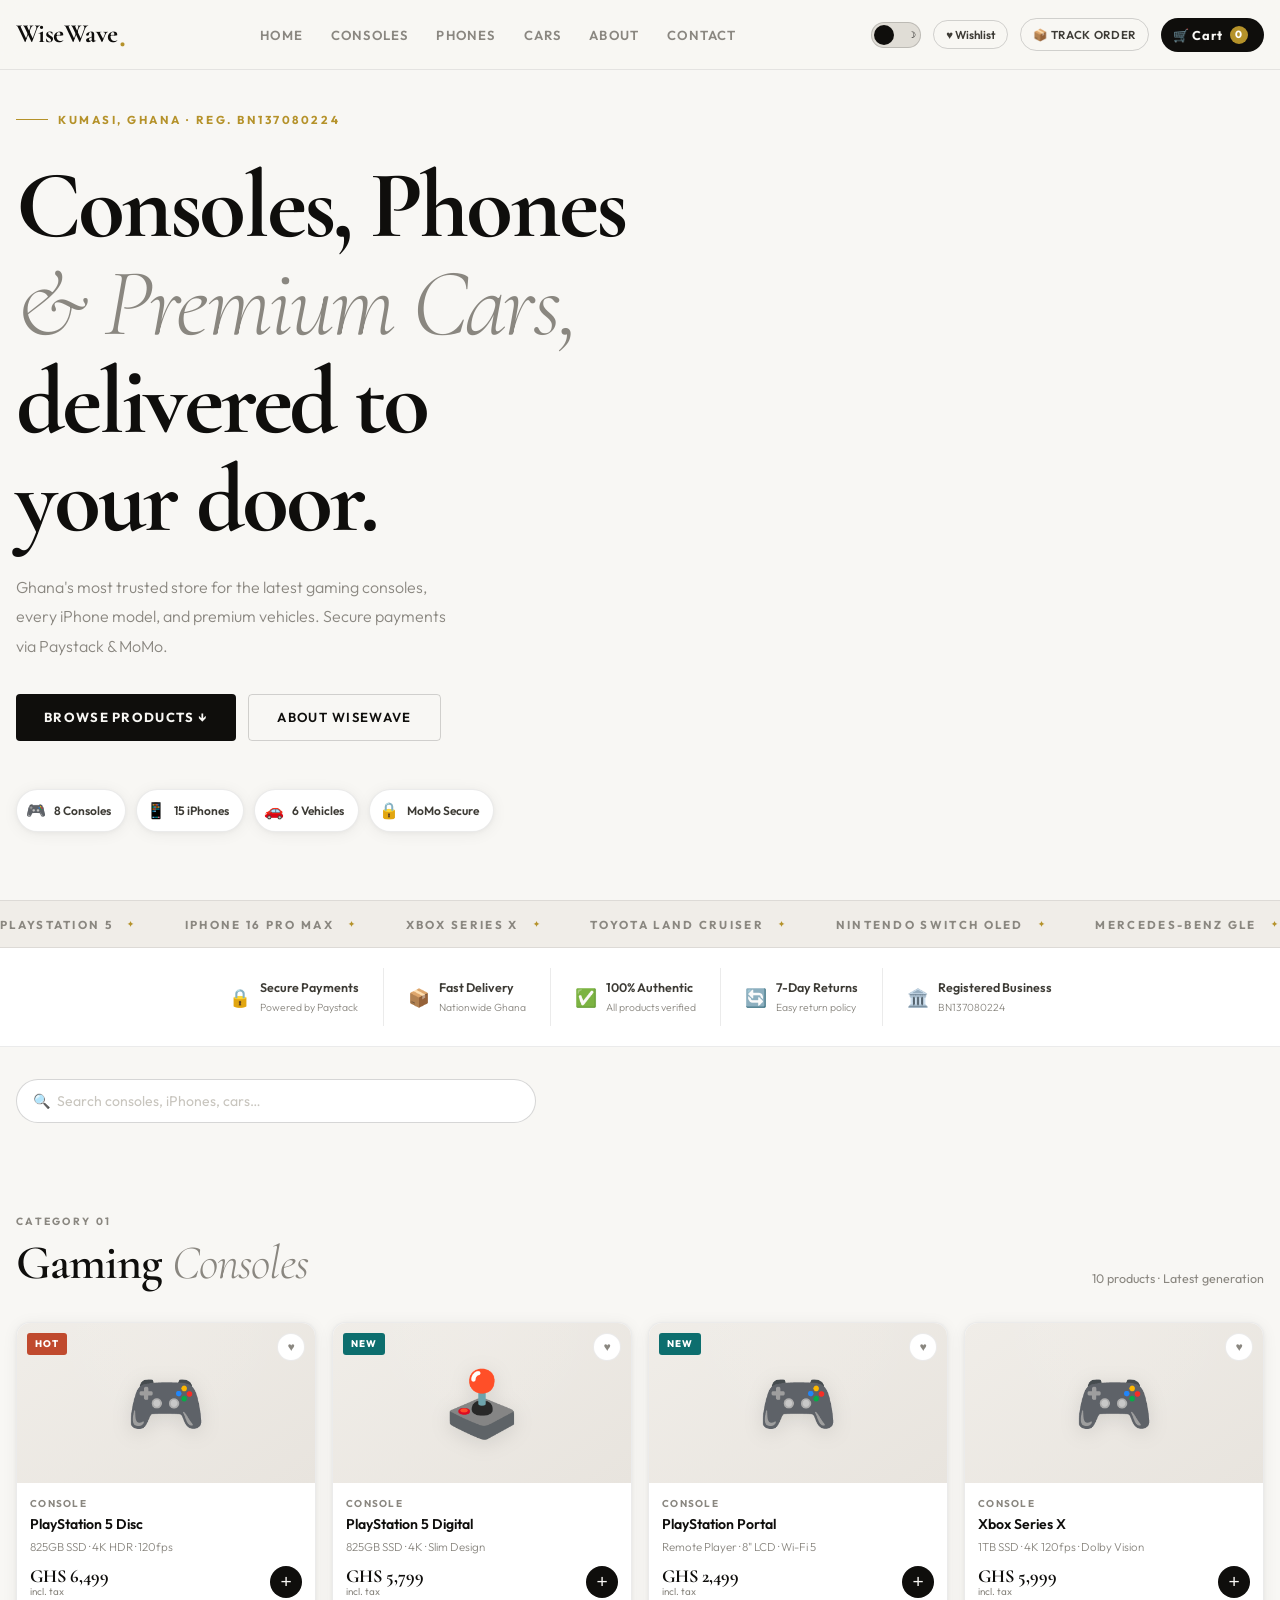
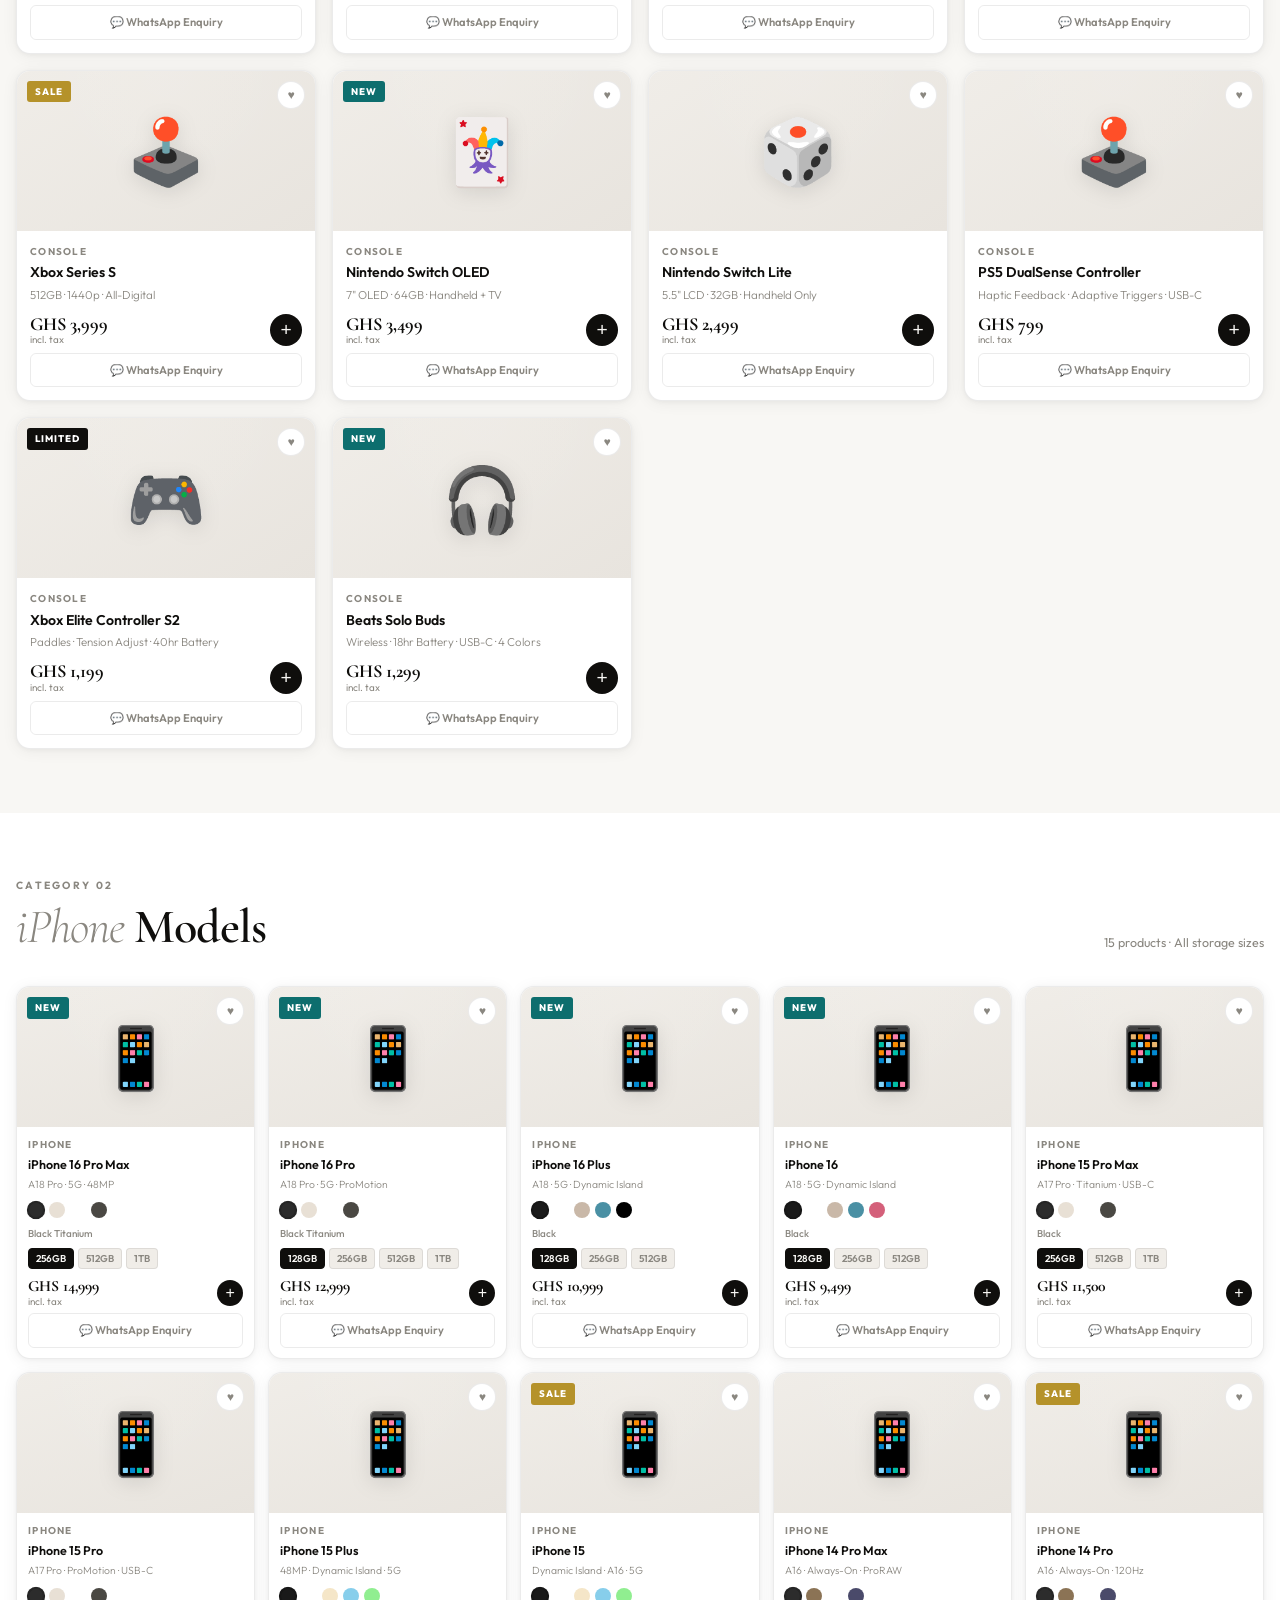
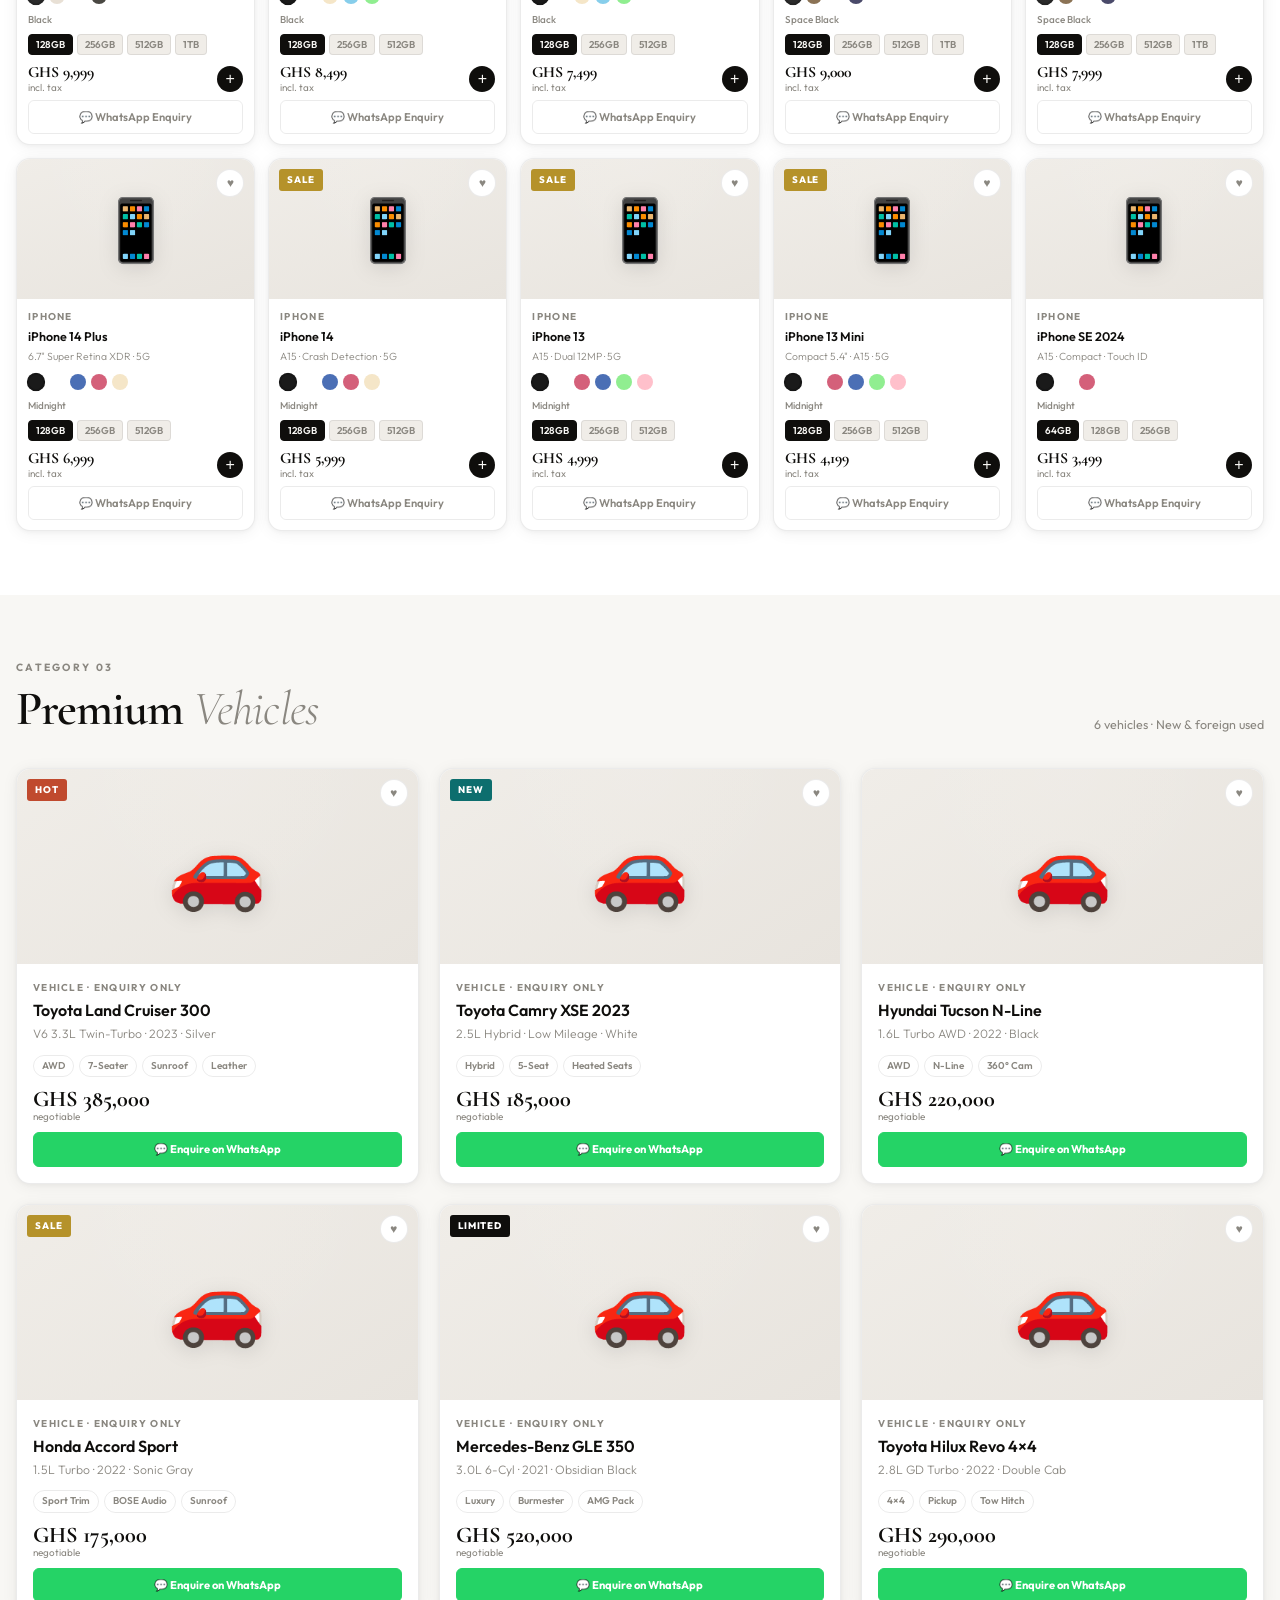
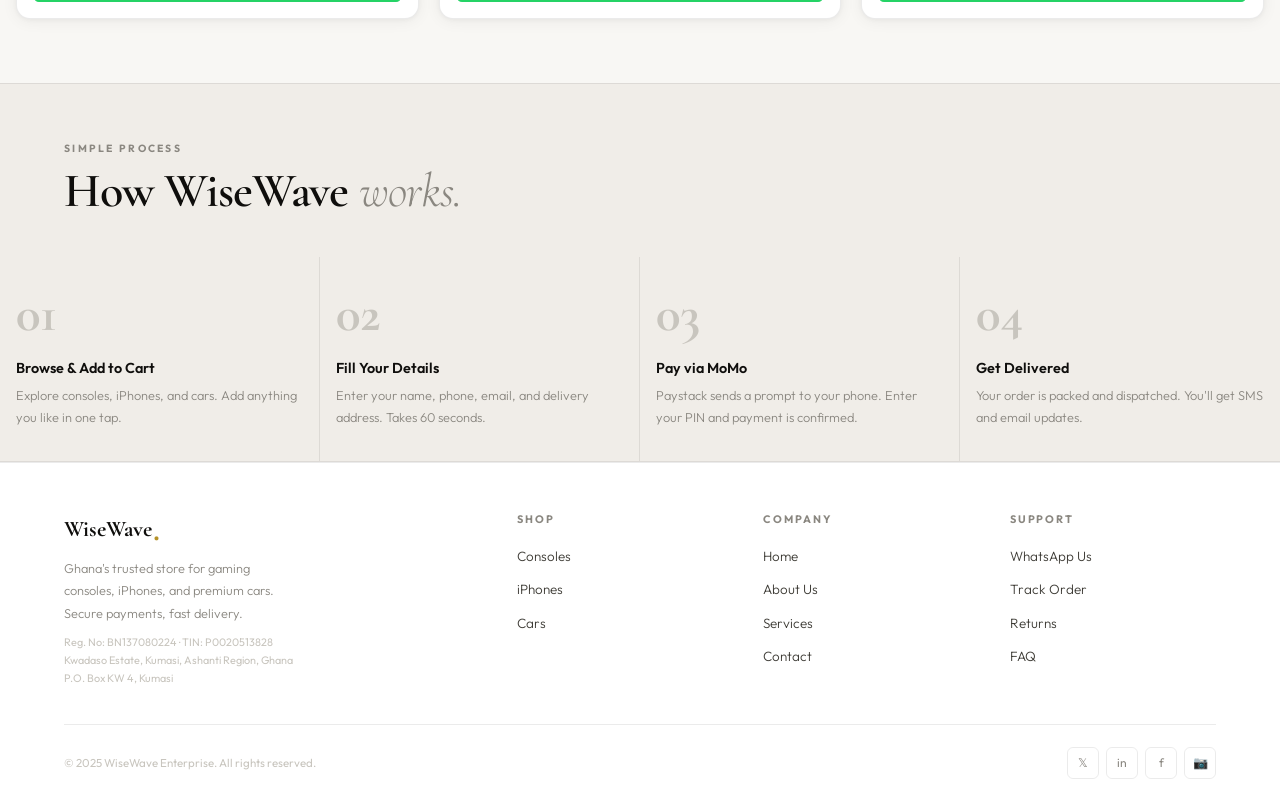
==== index.html @ b5548c73 "Add files via upload" ====
<!DOCTYPE html>
<html lang="en" data-theme="light">
<head>
<meta charset="UTF-8">
<meta name="viewport" content="width=device-width, initial-scale=1.0, viewport-fit=cover">
<title>WiseWave — Shop</title>
<link href="https://fonts.googleapis.com/css2?family=Cormorant+Garamond:ital,wght@0,300;0,400;0,600;0,700;1,300;1,400&family=Outfit:wght@300;400;500;600;700&display=swap" rel="stylesheet">
<style>
/* ══════════════ TOKENS ══════════════ */
:root{--tr:.35s cubic-bezier(.4,0,.2,1);}
[data-theme="light"]{
  --bg:#f8f7f4;--bg2:#ffffff;--bg3:#f0ede8;--bg4:#e8e4de;
  --surface:#fff;--card:#fff;
  --border:rgba(0,0,0,.08);--border2:rgba(0,0,0,.16);
  --text:#0f0e0c;--text2:#3d3b35;--muted:#8a8780;--faint:#c8c5be;
  --gold:#b5922a;--gold-light:rgba(181,146,42,.1);--gold-border:rgba(181,146,42,.25);
  --teal:#0d6e6e;--teal-light:rgba(13,110,110,.1);
  --coral:#c04a2e;
  --nav-bg:rgba(248,247,244,.92);
  --tog-bg:#e0ddd6;--tog-k:#0f0e0c;
  --sh:0 2px 16px rgba(0,0,0,.06),0 1px 4px rgba(0,0,0,.04);
  --sh-h:0 16px 48px rgba(0,0,0,.13),0 2px 8px rgba(0,0,0,.06);
  --sh-lg:0 24px 64px rgba(0,0,0,.15);
}
[data-theme="dark"]{
  --bg:#0c0c0f;--bg2:#141418;--bg3:#1a1a20;--bg4:#212128;
  --surface:#141418;--card:#1c1c24;
  --border:rgba(255,255,255,.07);--border2:rgba(255,255,255,.15);
  --text:#f2f0eb;--text2:#c0bdb5;--muted:#7a7870;--faint:#3a3830;
  --gold:#d4aa50;--gold-light:rgba(212,170,80,.12);--gold-border:rgba(212,170,80,.25);
  --teal:#4db8b8;--teal-light:rgba(77,184,184,.12);
  --coral:#e07060;
  --nav-bg:rgba(12,12,15,.92);
  --tog-bg:#2a2a35;--tog-k:#e8d5a3;
  --sh:0 2px 16px rgba(0,0,0,.4);
  --sh-h:0 16px 48px rgba(0,0,0,.65);
  --sh-lg:0 24px 64px rgba(0,0,0,.75);
}

*,*::before,*::after{box-sizing:border-box;margin:0;padding:0;}
html{scroll-behavior:smooth;-webkit-tap-highlight-color:transparent;}
body{background:var(--bg);color:var(--text);font-family:'Outfit',sans-serif;font-weight:400;line-height:1.65;overflow-x:hidden;transition:background var(--tr),color var(--tr);}
::selection{background:var(--gold);color:#fff;}

/* ══════════════ NAV ══════════════ */
.nav{position:fixed;top:0;left:0;right:0;z-index:200;height:70px;background:var(--nav-bg);backdrop-filter:blur(20px) saturate(180%);-webkit-backdrop-filter:blur(20px) saturate(180%);border-bottom:1px solid var(--border);display:flex;align-items:center;padding:0 5%;gap:16px;transition:background var(--tr),border-color var(--tr);}
.logo{font-family:'Cormorant Garamond',serif;font-size:1.65rem;font-weight:700;color:var(--text);letter-spacing:-.02em;display:flex;align-items:baseline;gap:.04em;white-space:nowrap;text-decoration:none;}
.logo-dot{color:var(--gold);font-size:2.1rem;line-height:0;position:relative;top:4px;}
.nav-links{display:flex;gap:.25rem;list-style:none;flex:1;justify-content:center;}
.nav-links a{color:var(--muted);font-size:.82rem;font-weight:600;letter-spacing:.09em;text-transform:uppercase;padding:.4rem .75rem;border-radius:4px;transition:color .2s,background .2s;text-decoration:none;}
.nav-links a:hover{color:var(--text);background:var(--bg3);}
.nav-links a.active{color:var(--gold);}
.nav-right{display:flex;align-items:center;gap:.75rem;margin-left:auto;}
/* toggle */
.tog{width:50px;height:26px;background:var(--tog-bg);border-radius:50px;border:1px solid var(--border2);cursor:pointer;position:relative;transition:background var(--tr);flex-shrink:0;}
.tog::after{content:'';position:absolute;top:2px;left:2px;width:20px;height:20px;border-radius:50%;background:var(--tog-k);transition:transform var(--tr);}
[data-theme="dark"] .tog::after{transform:translateX(24px);}
.tog-sun{position:absolute;top:50%;left:5px;transform:translateY(-50%);font-size:9px;pointer-events:none;}
.tog-moon{position:absolute;top:50%;right:4px;transform:translateY(-50%);font-size:9px;pointer-events:none;}
/* cart btn */
.cart-btn{display:flex;align-items:center;gap:7px;background:var(--text);color:var(--bg);border:none;border-radius:50px;padding:8px 16px 8px 12px;font-family:'Outfit',sans-serif;font-size:.8rem;font-weight:700;letter-spacing:.05em;cursor:pointer;transition:opacity .2s,transform .15s;white-space:nowrap;}
.cart-btn:hover{opacity:.82;transform:translateY(-1px);}
/* track order button */
.nav-track-btn{background:transparent;color:var(--text2);border:1px solid var(--border2);border-radius:50px;padding:6px 12px;font-family:'Outfit',sans-serif;font-size:.72rem;font-weight:600;letter-spacing:.06em;text-transform:uppercase;cursor:pointer;transition:all .2s;white-space:nowrap;text-decoration:none;display:inline-flex;align-items:center;gap:4px;}
.nav-track-btn:hover{background:var(--text);color:var(--bg);border-color:var(--text);}
.cart-pill{background:var(--gold);color:#fff;border-radius:50px;font-size:.65rem;font-weight:800;min-width:18px;height:18px;padding:0 4px;display:flex;align-items:center;justify-content:center;}
/* hamburger */
.ham{display:none;background:none;border:none;color:var(--text);cursor:pointer;padding:4px;font-size:1.35rem;line-height:1;-webkit-tap-highlight-color:transparent;}

/* mobile menu */
.mob-menu{display:none;position:fixed;top:70px;left:0;right:0;z-index:199;background:var(--surface);border-bottom:1px solid var(--border);padding:14px 20px 18px;flex-direction:column;gap:2px;box-shadow:var(--sh-lg);}
.mob-menu.open{display:flex;}
.mob-menu a{color:var(--text2);font-size:.92rem;font-weight:500;padding:11px 0;border-bottom:1px solid var(--border);text-decoration:none;transition:color .2s;}
.mob-menu a:last-child{border:none;color:var(--gold);font-weight:700;}
.mob-menu a:hover{color:var(--text);}

/* ══════════════ HERO ══════════════ */
.hero{min-height:100svh;display:flex;flex-direction:column;justify-content:center;padding:90px 5% 48px;position:relative;overflow:hidden;}
.hero-orb{position:absolute;border-radius:50%;filter:blur(90px);pointer-events:none;}
.orb1{width:600px;height:600px;right:-120px;top:-120px;background:rgba(181,146,42,.05);}
.orb2{width:420px;height:420px;left:5%;bottom:-80px;background:rgba(13,110,110,.05);}
.hero>*{position:relative;z-index:1;}
.hero-inner{max-width:1440px;margin:0 auto;width:100%;}
.hero-ey{display:flex;align-items:center;gap:10px;font-size:.72rem;letter-spacing:.22em;text-transform:uppercase;color:var(--gold);font-weight:700;margin-bottom:28px;}
.hero-ey-line{width:32px;height:1px;background:var(--gold);}
.hero h1{font-family:'Cormorant Garamond',serif;font-size:clamp(3rem,7.5vw,6.5rem);font-weight:300;line-height:1.02;letter-spacing:-.03em;max-width:840px;margin-bottom:24px;}
.hero h1 strong{font-weight:700;}
.hero h1 em{font-style:italic;color:var(--muted);}
.hero-sub{color:var(--muted);font-size:clamp(.88rem,1.5vw,1rem);font-weight:300;max-width:440px;margin-bottom:32px;line-height:1.85;}
.hero-ctas{display:flex;gap:12px;flex-wrap:wrap;align-items:center;margin-bottom:48px;}
.btn-primary{background:var(--text);color:var(--bg);border:none;border-radius:4px;padding:13px 28px;font-family:'Outfit',sans-serif;font-size:.82rem;font-weight:700;letter-spacing:.1em;text-transform:uppercase;cursor:pointer;text-decoration:none;display:inline-block;transition:transform .15s,opacity .2s;}
.btn-primary:hover{transform:translateY(-2px);opacity:.88;}
.btn-ghost{background:transparent;color:var(--text);border:1.5px solid var(--border2);border-radius:4px;padding:12px 28px;font-family:'Outfit',sans-serif;font-size:.82rem;font-weight:600;letter-spacing:.1em;text-transform:uppercase;cursor:pointer;text-decoration:none;display:inline-block;transition:all .2s;}
.btn-ghost:hover{background:var(--text);color:var(--bg);border-color:var(--text);}
/* pills */
.hero-pills{display:flex;gap:10px;flex-wrap:wrap;}
.hero-pill{display:flex;align-items:center;gap:8px;background:var(--card);border:1px solid var(--border);border-radius:50px;padding:7px 14px 7px 9px;font-size:.75rem;font-weight:600;color:var(--text2);box-shadow:var(--sh);}
.hero-pill-ic{font-size:1rem;}

/* ══════════════ TICKER ══════════════ */
.ticker{border-top:1px solid var(--border);border-bottom:1px solid var(--border);padding:.85rem 0;overflow:hidden;background:var(--bg3);transition:background var(--tr);}
.ticker-track{display:flex;gap:3rem;width:max-content;animation:tick 35s linear infinite;}
.tick-item{font-size:.72rem;font-weight:700;letter-spacing:.2em;text-transform:uppercase;color:var(--muted);white-space:nowrap;display:flex;align-items:center;gap:.9rem;}
.tick-item::after{content:'✦';color:var(--gold);font-size:.5rem;}
@keyframes tick{to{transform:translateX(-50%);}}

/* ══════════════ TRUST BAR ══════════════ */
.trust-bar{padding:20px 5%;display:flex;justify-content:center;gap:0;flex-wrap:wrap;border-bottom:1px solid var(--border);background:var(--bg2);transition:background var(--tr);}
.trust-item{display:flex;align-items:center;gap:9px;padding:10px 24px;border-right:1px solid var(--border);}
.trust-item:last-child{border-right:none;}
.trust-icon{font-size:1.1rem;}
.trust-ttl{font-size:.78rem;font-weight:600;color:var(--text2);}
.trust-sub{font-size:.65rem;color:var(--muted);font-weight:300;}

/* ══════════════ SECTION ══════════════ */
.section{padding:64px 5%;}
.section-inner{max-width:1440px;margin:0 auto;}
.section-alt{background:var(--bg2);transition:background var(--tr);}
.sec-head{display:flex;align-items:flex-end;justify-content:space-between;margin-bottom:32px;gap:16px;flex-wrap:wrap;}
.sec-kicker{font-size:.65rem;letter-spacing:.22em;text-transform:uppercase;color:var(--muted);font-weight:700;margin-bottom:7px;}
.sec-title{font-family:'Cormorant Garamond',serif;font-size:clamp(1.9rem,4vw,3rem);font-weight:600;letter-spacing:-.02em;line-height:1.1;}
.sec-title em{font-style:italic;color:var(--muted);font-weight:300;}
.sec-meta{color:var(--muted);font-size:.78rem;font-weight:400;}

/* ══════════════ GRIDS ══════════════ */
/* CONSOLES: 4 col → 2 col mobile */
.grid-consoles{display:grid;grid-template-columns:repeat(4,1fr);gap:16px;}
/* PHONES: 5 col → 3 col tablet → 2 col mobile */
.grid-phones{display:grid;grid-template-columns:repeat(5,1fr);gap:13px;}
/* CARS: 3 col → 2 col tablet → 1 col mobile */
.grid-cars{display:grid;grid-template-columns:repeat(3,1fr);gap:20px;}

/* ══════════════ PRODUCT CARD ══════════════ */
.pcard{background:var(--card);border:1px solid var(--border);border-radius:14px;overflow:hidden;display:flex;flex-direction:column;transition:transform .3s,box-shadow .3s,border-color .3s;box-shadow:var(--sh);position:relative;}
.pcard:hover{transform:translateY(-6px);box-shadow:var(--sh-h);border-color:var(--border2);}

/* Thumb */
.pthumb{display:flex;align-items:center;justify-content:center;position:relative;overflow:hidden;flex-shrink:0;}
.pthumb-console{height:160px;background:linear-gradient(145deg,var(--bg3) 0%,var(--bg4) 100%);}
.pthumb-phone{height:140px;background:linear-gradient(160deg,var(--bg3) 0%,var(--bg4) 100%);}
.pthumb-car{height:195px;background:linear-gradient(145deg,var(--bg3) 0%,var(--bg4) 100%);}
.pthumb-em{font-size:3.8rem;transition:transform .3s;filter:drop-shadow(0 4px 10px rgba(0,0,0,.1));}
.pthumb-console .pthumb-em{font-size:4rem;}
.pthumb-car .pthumb-em{font-size:5rem;}
.pcard:hover .pthumb-em{transform:scale(1.06) translateY(-4px);}
.pthumb-shine{position:absolute;inset:0;background:radial-gradient(circle at 50% 0%,rgba(255,255,255,.07) 0%,transparent 65%);pointer-events:none;}
/* Real product image inside thumb */
.pthumb-img{width:100%;height:100%;object-fit:contain;padding:12px;transition:transform .3s;}
.pcard:hover .pthumb-img{transform:scale(1.05);}
.pthumb-img.cover{object-fit:cover;padding:0;}

/* Badge */
.pbadge{position:absolute;top:10px;left:10px;z-index:2;font-size:.6rem;font-weight:800;letter-spacing:.1em;text-transform:uppercase;padding:3px 8px;border-radius:3px;color:#fff;}
.pb-new{background:var(--teal);}
.pb-hot{background:var(--coral);}
.pb-sale{background:var(--gold);}
.pb-ltd{background:var(--text);}

/* Wishlist */
.pwish{position:absolute;top:10px;right:10px;z-index:2;width:28px;height:28px;border-radius:50%;background:var(--bg2);border:1px solid var(--border);display:flex;align-items:center;justify-content:center;font-size:.75rem;cursor:pointer;transition:all .2s;color:var(--muted);}
.pwish:hover,.pwish.on{background:#fee2e2;color:#dc2626;border-color:#dc2626;}

/* Info */
.pinfo{padding:13px;flex:1;display:flex;flex-direction:column;}
.pcat{font-size:.62rem;color:var(--muted);text-transform:uppercase;letter-spacing:.13em;font-weight:700;margin-bottom:4px;}
.pname{font-size:.88rem;font-weight:600;line-height:1.25;margin-bottom:4px;color:var(--text);}
.pspec{font-size:.72rem;color:var(--muted);font-weight:300;line-height:1.5;flex:1;margin-bottom:11px;}
.pfoot{display:flex;align-items:center;justify-content:space-between;gap:8px;margin-top:auto;}
.pprice{font-family:'Cormorant Garamond',serif;font-size:1.15rem;font-weight:700;color:var(--text);line-height:1;}
.pprice-sub{font-family:'Outfit',sans-serif;font-size:.62rem;color:var(--muted);font-weight:400;display:block;margin-top:2px;}
.padd{width:32px;height:32px;border-radius:50%;background:var(--text);color:var(--bg);border:none;font-size:1.2rem;font-weight:300;cursor:pointer;display:flex;align-items:center;justify-content:center;flex-shrink:0;transition:transform .15s,opacity .18s;}
.padd:hover{transform:scale(1.12);opacity:.8;}
.padd:active{transform:scale(.94);}

/* ─── COLOR SWATCHES ─── */
.color-swatches{display:flex;gap:5px;flex-wrap:wrap;margin-bottom:8px;}
.cswatch{width:16px;height:16px;border-radius:50%;border:2px solid transparent;cursor:pointer;transition:transform .15s,border-color .15s;flex-shrink:0;}
.cswatch:hover{transform:scale(1.2);}
.cswatch.active{border-color:var(--border2);transform:scale(1.15);}
.cselected{font-size:.62rem;color:var(--muted);margin-bottom:6px;font-weight:500;}

/* ─── STORAGE BUTTONS ─── */
.storage-opts{display:flex;gap:4px;flex-wrap:wrap;margin-bottom:10px;}
.storebtn{background:var(--bg3);border:1px solid var(--border);border-radius:4px;padding:3px 7px;font-size:.62rem;font-weight:600;cursor:pointer;color:var(--muted);transition:all .18s;font-family:'Outfit',sans-serif;}
.storebtn:hover{border-color:var(--border2);color:var(--text);}
.storebtn.active{background:var(--text);color:var(--bg);border-color:var(--text);}

/* ─── ENQUIRY BUTTON ─── */
.penq{display:flex;align-items:center;justify-content:center;gap:5px;width:100%;background:transparent;border:1px solid var(--border);border-radius:6px;padding:7px;font-family:'Outfit',sans-serif;font-size:.7rem;font-weight:600;color:var(--muted);cursor:pointer;margin-top:7px;transition:all .18s;text-decoration:none;}
.penq:hover{background:#25d366;color:#fff;border-color:#25d366;}

/* Phone compact overrides */
.pcard-phone .pinfo{padding:10px 11px;}
.pcard-phone .pname{font-size:.78rem;}
.pcard-phone .pspec{font-size:.65rem;margin-bottom:9px;}
.pcard-phone .pprice{font-size:.98rem;}
.pcard-phone .padd{width:26px;height:26px;font-size:1rem;}

/* Car expanded overrides */
.pcard-car .pinfo{padding:16px;}
.pcard-car .pname{font-size:1rem;margin-bottom:5px;}
.pcard-car .pspec{font-size:.76rem;}
.pcard-car .pprice{font-size:1.4rem;}
.pcard-car .padd{width:38px;height:38px;font-size:1.3rem;}
.car-tags{display:flex;gap:5px;flex-wrap:wrap;margin-bottom:11px;}
.car-tag{font-size:.62rem;padding:2px 8px;border-radius:50px;border:1px solid var(--border);color:var(--muted);font-weight:600;}

/* ══════════════ HOW SECTION ══════════════ */
.how-section{background:var(--bg3);border-top:1px solid var(--border);border-bottom:1px solid var(--border);transition:background var(--tr);}
.how-inner{max-width:1440px;margin:0 auto;}
.how-header{padding:56px 5% 0;}
.how-grid{display:grid;grid-template-columns:repeat(4,1fr);}
.how-step{padding:32px 5%;border-right:1px solid var(--border);transition:background .2s;}
.how-step:last-child{border-right:none;}
.how-step:hover{background:var(--bg2);}
.step-n{font-family:'Cormorant Garamond',serif;font-size:3.2rem;font-weight:700;line-height:1;color:var(--faint);margin-bottom:16px;display:block;}
.step-ttl{font-weight:600;font-size:.9rem;margin-bottom:5px;}
.step-dsc{font-size:.8rem;color:var(--muted);font-weight:300;line-height:1.7;}

/* ══════════════ CART DRAWER ══════════════ */
.overlay{position:fixed;inset:0;background:rgba(0,0,0,.55);z-index:300;opacity:0;pointer-events:none;transition:opacity .3s;backdrop-filter:blur(4px);}
.overlay.open{opacity:1;pointer-events:all;}
.drawer{position:fixed;top:0;right:-110%;height:100dvh;width:460px;max-width:100vw;background:var(--surface);border-left:1px solid var(--border);z-index:301;display:flex;flex-direction:column;transition:right .38s cubic-bezier(.4,0,.2,1);box-shadow:var(--sh-lg);}
.drawer.open{right:0;}
.drawer-head{padding:22px 22px 18px;border-bottom:1px solid var(--border);display:flex;justify-content:space-between;align-items:flex-start;}
.drawer-title{font-family:'Cormorant Garamond',serif;font-size:1.5rem;font-weight:600;}
.drawer-sub{font-size:.72rem;color:var(--muted);margin-top:2px;}
.close-x{background:none;border:none;color:var(--muted);font-size:1.15rem;cursor:pointer;line-height:1;padding:3px;transition:color .2s;}
.close-x:hover{color:var(--text);}
.drawer-body{flex:1;overflow-y:auto;padding:16px 22px;display:flex;flex-direction:column;gap:11px;}
.drawer-body::-webkit-scrollbar{width:4px;}
.drawer-body::-webkit-scrollbar-thumb{background:var(--faint);border-radius:4px;}
.cart-item{display:flex;align-items:center;gap:11px;background:var(--bg3);border:1px solid var(--border);border-radius:10px;padding:12px;}
.ci-ic{font-size:1.7rem;min-width:38px;text-align:center;}
.ci-info{flex:1;min-width:0;}
.ci-name{font-size:.82rem;font-weight:600;white-space:nowrap;overflow:hidden;text-overflow:ellipsis;margin-bottom:2px;}
.ci-price{font-family:'Cormorant Garamond',serif;font-size:.95rem;color:var(--muted);}
.ci-qty{display:flex;align-items:center;gap:6px;margin-top:5px;}
.qb{background:var(--bg4);border:none;width:22px;height:22px;border-radius:5px;cursor:pointer;font-size:.9rem;color:var(--text);display:flex;align-items:center;justify-content:center;transition:background .15s;}
.qb:hover{background:var(--border2);}
.qn{font-size:.8rem;font-weight:700;min-width:16px;text-align:center;}
.ci-del{background:none;border:none;color:var(--faint);cursor:pointer;font-size:.88rem;padding:4px;transition:color .18s;flex-shrink:0;}
.ci-del:hover{color:#dc2626;}
.empty-cart{text-align:center;padding:60px 20px;color:var(--muted);flex:1;display:flex;flex-direction:column;align-items:center;justify-content:center;}
.empty-ic{font-size:2.8rem;opacity:.4;margin-bottom:10px;}
.empty-txt{font-size:.85rem;}
.drawer-foot{padding:16px 22px;border-top:1px solid var(--border);}
.d-sub-row{display:flex;justify-content:space-between;font-size:.75rem;color:var(--muted);margin-bottom:4px;}
.d-total-row{display:flex;justify-content:space-between;margin-bottom:16px;}
.d-total-lbl{font-weight:600;font-size:.8rem;}
.d-total-amt{font-family:'Cormorant Garamond',serif;font-size:1.5rem;font-weight:700;}
.checkout-btn{width:100%;background:var(--text);color:var(--bg);border:none;border-radius:7px;padding:14px;font-family:'Outfit',sans-serif;font-size:.8rem;font-weight:800;letter-spacing:.09em;text-transform:uppercase;cursor:pointer;transition:opacity .2s,transform .15s;display:flex;align-items:center;justify-content:center;gap:8px;}
.checkout-btn:hover{opacity:.82;transform:translateY(-1px);}
.sec-note{text-align:center;margin-top:8px;font-size:.68rem;color:var(--muted);display:flex;align-items:center;justify-content:center;gap:4px;}

/* ══════════════ SHOP SEARCH ══════════════ */
.shop-search-bar{padding:20px 5% 0;max-width:1440px;margin:0 auto;}
.shop-search-wrap{position:relative;max-width:520px;}
.shop-search-input{width:100%;background:var(--bg2);border:1.5px solid var(--border2);color:var(--text);padding:12px 44px 12px 16px;border-radius:50px;font-family:'Outfit',sans-serif;font-size:.88rem;outline:none;transition:border-color .2s,box-shadow .2s;}
.shop-search-input:focus{border-color:var(--gold);box-shadow:0 0 0 3px var(--gold-light);}
.shop-search-input::placeholder{color:var(--faint);}
.shop-search-icon{position:absolute;right:14px;top:50%;transform:translateY(-50%);font-size:1rem;pointer-events:none;opacity:.5;}
.shop-search-clear{position:absolute;right:14px;top:50%;transform:translateY(-50%);background:none;border:none;color:var(--muted);font-size:.85rem;cursor:pointer;padding:2px;display:none;}
.shop-search-results{font-size:.74rem;color:var(--muted);margin-top:8px;margin-left:4px;min-height:18px;}
.no-results-msg{text-align:center;padding:48px 20px;color:var(--muted);}
.no-results-msg .nr-ic{font-size:2.5rem;margin-bottom:10px;opacity:.4;}
.no-results-msg p{font-size:.88rem;}

/* ══════════════ WISHLIST DRAWER ══════════════ */
.wish-drawer{position:fixed;top:0;left:-110%;height:100dvh;width:400px;max-width:100vw;background:var(--surface);border-right:1px solid var(--border);z-index:301;display:flex;flex-direction:column;transition:left .38s cubic-bezier(.4,0,.2,1);box-shadow:var(--sh-lg);}
.wish-drawer.open{left:0;}
.wish-btn{background:transparent;border:1px solid var(--border2);color:var(--text2);border-radius:50px;padding:6px 12px;font-family:'Outfit',sans-serif;font-size:.72rem;font-weight:600;cursor:pointer;transition:all .2s;white-space:nowrap;display:inline-flex;align-items:center;gap:4px;}
.wish-btn:hover{background:var(--text);color:var(--bg);border-color:var(--text);}
.wish-count-pill{background:var(--coral);color:#fff;border-radius:50px;font-size:.6rem;font-weight:800;min-width:16px;height:16px;padding:0 3px;display:inline-flex;align-items:center;justify-content:center;}
.modal-wrap{position:fixed;inset:0;z-index:400;background:rgba(0,0,0,.7);display:none;align-items:center;justify-content:center;padding:16px;backdrop-filter:blur(6px);}
.modal-wrap.open{display:flex;}
.modal{background:var(--surface);border:1px solid var(--border);border-radius:16px;width:100%;max-width:520px;max-height:92dvh;overflow-y:auto;box-shadow:var(--sh-lg);animation:modalIn .3s cubic-bezier(.4,0,.2,1);position:relative;}
@keyframes modalIn{from{transform:scale(.95) translateY(10px);opacity:0;}to{transform:scale(1) translateY(0);opacity:1;}}
.modal-head{padding:24px 24px 18px;border-bottom:1px solid var(--border);position:sticky;top:0;background:var(--surface);z-index:1;}
.modal-head h2{font-family:'Cormorant Garamond',serif;font-size:1.65rem;font-weight:600;margin-bottom:2px;}
.modal-head p{color:var(--muted);font-size:.75rem;}
.mclose{position:absolute;top:20px;right:20px;background:none;border:none;color:var(--muted);font-size:1.1rem;cursor:pointer;padding:3px;transition:color .2s;}
.mclose:hover{color:var(--text);}
.modal-body{padding:20px 22px;}
.modal-foot{padding:0 22px 22px;}
.ord-box{background:var(--bg3);border:1px solid var(--border);border-radius:10px;padding:15px;margin-bottom:16px;}
.ord-box-ttl{font-size:.62rem;font-weight:800;letter-spacing:.14em;text-transform:uppercase;color:var(--muted);margin-bottom:10px;}
.ord-line{display:flex;justify-content:space-between;font-size:.8rem;padding:3px 0;color:var(--text2);}
.ord-total{display:flex;justify-content:space-between;border-top:1px solid var(--border);margin-top:9px;padding-top:9px;font-weight:700;}
.ord-total span:last-child{font-family:'Cormorant Garamond',serif;font-size:1.1rem;}
.pay-note{background:var(--teal-light);border:1px solid rgba(13,110,110,.18);border-radius:8px;padding:11px 13px;margin-bottom:16px;font-size:.76rem;color:var(--teal);display:flex;gap:8px;line-height:1.55;}
[data-theme="dark"] .pay-note{border-color:rgba(77,184,184,.2);}
.fsec{font-size:.62rem;font-weight:800;letter-spacing:.14em;text-transform:uppercase;color:var(--muted);margin-bottom:10px;margin-top:16px;}
.fg{margin-bottom:11px;}
.fl{display:block;font-size:.76rem;font-weight:600;color:var(--text2);margin-bottom:5px;}
.fi{width:100%;background:var(--bg3);border:1px solid var(--border);color:var(--text);padding:10px 13px;border-radius:8px;font-family:'Outfit',sans-serif;font-size:.86rem;outline:none;transition:border-color .2s,box-shadow .2s;}
.fi:focus{border-color:var(--border2);}
.fi::placeholder{color:var(--faint);}
.fi.err{border-color:#dc2626;box-shadow:0 0 0 3px rgba(220,38,38,.12);}
.fi.err:focus{border-color:#dc2626;}
.fl.err{color:#dc2626;}
/* phone prefix wrapper */
.ph-wrap{display:flex;align-items:stretch;gap:0;}
.ph-pre{background:var(--bg4);border:1px solid var(--border);border-right:none;border-radius:8px 0 0 8px;padding:0 10px;font-size:.82rem;font-weight:700;color:var(--muted);display:flex;align-items:center;white-space:nowrap;flex-shrink:0;}
.ph-wrap .fi{border-radius:0 8px 8px 0;}

/* ── ADDRESS AUTOCOMPLETE ── */
.ac-wrap{position:relative;flex:1;}
.ac-dropdown{position:absolute;top:calc(100% + 4px);left:0;right:0;background:var(--surface);border:1px solid var(--border2);border-radius:10px;box-shadow:var(--sh-h);z-index:600;overflow:hidden;display:none;max-height:240px;overflow-y:auto;}
.ac-dropdown.open{display:block;}
.ac-dropdown::-webkit-scrollbar{width:4px;}
.ac-dropdown::-webkit-scrollbar-thumb{background:var(--faint);border-radius:4px;}
.ac-item{display:flex;align-items:flex-start;gap:10px;padding:10px 13px;cursor:pointer;border-bottom:1px solid var(--border);transition:background .15s;}
.ac-item:last-child{border-bottom:none;}
.ac-item:hover,.ac-item.focused{background:var(--bg3);}
.ac-icon{font-size:1rem;flex-shrink:0;margin-top:1px;opacity:.65;}
.ac-main{font-size:.82rem;font-weight:600;color:var(--text);line-height:1.3;}
.ac-sub{font-size:.72rem;color:var(--muted);font-weight:400;margin-top:1px;}
.ac-loading{padding:12px 13px;font-size:.78rem;color:var(--muted);display:flex;align-items:center;gap:8px;}
.ac-spinner{width:14px;height:14px;border:2px solid var(--border2);border-top-color:var(--gold);border-radius:50%;animation:spin .7s linear infinite;flex-shrink:0;}
@keyframes spin{to{transform:rotate(360deg);}}
.frow{display:grid;grid-template-columns:1fr 1fr;gap:10px;}
.place-btn{width:100%;background:var(--text);color:var(--bg);border:none;border-radius:8px;padding:14px;font-family:'Outfit',sans-serif;font-size:.82rem;font-weight:800;letter-spacing:.09em;text-transform:uppercase;cursor:pointer;transition:opacity .2s,transform .15s;display:flex;align-items:center;justify-content:center;gap:6px;}
.place-btn:hover{opacity:.82;transform:translateY(-1px);}
/* success */
.success-wrap{text-align:center;padding:40px 20px;}
.suc-ic{font-size:4.5rem;animation:popBounce .5s cubic-bezier(.4,0,.2,1);margin-bottom:14px;}
@keyframes popBounce{0%{transform:scale(0);}65%{transform:scale(1.12);}100%{transform:scale(1);}}
.suc-ttl{font-family:'Cormorant Garamond',serif;font-size:1.9rem;font-weight:600;margin-bottom:10px;}
.suc-txt{color:var(--muted);font-size:.82rem;line-height:1.75;}
.ord-ref{display:inline-block;margin-top:14px;background:var(--bg3);border-radius:50px;padding:5px 16px;font-size:.7rem;font-weight:700;letter-spacing:.1em;color:var(--muted);}

/* ══════════════ TOAST ══════════════ */
.toast-rack{position:fixed;bottom:20px;right:20px;z-index:500;display:flex;flex-direction:column;gap:8px;align-items:flex-end;pointer-events:none;}
.toast{background:var(--text);color:var(--bg);padding:10px 15px;border-radius:7px;font-size:.78rem;font-weight:600;box-shadow:var(--sh-lg);transform:translateX(120%);opacity:0;transition:transform .32s cubic-bezier(.4,0,.2,1),opacity .32s;max-width:280px;}
.toast.show{transform:translateX(0);opacity:1;}

/* ══════════════ FOOTER ══════════════ */
.footer{border-top:1px solid var(--border);padding:48px 5% 28px;background:var(--bg2);transition:background var(--tr);}
.footer-grid{max-width:1440px;margin:0 auto;display:grid;grid-template-columns:2fr 1fr 1fr 1fr;gap:40px;margin-bottom:36px;}
.footer-logo{font-family:'Cormorant Garamond',serif;font-size:1.4rem;font-weight:700;display:flex;align-items:baseline;gap:.04em;margin-bottom:9px;}
.footer-tag{font-size:.8rem;color:var(--muted);font-weight:300;max-width:230px;line-height:1.75;margin-bottom:10px;}
.footer-reg{font-size:.68rem;color:var(--faint);line-height:1.65;}
.footer-col-ttl{font-size:.68rem;letter-spacing:.18em;text-transform:uppercase;color:var(--muted);font-weight:700;margin-bottom:13px;}
.footer-list{list-style:none;display:flex;flex-direction:column;gap:7px;}
.footer-list a{color:var(--text2);font-size:.84rem;font-weight:300;transition:color .2s;text-decoration:none;}
.footer-list a:hover{color:var(--text);}
.footer-bot{max-width:1440px;margin:0 auto;display:flex;justify-content:space-between;align-items:center;padding-top:22px;border-top:1px solid var(--border);flex-wrap:wrap;gap:12px;}
.footer-copy{font-size:.72rem;color:var(--faint);}
.footer-soc{display:flex;gap:7px;}
.fsoc{width:32px;height:32px;border:1px solid var(--border);border-radius:6px;display:flex;align-items:center;justify-content:center;font-size:.76rem;color:var(--muted);text-decoration:none;transition:all .2s;}
.fsoc:hover{border-color:var(--border2);color:var(--text);}

/* ══════════════ FADE IN ══════════════ */
.fade-in{opacity:0;transform:translateY(18px);transition:opacity .6s,transform .6s;}
.fade-in.visible{opacity:1;transform:translateY(0);}

/* ══════════════ RESPONSIVE ══════════════ */

/* Large tablet */
@media(max-width:1200px){
  .grid-phones{grid-template-columns:repeat(4,1fr);}
  .footer-grid{grid-template-columns:1fr 1fr;}
}

/* Tablet */
@media(max-width:960px){
  .nav{padding:0 20px;}
  .nav-links{display:none;}
  .ham{display:flex;}
  .nav-track-btn{display:none;}
  .hero{padding:80px 20px 40px;}
  .section{padding:48px 20px;}
  .grid-consoles{grid-template-columns:repeat(2,1fr);gap:13px;}
  .grid-phones{grid-template-columns:repeat(3,1fr);gap:11px;}
  .grid-cars{grid-template-columns:repeat(2,1fr);gap:15px;}
  .how-grid{grid-template-columns:repeat(2,1fr);}
  .how-step{border-right:none;border-bottom:1px solid var(--border);padding:24px 20px;}
  .how-step:nth-child(odd){border-right:1px solid var(--border);}
  .how-step:nth-child(3),.how-step:nth-child(4){border-bottom:none;}
  .how-header{padding:48px 20px 0;}
  .trust-item{padding:10px 16px;}
  .footer{padding:40px 20px 24px;}
}

/* Mobile */
@media(max-width:600px){
  .nav{padding:0 16px;height:62px;}
  .logo{font-size:1.4rem;}
  .logo-dot{font-size:1.8rem;}
  .cart-btn{padding:7px 12px 7px 10px;font-size:.75rem;}
  .mob-menu{top:62px;}

  .hero{padding:74px 16px 36px;min-height:100svh;}
  .orb1,.orb2{display:none;}
  .hero-ey{font-size:.65rem;margin-bottom:20px;}
  .hero h1{font-size:clamp(2.6rem,11vw,3.8rem);margin-bottom:18px;}
  .hero-sub{font-size:.88rem;margin-bottom:24px;}
  .hero-ctas{flex-direction:column;align-items:stretch;gap:10px;margin-bottom:32px;}
  .btn-primary,.btn-ghost{text-align:center;padding:13px 20px;}
  .hero-pills{gap:8px;}
  .hero-pill{font-size:.7rem;padding:6px 11px 6px 8px;}
  .hero-pill-ic{font-size:.9rem;}

  .section{padding:40px 16px;}
  .sec-head{flex-direction:column;align-items:flex-start;gap:8px;margin-bottom:24px;}
  .sec-title{font-size:clamp(1.7rem,6vw,2.2rem);}

  /* CONSOLES: 2 col on mobile */
  .grid-consoles{grid-template-columns:repeat(2,1fr);gap:11px;}
  .pthumb-console{height:120px;}
  .pthumb-console .pthumb-em{font-size:3rem;}

  /* PHONES: 2 col on mobile */
  .grid-phones{grid-template-columns:repeat(2,1fr);gap:9px;}
  .pthumb-phone{height:108px;}
  .pthumb-phone .pthumb-em{font-size:2.8rem;}
  .pcard-phone .pinfo{padding:9px 10px;}
  .pcard-phone .pname{font-size:.72rem;}
  .pcard-phone .pspec{font-size:.6rem;margin-bottom:7px;}
  .pcard-phone .pprice{font-size:.88rem;}
  .pcard-phone .padd{width:24px;height:24px;font-size:.9rem;}

  /* CARS: 1 col on mobile */
  .grid-cars{grid-template-columns:1fr;gap:14px;}
  .pthumb-car{height:170px;}
  .pthumb-car .pthumb-em{font-size:4.5rem;}
  .pcard-car .pinfo{padding:14px;}

  /* How section */
  .how-grid{grid-template-columns:1fr;}
  .how-step{border-right:none!important;border-bottom:1px solid var(--border);}
  .how-step:last-child{border-bottom:none;}
  .step-n{font-size:2.8rem;}

  /* Trust bar */
  .trust-bar{flex-direction:column;padding:14px 16px;gap:0;}
  .trust-item{border-right:none;border-bottom:1px solid var(--border);padding:11px 0;justify-content:flex-start;}
  .trust-item:last-child{border-bottom:none;}

  /* Ticker */
  .ticker{padding:.7rem 0;}
  .tick-item{font-size:.65rem;gap:.7rem;}

  /* Footer */
  .footer{padding:36px 16px 20px;}
  .footer-grid{grid-template-columns:1fr;gap:26px;}

  /* Drawer full width on mobile */
  .drawer{width:100vw;border-left:none;}
  .drawer-head{padding:18px 18px 14px;}
  .drawer-body{padding:14px 18px;}
  .drawer-foot{padding:14px 18px;}

  /* Modal */
  .modal{border-radius:14px;max-height:96dvh;}
  .modal-head{padding:20px 18px 14px;}
  .modal-body{padding:16px 18px;}
  .modal-foot{padding:0 18px 18px;}
  .frow{grid-template-columns:1fr;}

  /* Toast */
  .toast-rack{bottom:72px;right:12px;left:12px;align-items:stretch;}
  .toast{max-width:100%;}
}

/* Very small phones */
@media(max-width:360px){
  .hero h1{font-size:2.4rem;}
  .grid-consoles{grid-template-columns:1fr;}
  .grid-phones{grid-template-columns:1fr;}
  .pthumb-console{height:140px;}
  .pthumb-phone{height:130px;}
}

/* Safe area insets for notched phones */
@supports(padding:max(0px)){
  .nav{padding-left:max(16px,env(safe-area-inset-left));padding-right:max(16px,env(safe-area-inset-right));}
  .hero{padding-left:max(16px,env(safe-area-inset-left));padding-right:max(16px,env(safe-area-inset-right));}
  .section{padding-left:max(16px,env(safe-area-inset-left));padding-right:max(16px,env(safe-area-inset-right));}
  .drawer-foot{padding-bottom:max(16px,env(safe-area-inset-bottom));}
  .modal-wrap{padding-bottom:max(16px,env(safe-area-inset-bottom));}
}
</style>
</head>
<body>

<!-- NAV -->
<nav class="nav">
  <a href="home.html" class="logo">WiseWave<span class="logo-dot">.</span></a>
  <ul class="nav-links">
    <li><a href="home.html">Home</a></li>
    <li><a href="#consoles">Consoles</a></li>
    <li><a href="#phones">Phones</a></li>
    <li><a href="#cars">Cars</a></li>
    <li><a href="about.html">About</a></li>
    <li><a href="contact.html">Contact</a></li>
  </ul>
  <div class="nav-right">
    <button class="tog" onclick="toggleTheme()" aria-label="Toggle theme">
      <span class="tog-sun">☀</span><span class="tog-moon">☽</span>
    </button>
    <button class="wish-btn" onclick="openWishlist()">♥ Wishlist <span class="wish-count-pill" id="wishCount" style="display:none">0</span></button>
    <a href="track.html" class="nav-track-btn">📦 Track Order</a>
    <button class="cart-btn" onclick="openCart()">
      🛒 Cart <span class="cart-pill" id="cartCount">0</span>
    </button>
  </div>
  <button class="ham" onclick="toggleMob()" aria-label="Menu">☰</button>
</nav>

<!-- MOBILE MENU -->
<div class="mob-menu" id="mobMenu">
  <a href="home.html" onclick="closeMob()">Home</a>
  <a href="#consoles" onclick="closeMob()">Consoles</a>
  <a href="#phones" onclick="closeMob()">Phones</a>
  <a href="#cars" onclick="closeMob()">Cars</a>
  <a href="about.html" onclick="closeMob()">About</a>
  <a href="contact.html" onclick="closeMob()">Contact</a>
  <a href="track.html" onclick="closeMob()" style="color:var(--teal);font-weight:600;">📦 Track Your Order</a>
  <a href="index.html" onclick="closeMob()">🛒 Shop Now</a>
</div>

<!-- HERO -->
<section class="hero" id="top">
  <div class="hero-inner">
    <div class="hero-ey"><span class="hero-ey-line"></span>Kumasi, Ghana · Reg. BN137080224</div>
    <h1>
      <strong>Consoles, Phones</strong><br>
      <em>&amp; Premium Cars,</em><br>
      <strong>delivered to<br>your door.</strong>
    </h1>
    <p class="hero-sub">Ghana's most trusted store for the latest gaming consoles, every iPhone model, and premium vehicles. Secure payments via Paystack &amp; MoMo.</p>
    <div class="hero-ctas">
      <a href="#consoles" class="btn-primary">Browse Products ↓</a>
      <a href="about.html" class="btn-ghost">About WiseWave</a>
    </div>
    <div class="hero-pills">
      <div class="hero-pill"><span class="hero-pill-ic">🎮</span> 8 Consoles</div>
      <div class="hero-pill"><span class="hero-pill-ic">📱</span> 15 iPhones</div>
      <div class="hero-pill"><span class="hero-pill-ic">🚗</span> 6 Vehicles</div>
      <div class="hero-pill"><span class="hero-pill-ic">🔒</span> MoMo Secure</div>
    </div>
  </div>
</section>

<!-- TICKER -->
<div class="ticker">
  <div class="ticker-track">
    <span class="tick-item">PlayStation 5</span>
    <span class="tick-item">iPhone 16 Pro Max</span>
    <span class="tick-item">Xbox Series X</span>
    <span class="tick-item">Toyota Land Cruiser</span>
    <span class="tick-item">Nintendo Switch OLED</span>
    <span class="tick-item">Mercedes-Benz GLE</span>
    <span class="tick-item">Secure MoMo Payments</span>
    <span class="tick-item">Kumasi · Nationwide</span>
    <span class="tick-item">PlayStation 5</span>
    <span class="tick-item">iPhone 16 Pro Max</span>
    <span class="tick-item">Xbox Series X</span>
    <span class="tick-item">Toyota Land Cruiser</span>
    <span class="tick-item">Nintendo Switch OLED</span>
    <span class="tick-item">Mercedes-Benz GLE</span>
    <span class="tick-item">Secure MoMo Payments</span>
    <span class="tick-item">Kumasi · Nationwide</span>
  </div>
</div>

<!-- TRUST BAR -->
<div class="trust-bar fade-in">
  <div class="trust-item"><span class="trust-icon">🔒</span><div><div class="trust-ttl">Secure Payments</div><div class="trust-sub">Powered by Paystack</div></div></div>
  <div class="trust-item"><span class="trust-icon">📦</span><div><div class="trust-ttl">Fast Delivery</div><div class="trust-sub">Nationwide Ghana</div></div></div>
  <div class="trust-item"><span class="trust-icon">✅</span><div><div class="trust-ttl">100% Authentic</div><div class="trust-sub">All products verified</div></div></div>
  <div class="trust-item"><span class="trust-icon">🔄</span><div><div class="trust-ttl">7-Day Returns</div><div class="trust-sub">Easy return policy</div></div></div>
  <div class="trust-item"><span class="trust-icon">🏛️</span><div><div class="trust-ttl">Registered Business</div><div class="trust-sub">BN137080224</div></div></div>
</div>

<!-- SHOP SEARCH -->
<div class="section" style="padding-top:32px;padding-bottom:0;" id="shopSearch">
  <div class="section-inner">
    <div class="shop-search-wrap">
      <input class="shop-search-input" type="text" id="shopSearchInput" placeholder="🔍  Search consoles, iPhones, cars…" oninput="runShopSearch(this.value)" autocomplete="off">
      <button class="shop-search-clear" id="searchClearBtn" onclick="clearSearch()">✕</button>
    </div>
    <div class="shop-search-results" id="searchResults"></div>
  </div>
</div>

<!-- ═══ CONSOLES ═══ -->
<section class="section" id="consoles">
  <div class="section-inner">
    <div class="sec-head fade-in">
      <div>
        <div class="sec-kicker">Category 01</div>
        <h2 class="sec-title">Gaming <em>Consoles</em></h2>
      </div>
      <span class="sec-meta">10 products · Latest generation</span>
    </div>
    <div class="grid-consoles" id="consoleGrid"></div>
  </div>
</section>

<!-- ═══ PHONES ═══ -->
<section class="section section-alt" id="phones">
  <div class="section-inner">
    <div class="sec-head fade-in">
      <div>
        <div class="sec-kicker">Category 02</div>
        <h2 class="sec-title"><em>iPhone</em> Models</h2>
      </div>
      <span class="sec-meta">15 products · All storage sizes</span>
    </div>
    <div class="grid-phones" id="phoneGrid"></div>
  </div>
</section>

<!-- ═══ CARS ═══ -->
<section class="section" id="cars">
  <div class="section-inner">
    <div class="sec-head fade-in">
      <div>
        <div class="sec-kicker">Category 03</div>
        <h2 class="sec-title">Premium <em>Vehicles</em></h2>
      </div>
      <span class="sec-meta">6 vehicles · New &amp; foreign used</span>
    </div>
    <div class="grid-cars" id="carGrid"></div>
  </div>
</section>

<!-- HOW IT WORKS -->
<section class="how-section" id="how">
  <div class="how-inner">
    <div class="how-header fade-in">
      <div class="sec-kicker">Simple process</div>
      <h2 class="sec-title" style="font-size:clamp(2rem,4vw,3rem);margin-bottom:40px;">How WiseWave <em>works.</em></h2>
    </div>
    <div class="how-grid">
      <div class="how-step fade-in"><span class="step-n">01</span><div class="step-ttl">Browse &amp; Add to Cart</div><div class="step-dsc">Explore consoles, iPhones, and cars. Add anything you like in one tap.</div></div>
      <div class="how-step fade-in"><span class="step-n">02</span><div class="step-ttl">Fill Your Details</div><div class="step-dsc">Enter your name, phone, email, and delivery address. Takes 60 seconds.</div></div>
      <div class="how-step fade-in"><span class="step-n">03</span><div class="step-ttl">Pay via MoMo</div><div class="step-dsc">Paystack sends a prompt to your phone. Enter your PIN and payment is confirmed.</div></div>
      <div class="how-step fade-in"><span class="step-n">04</span><div class="step-ttl">Get Delivered</div><div class="step-dsc">Your order is packed and dispatched. You'll get SMS and email updates.</div></div>
    </div>
  </div>
</section>

<!-- FOOTER -->
<footer class="footer">
  <div class="footer-grid">
    <div>
      <div class="footer-logo">WiseWave<span class="logo-dot">.</span></div>
      <p class="footer-tag">Ghana's trusted store for gaming consoles, iPhones, and premium cars. Secure payments, fast delivery.</p>
      <div class="footer-reg">Reg. No: BN137080224 · TIN: P0020513828<br>Kwadaso Estate, Kumasi, Ashanti Region, Ghana<br>P.O. Box KW 4, Kumasi</div>
    </div>
    <div>
      <div class="footer-col-ttl">Shop</div>
      <ul class="footer-list">
        <li><a href="#consoles">Consoles</a></li>
        <li><a href="#phones">iPhones</a></li>
        <li><a href="#cars">Cars</a></li>
      </ul>
    </div>
    <div>
      <div class="footer-col-ttl">Company</div>
      <ul class="footer-list">
        <li><a href="home.html">Home</a></li>
        <li><a href="about.html">About Us</a></li>
        <li><a href="services.html">Services</a></li>
        <li><a href="contact.html">Contact</a></li>
      </ul>
    </div>
    <div>
      <div class="footer-col-ttl">Support</div>
      <ul class="footer-list">
        <li><a href="contact.html">WhatsApp Us</a></li>
        <li><a href="contact.html">Track Order</a></li>
        <li><a href="contact.html">Returns</a></li>
        <li><a href="contact.html">FAQ</a></li>
      </ul>
    </div>
  </div>
  <div class="footer-bot">
    <div class="footer-copy">© 2025 WiseWave Enterprise. All rights reserved.</div>
    <div class="footer-soc">
      <a href="#" class="fsoc">𝕏</a>
      <a href="#" class="fsoc">in</a>
      <a href="#" class="fsoc">f</a>
      <a href="#" class="fsoc">📷</a>
    </div>
  </div>
</footer>

<!-- WISHLIST DRAWER -->
<div class="wish-drawer" id="wishDrawer">
  <div class="drawer-head">
    <div>
      <div class="drawer-title">♥ Wishlist</div>
      <div class="drawer-sub" id="wishSub">0 items saved</div>
    </div>
    <button class="close-x" onclick="closeWishlist()">✕</button>
  </div>
  <div class="drawer-body" id="wishBody"></div>
</div>

<!-- OVERLAY + CART DRAWER -->
<div class="overlay" id="overlay" onclick="closeCart();closeWishlist();"></div>
<div class="drawer" id="drawer">
  <div class="drawer-head">
    <div>
      <div class="drawer-title">Your Cart</div>
      <div class="drawer-sub" id="drawerSub">0 items</div>
    </div>
    <button class="close-x" onclick="closeCart()">✕</button>
  </div>
  <div class="drawer-body" id="drawerBody"></div>
  <div class="drawer-foot" id="drawerFoot" style="display:none;">
    <div class="d-sub-row"><span>Subtotal</span><span id="drawerSubtotal">GHS 0</span></div>
    <div class="d-total-row">
      <span class="d-total-lbl">Total</span>
      <span class="d-total-amt" id="drawerTotal">GHS 0</span>
    </div>
    <button class="checkout-btn" onclick="openCheckout()">Checkout → Pay with MoMo</button>
    <div class="sec-note">🔒 Secured by Paystack · MoMo accepted</div>
  </div>
</div>

<!-- CHECKOUT MODAL -->
<div class="modal-wrap" id="checkoutWrap">
  <div class="modal">
    <div class="modal-head">
      <h2>Complete Your Order</h2>
      <p>Fill in your details and pay securely via MoMo</p>
      <button class="mclose" onclick="closeCheckout()">✕</button>
    </div>
    <div class="modal-body" id="modalBody">
      <div class="ord-box" id="ordSummary"></div>
      <div class="pay-note">🔒 Encrypted by Paystack. A MoMo prompt will be sent to your phone after submitting.</div>
      <div class="fsec">Your Details</div>
      <div class="fg"><label class="fl" id="lName">Full Name *</label><input class="fi" type="text" id="cName" placeholder="e.g. Kwame Mensah"></div>
      <div class="frow">
        <div class="fg"><label class="fl" id="lPhone">Phone / WhatsApp *</label>
          <div class="ph-wrap">
            <span class="ph-pre">🇬🇭 +233</span>
            <input class="fi" type="tel" id="cPhone" placeholder="24 XXX XXXX" maxlength="10">
          </div>
        </div>
        <div class="fg"><label class="fl" id="lEmail">Email *</label><input class="fi" type="email" id="cEmail" placeholder="you@email.com"></div>
      </div>
      <div class="fsec">Delivery Details</div>

      <!-- REGION DROPDOWN -->
      <div class="fg">
        <label class="fl">Ghana Region *</label>
        <select class="fi" id="cRegion" onchange="updateDeliveryEstimate()" style="cursor:pointer;">
          <option value="">Select your region…</option>
          <option value="Ashanti">Ashanti Region</option>
          <option value="Greater Accra">Greater Accra Region</option>
          <option value="Western">Western Region</option>
          <option value="Eastern">Eastern Region</option>
          <option value="Central">Central Region</option>
          <option value="Volta">Volta Region</option>
          <option value="Brong-Ahafo">Brong-Ahafo Region</option>
          <option value="Northern">Northern Region</option>
          <option value="Upper East">Upper East Region</option>
          <option value="Upper West">Upper West Region</option>
          <option value="Oti">Oti Region</option>
          <option value="Bono East">Bono East Region</option>
          <option value="Ahafo">Ahafo Region</option>
          <option value="Savannah">Savannah Region</option>
          <option value="North East">North East Region</option>
          <option value="Western North">Western North Region</option>
        </select>
        <div id="deliveryEstimate" style="display:none;margin-top:6px;background:var(--teal-light);border:1px solid rgba(13,110,110,.18);border-radius:6px;padding:8px 12px;font-size:.74rem;color:var(--teal);">
          🚚 Estimated delivery: <strong id="estimateText"></strong>
        </div>
      </div>

      <!-- ADDRESS with GPS + Autocomplete -->
      <div class="fg">
        <label class="fl">Street / Area *</label>
        <div style="display:flex;gap:8px;align-items:flex-start;">
          <div class="ac-wrap" id="addrWrap">
            <input class="fi" type="text" id="cAddr" placeholder="Start typing your street or area…" autocomplete="off">
            <div class="ac-dropdown" id="addrDropdown"></div>
          </div>
          <button type="button" onclick="getGPSLocation()" id="gpsBtn"
            style="background:var(--bg3);border:1px solid var(--border2);border-radius:8px;padding:0 12px;height:42px;
                   cursor:pointer;font-size:.75rem;font-weight:600;color:var(--text2);white-space:nowrap;
                   transition:all .2s;flex-shrink:0;">
            📍 GPS
          </button>
        </div>
        <div id="gpsStatus" style="display:none;font-size:.7rem;color:var(--muted);margin-top:5px;"></div>
      </div>

      <div class="frow">
        <div class="fg">
          <label class="fl">City / Town</label>
          <div class="ac-wrap" id="cityWrap">
            <input class="fi" type="text" id="cCity" placeholder="e.g. Kumasi" autocomplete="off">
            <div class="ac-dropdown" id="cityDropdown"></div>
          </div>
        </div>
        <div class="fg"><label class="fl">Note (optional)</label><input class="fi" type="text" id="cNote" placeholder="Landmark, colour of gate…"></div>
      </div>
    </div>
    <div class="modal-foot" id="modalFoot">
      <button class="place-btn" onclick="submitOrder()">🔒 Place Order &amp; Pay with MoMo</button>
    </div>
  </div>
</div>

<!-- TOAST -->
<div class="toast-rack" id="toastRack"></div>

<script>
/* ─── THEME ─── */
(function(){ document.documentElement.dataset.theme = localStorage.getItem('ww-theme') || 'light'; })();

/* ─── DELIVERY ESTIMATES ─── */
const DELIVERY_ESTIMATES = {
  'Ashanti':       {label:'Same day – 1 business day'},
  'Greater Accra': {label:'1–2 business days'},
  'Western':       {label:'2–3 business days'},
  'Eastern':       {label:'2–3 business days'},
  'Central':       {label:'2–3 business days'},
  'Volta':         {label:'3–4 business days'},
  'Brong-Ahafo':   {label:'3–4 business days'},
  'Bono East':     {label:'3–4 business days'},
  'Ahafo':         {label:'3–4 business days'},
  'Western North': {label:'3–4 business days'},
  'Northern':      {label:'4–5 business days'},
  'Oti':           {label:'4–5 business days'},
  'Savannah':      {label:'5–6 business days'},
  'North East':    {label:'5–6 business days'},
  'Upper East':    {label:'5–6 business days'},
  'Upper West':    {label:'5–6 business days'},
};
function updateDeliveryEstimate(){
  const region = document.getElementById('cRegion').value;
  const box    = document.getElementById('deliveryEstimate');
  const txt    = document.getElementById('estimateText');
  if(region && DELIVERY_ESTIMATES[region]){
    txt.textContent = DELIVERY_ESTIMATES[region].label;
    box.style.display = 'block';
  } else {
    box.style.display = 'none';
  }
  // Re-trigger address search scoped to the newly selected region
  const addrInput = document.getElementById('cAddr');
  const cityInput = document.getElementById('cCity');
  if(addrInput && addrInput.value.trim().length >= 2) addrInput.dispatchEvent(new Event('input'));
  if(cityInput && cityInput.value.trim().length >= 2) cityInput.dispatchEvent(new Event('input'));
}

/* ─── ADDRESS AUTOCOMPLETE ─── */
// Debounce helper
function _acDebounce(fn, ms){ let t; return (...a) => { clearTimeout(t); t = setTimeout(() => fn(...a), ms); }; }

// Search Nominatim restricted to Ghana, optionally scoped to a region
async function _acSearch(query, region){
  // If a region is selected, append it to the query to bias results toward that region
  const q = region ? `${query}, ${region} Region, Ghana` : query;
  const url = `https://nominatim.openstreetmap.org/search?q=${encodeURIComponent(q)}&countrycodes=gh&format=json&limit=6&addressdetails=1`;
  const res = await fetch(url, { headers:{'Accept-Language':'en'} });
  return res.json();
}

function _acFormat(place){
  const a = place.address || {};
  const main = a.road || a.pedestrian || a.footway || a.suburb || a.neighbourhood || a.quarter || place.display_name.split(',')[0];
  const city  = a.city || a.town || a.village || a.municipality || '';
  const state = a.state || '';
  const sub   = [city, state].filter(Boolean).join(', ') || place.display_name;
  return { main, sub, city, state, road: a.road||a.suburb||a.neighbourhood||a.quarter||main };
}

let _acInitDone = false;
function initAddressAutocomplete(){
  if(_acInitDone) return;
  _acInitDone = true;

  function setupAC(inputId, dropdownId, isCityMode){
    const input    = document.getElementById(inputId);
    const dropdown = document.getElementById(dropdownId);
    if(!input || !dropdown) return;
    let focusIdx = -1;

    const closeDD = () => { dropdown.classList.remove('open'); dropdown.innerHTML=''; focusIdx=-1; };
    const openDD  = (html) => { dropdown.innerHTML=html; dropdown.classList.add('open'); focusIdx=-1; };

    function pick(place){
      const f = _acFormat(place);
      if(isCityMode){
        input.value = f.city || f.main;
      } else {
        input.value = f.road;
        const cityEl = document.getElementById('cCity');
        if(cityEl && !cityEl.value && f.city) cityEl.value = f.city;
      }
      // Auto-select region + show delivery estimate
      const regionEl = document.getElementById('cRegion');
      if(regionEl && !regionEl.value && f.state){
        const sl = f.state.toLowerCase();
        const match = Object.keys(DELIVERY_ESTIMATES).find(r => sl.includes(r.toLowerCase().split(' ')[0]));
        if(match){ regionEl.value = match; updateDeliveryEstimate(); }
      }
      closeDD();
      input.focus();
    }

    const doSearch = _acDebounce(async (q) => {
      if(q.length < 2){ closeDD(); return; }
      const region = (document.getElementById('cRegion') || {}).value || '';
      const scopeLabel = region ? `${region} Region` : 'Ghana';
      openDD(`<div class="ac-loading"><div class="ac-spinner"></div> Searching ${scopeLabel}…</div>`);
      try {
        const results = await _acSearch(q, region);
        if(!results || !results.length){
          openDD(`<div class="ac-loading">No results found — try a different term.</div>`);
          return;
        }
        dropdown.__results = results;
        dropdown.__pick    = pick;
        openDD(results.map((r,i) => {
          const f = _acFormat(r);
          return `<div class="ac-item" onmousedown="event.preventDefault()" onclick="document.getElementById('${dropdownId}').__pick(document.getElementById('${dropdownId}').__results[${i}])">
            <span class="ac-icon">📍</span>
            <div><div class="ac-main">${f.main}</div><div class="ac-sub">${f.sub}</div></div>
          </div>`;
        }).join(''));
      } catch(e){ closeDD(); }
    }, 380);

    input.addEventListener('input',  e => doSearch(e.target.value.trim()));
    input.addEventListener('blur',   ()  => setTimeout(closeDD, 180));
    input.addEventListener('focus',  e  => { if(e.target.value.trim().length >= 2) doSearch(e.target.value.trim()); });
    input.addEventListener('keydown', e => {
      const items = dropdown.querySelectorAll('.ac-item');
      if(!items.length) return;
      if(e.key==='ArrowDown'){ e.preventDefault(); focusIdx=Math.min(focusIdx+1,items.length-1); items.forEach((el,i)=>el.classList.toggle('focused',i===focusIdx)); items[focusIdx]?.scrollIntoView({block:'nearest'}); }
      else if(e.key==='ArrowUp'){ e.preventDefault(); focusIdx=Math.max(focusIdx-1,0); items.forEach((el,i)=>el.classList.toggle('focused',i===focusIdx)); items[focusIdx]?.scrollIntoView({block:'nearest'}); }
      else if(e.key==='Enter'&&focusIdx>=0){ e.preventDefault(); if(dropdown.__results) pick(dropdown.__results[focusIdx]); }
      else if(e.key==='Escape'){ closeDD(); }
    });
  }

  setupAC('cAddr', 'addrDropdown', false);
  setupAC('cCity', 'cityDropdown',  true);
}

/* ─── GPS LOCATION ─── */
function getGPSLocation(){
  const btn    = document.getElementById('gpsBtn');
  const status = document.getElementById('gpsStatus');
  const addrInput = document.getElementById('cAddr');

  if(!navigator.geolocation){
    status.style.display = 'block';
    status.textContent   = '⚠ GPS not supported on this device.';
    return;
  }

  btn.textContent    = '📍 Locating…';
  btn.disabled       = true;
  status.style.display = 'block';
  status.textContent = 'Getting your location…';

  navigator.geolocation.getCurrentPosition(
    async (pos) => {
      const { latitude, longitude, accuracy } = pos.coords;
      status.textContent = `📍 Found! Accuracy: ~${Math.round(accuracy)}m. Fetching address…`;

      try {
        // Use OpenStreetMap Nominatim (free, no API key needed)
        const res  = await fetch(
          `https://nominatim.openstreetmap.org/reverse?lat=${latitude}&lon=${longitude}&format=json`,
          { headers: { 'Accept-Language': 'en' } }
        );
        const data = await res.json();
        const addr = data.address || {};

        // Build a readable address from parts
        const parts = [
          addr.road || addr.pedestrian || addr.footway,
          addr.suburb || addr.neighbourhood || addr.quarter,
          addr.city_district || addr.county,
        ].filter(Boolean);

        const fullAddr = parts.join(', ') || `${latitude.toFixed(5)}, ${longitude.toFixed(5)}`;

        addrInput.value = fullAddr;

        // Auto-fill city if empty
        const cityInput = document.getElementById('cCity');
        if(!cityInput.value){
          cityInput.value = addr.city || addr.town || addr.village || '';
        }

        // Try to match Ghana region
        const regionInput = document.getElementById('cRegion');
        if(!regionInput.value){
          const stateRaw = (addr.state || '').toLowerCase();
          const matched  = Object.keys(DELIVERY_ESTIMATES).find(r => stateRaw.includes(r.toLowerCase().split(' ')[0]));
          if(matched){
            regionInput.value = matched;
            updateDeliveryEstimate();
          }
        }

        status.textContent = `✅ Location set: ${fullAddr}`;
        status.style.color = 'var(--teal)';
      } catch(e) {
        // Fallback: just show coordinates
        addrInput.value    = `Coordinates: ${latitude.toFixed(5)}, ${longitude.toFixed(5)}`;
        status.textContent = '✅ Location captured (coordinates).';
        status.style.color = 'var(--teal)';
      }
      btn.textContent = '✅ Located';
      btn.disabled    = false;
    },
    (err) => {
      const msgs = {1:'Location permission denied.', 2:'Location unavailable.', 3:'Location request timed out.'};
      status.textContent = '⚠ ' + (msgs[err.code] || 'Could not get location.');
      status.style.color = 'var(--coral)';
      btn.textContent    = '📍 Use GPS';
      btn.disabled       = false;
    },
    { timeout: 10000, enableHighAccuracy: true }
  );
}
function toggleTheme(){
  const t = document.documentElement.dataset.theme === 'light' ? 'dark' : 'light';
  document.documentElement.dataset.theme = t;
  localStorage.setItem('ww-theme', t);
}

/* ─── MOBILE NAV ─── */
function toggleMob(){
  document.getElementById('mobMenu').classList.toggle('open');
}
function closeMob(){
  document.getElementById('mobMenu').classList.remove('open');
}

/* ─── DATA ─── */
const CONSOLES = [
  {id:'c1', name:'PlayStation 5 Disc',       spec:'825GB SSD · 4K HDR · 120fps',              price:6499, ic:'🎮', badge:'hot', img:'images/ps5-disc.jpg'},
  {id:'c2', name:'PlayStation 5 Digital',    spec:'825GB SSD · 4K · Slim Design',              price:5799, ic:'🕹️', badge:'new', img:'images/ps5-digital.jpg'},
  {id:'c9', name:'PlayStation Portal',       spec:'Remote Player · 8" LCD · Wi-Fi 5',         price:2499, ic:'🎮', badge:'new', img:'images/ps5-portal.jpg'},
  {id:'c3', name:'Xbox Series X',            spec:'1TB SSD · 4K 120fps · Dolby Vision',        price:5999, ic:'🎮', badge:null,  img:'images/xbox-series-x.jpg'},
  {id:'c4', name:'Xbox Series S',            spec:'512GB · 1440p · All-Digital',               price:3999, ic:'🕹️', badge:'sale',img:'images/xbox-series-s.jpg'},
  {id:'c5', name:'Nintendo Switch OLED',     spec:'7" OLED · 64GB · Handheld + TV',            price:3499, ic:'🃏', badge:'new', img:'images/switch-oled.jpg'},
  {id:'c6', name:'Nintendo Switch Lite',     spec:'5.5" LCD · 32GB · Handheld Only',           price:2499, ic:'🎲', badge:null,  img:'images/switch-lite.jpg'},
  {id:'c7', name:'PS5 DualSense Controller', spec:'Haptic Feedback · Adaptive Triggers · USB-C',price:799, ic:'🕹️', badge:null, img:'images/dualsense.jpg'},
  {id:'c8', name:'Xbox Elite Controller S2', spec:'Paddles · Tension Adjust · 40hr Battery',  price:1199, ic:'🎮', badge:'ltd', img:'images/xbox-elite.jpg'},
  {id:'c10',name:'Beats Solo Buds',          spec:'Wireless · 18hr Battery · USB-C · 4 Colors',price:1299, ic:'🎧', badge:'new', img:'images/beats-solo-buds.jpg'},
];
const PHONES = [
  {id:'p1', name:'iPhone 16 Pro Max', spec:'A18 Pro · 5G · 48MP',       price:14999, badge:'new',
   colors:['#2C2C2C','#E8E0D5','#FFFFFF','#4A4843'], colorNames:['Black Titanium','Desert Titanium','White Titanium','Natural Titanium'],
   storage:['256GB','512GB','1TB'], storagePrice:[0,2000,4000]},
  {id:'p2', name:'iPhone 16 Pro',     spec:'A18 Pro · 5G · ProMotion',  price:12999, badge:'new',
   colors:['#2C2C2C','#E8E0D5','#FFFFFF','#4A4843'], colorNames:['Black Titanium','Desert Titanium','White Titanium','Natural Titanium'],
   storage:['128GB','256GB','512GB','1TB'], storagePrice:[0,1500,3000,5000]},
  {id:'p3', name:'iPhone 16 Plus',    spec:'A18 · 5G · Dynamic Island', price:10999, badge:'new',
   colors:['#1A1A1A','#FFFFFF','#C9B8A8','#4A90A4','#000000'], colorNames:['Black','White','Ultramarine','Teal','Pink'],
   storage:['128GB','256GB','512GB'], storagePrice:[0,1500,3000]},
  {id:'p4', name:'iPhone 16',         spec:'A18 · 5G · Dynamic Island', price:9499,  badge:'new',
   colors:['#1A1A1A','#FFFFFF','#C9B8A8','#4A90A4','#D4607A'], colorNames:['Black','White','Ultramarine','Teal','Pink'],
   storage:['128GB','256GB','512GB'], storagePrice:[0,1500,3000]},
  {id:'p5', name:'iPhone 15 Pro Max', spec:'A17 Pro · Titanium · USB-C',price:11500, badge:null,
   colors:['#2C2C2C','#E8E0D5','#FFFFFF','#4A4843'], colorNames:['Black','Natural','White','Blue'],
   storage:['256GB','512GB','1TB'], storagePrice:[0,2000,4000]},
  {id:'p6', name:'iPhone 15 Pro',     spec:'A17 Pro · ProMotion · USB-C',price:9999, badge:null,
   colors:['#2C2C2C','#E8E0D5','#FFFFFF','#4A4843'], colorNames:['Black','Natural','White','Blue'],
   storage:['128GB','256GB','512GB','1TB'], storagePrice:[0,1500,3000,5000]},
  {id:'p7', name:'iPhone 15 Plus',    spec:'48MP · Dynamic Island · 5G', price:8499, badge:null,
   colors:['#1A1A1A','#FFFFFF','#F5E6C8','#87CEEB','#90EE90'], colorNames:['Black','White','Yellow','Blue','Green'],
   storage:['128GB','256GB','512GB'], storagePrice:[0,1500,3000]},
  {id:'p8', name:'iPhone 15',         spec:'Dynamic Island · A16 · 5G',  price:7499, badge:'sale',
   colors:['#1A1A1A','#FFFFFF','#F5E6C8','#87CEEB','#90EE90'], colorNames:['Black','White','Yellow','Blue','Green'],
   storage:['128GB','256GB','512GB'], storagePrice:[0,1500,3000]},
  {id:'p9', name:'iPhone 14 Pro Max', spec:'A16 · Always-On · ProRAW',   price:9000, badge:null,
   colors:['#2C2C2C','#8B7355','#FFFFFF','#4A4A6A'], colorNames:['Space Black','Gold','Silver','Deep Purple'],
   storage:['128GB','256GB','512GB','1TB'], storagePrice:[0,1500,3000,5000]},
  {id:'p10',name:'iPhone 14 Pro',     spec:'A16 · Always-On · 120Hz',    price:7999, badge:'sale',
   colors:['#2C2C2C','#8B7355','#FFFFFF','#4A4A6A'], colorNames:['Space Black','Gold','Silver','Deep Purple'],
   storage:['128GB','256GB','512GB','1TB'], storagePrice:[0,1500,3000,5000]},
  {id:'p11',name:'iPhone 14 Plus',    spec:'6.7" Super Retina XDR · 5G', price:6999, badge:null,
   colors:['#1A1A1A','#FFFFFF','#4B6FB5','#D4607A','#F5E6C8'], colorNames:['Midnight','Starlight','Blue','Red','Yellow'],
   storage:['128GB','256GB','512GB'], storagePrice:[0,1500,3000]},
  {id:'p12',name:'iPhone 14',         spec:'A15 · Crash Detection · 5G', price:5999, badge:'sale',
   colors:['#1A1A1A','#FFFFFF','#4B6FB5','#D4607A','#F5E6C8'], colorNames:['Midnight','Starlight','Blue','Red','Yellow'],
   storage:['128GB','256GB','512GB'], storagePrice:[0,1500,3000]},
  {id:'p13',name:'iPhone 13',         spec:'A15 · Dual 12MP · 5G',       price:4999, badge:'sale',
   colors:['#1A1A1A','#FFFFFF','#D4607A','#4B6FB5','#90EE90','#FFC0CB'], colorNames:['Midnight','Starlight','Red','Blue','Green','Pink'],
   storage:['128GB','256GB','512GB'], storagePrice:[0,1000,2000]},
  {id:'p14',name:'iPhone 13 Mini',    spec:'Compact 5.4" · A15 · 5G',    price:4199, badge:'sale',
   colors:['#1A1A1A','#FFFFFF','#D4607A','#4B6FB5','#90EE90','#FFC0CB'], colorNames:['Midnight','Starlight','Red','Blue','Green','Pink'],
   storage:['128GB','256GB','512GB'], storagePrice:[0,1000,2000]},
  {id:'p15',name:'iPhone SE 2024',    spec:'A15 · Compact · Touch ID',   price:3499, badge:null,
   colors:['#1A1A1A','#FFFFFF','#D4607A'], colorNames:['Midnight','Starlight','Red'],
   storage:['64GB','128GB','256GB'], storagePrice:[0,800,1600]},
];
const CARS = [
  {id:'v1',name:'Toyota Land Cruiser 300',spec:'V6 3.3L Twin-Turbo · 2023 · Silver',price:385000,badge:'hot',tags:['AWD','7-Seater','Sunroof','Leather']},
  {id:'v2',name:'Toyota Camry XSE 2023',spec:'2.5L Hybrid · Low Mileage · White',price:185000,badge:'new',tags:['Hybrid','5-Seat','Heated Seats']},
  {id:'v3',name:'Hyundai Tucson N-Line',spec:'1.6L Turbo AWD · 2022 · Black',price:220000,badge:null,tags:['AWD','N-Line','360° Cam']},
  {id:'v4',name:'Honda Accord Sport',spec:'1.5L Turbo · 2022 · Sonic Gray',price:175000,badge:'sale',tags:['Sport Trim','BOSE Audio','Sunroof']},
  {id:'v5',name:'Mercedes-Benz GLE 350',spec:'3.0L 6-Cyl · 2021 · Obsidian Black',price:520000,badge:'ltd',tags:['Luxury','Burmester','AMG Pack']},
  {id:'v6',name:'Toyota Hilux Revo 4×4',spec:'2.8L GD Turbo · 2022 · Double Cab',price:290000,badge:null,tags:['4×4','Pickup','Tow Hitch']},
];

/* ─── CART STATE ─── */
let cart = JSON.parse(localStorage.getItem('ww-cart') || '{}'); // #4 persist cart
const cartTotal = () => Object.values(cart).reduce((s,i)=>s+i.price*i.qty,0);
const cartCount = () => Object.values(cart).reduce((s,i)=>s+i.qty,0);
function saveCart(){ localStorage.setItem('ww-cart', JSON.stringify(cart)); }

function addToCart(id, name, price, ic){
  cart[id] ? cart[id].qty++ : (cart[id] = {name, price, ic, qty:1});
  saveCart(); renderCart();
  toast(ic + ' ' + name + ' added to cart!');
}
function removeFromCart(id){ delete cart[id]; saveCart(); renderCart(); }
function changeQty(id, d){
  if(!cart[id]) return;
  cart[id].qty += d;
  if(cart[id].qty <= 0) delete cart[id];
  saveCart(); renderCart();
}

function renderCart(){
  const c = cartCount(), t = cartTotal();
  document.getElementById('cartCount').textContent = c;
  document.getElementById('drawerSub').textContent = c + ' item' + (c!==1?'s':'');
  const body = document.getElementById('drawerBody');
  const foot = document.getElementById('drawerFoot');
  if(c === 0){
    body.innerHTML = '<div class="empty-cart"><div class="empty-ic">🛒</div><div class="empty-txt">Your cart is empty</div></div>';
    foot.style.display = 'none';
    return;
  }
  body.innerHTML = Object.entries(cart).map(([id,item]) => `
    <div class="cart-item">
      <div class="ci-ic">${item.ic}</div>
      <div class="ci-info">
        <div class="ci-name">${item.name}</div>
        <div class="ci-price">GHS ${(item.price*item.qty).toLocaleString()}</div>
        <div class="ci-qty">
          <button class="qb" onclick="changeQty('${id}',-1)">−</button>
          <span class="qn">${item.qty}</span>
          <button class="qb" onclick="changeQty('${id}',1)">+</button>
        </div>
      </div>
      <button class="ci-del" onclick="removeFromCart('${id}')">🗑</button>
    </div>`).join('');
  document.getElementById('drawerSubtotal').textContent = 'GHS ' + t.toLocaleString();
  document.getElementById('drawerTotal').textContent = 'GHS ' + t.toLocaleString();
  foot.style.display = 'block';
}

function openCart(){
  document.getElementById('drawer').classList.add('open');
  document.getElementById('overlay').classList.add('open');
  document.body.style.overflow = 'hidden';
}
function closeCart(){
  document.getElementById('drawer').classList.remove('open');
  document.getElementById('overlay').classList.remove('open');
  document.body.style.overflow = '';
}

/* ─── CHECKOUT ─── */
let _savedModalBody = null; // #2 fix: save lazily, not at page load
function openCheckout(){
  closeCart();
  if(!cartCount()) return;
  // Save the pristine modal HTML the very first time (before autocomplete modifies it)
  if(!_savedModalBody) _savedModalBody = document.getElementById('modalBody').innerHTML;
  const t = cartTotal();
  document.getElementById('ordSummary').innerHTML =
    '<div class="ord-box-ttl">Order Summary</div>' +
    Object.values(cart).map(i =>
      `<div class="ord-line"><span>${i.ic} ${i.name} ×${i.qty}</span><span>GHS ${(i.price*i.qty).toLocaleString()}</span></div>`
    ).join('') +
    `<div class="ord-total"><span>Total</span><span>GHS ${t.toLocaleString()}</span></div>`;
  document.getElementById('checkoutWrap').classList.add('open');
  document.body.style.overflow = 'hidden';
  setTimeout(initAddressAutocomplete, 50);
}
function closeCheckout(){
  document.getElementById('checkoutWrap').classList.remove('open');
  document.body.style.overflow = '';
  setTimeout(() => {
    if(_savedModalBody) document.getElementById('modalBody').innerHTML = _savedModalBody;
    document.getElementById('modalFoot').style.display = '';
    _acInitDone = false;
  }, 350);
}
async function submitOrder(){
  // #3 — clear previous error states
  ['cName','cPhone','cEmail','cAddr'].forEach(id=>{
    const el=document.getElementById(id); if(el) el.classList.remove('err');
  });
  ['lName','lPhone','lEmail'].forEach(id=>{
    const el=document.getElementById(id); if(el) el.classList.remove('err');
  });

  const n  = document.getElementById('cName').value.trim();
  const ph = document.getElementById('cPhone').value.trim();
  const em = document.getElementById('cEmail').value.trim();
  const ad = document.getElementById('cAddr').value.trim();

  let hasErr = false;
  function markErr(inputId, labelId){
    const inp=document.getElementById(inputId); if(inp) inp.classList.add('err');
    const lbl=document.getElementById(labelId);  if(lbl) lbl.classList.add('err');
    hasErr=true;
  }
  if(!n)  markErr('cName','lName');
  if(!ph || ph.replace(/\s/g,'').length < 9) markErr('cPhone','lPhone');
  if(!em || !em.includes('@')) markErr('cEmail','lEmail');
  if(!ad) markErr('cAddr',null);

  if(hasErr){ toast('⚠ Please fill in all highlighted fields'); return; }

  // #5 — format phone: strip leading 0, prefix +233
  let rawPhone = ph.replace(/\s/g,'');
  if(rawPhone.startsWith('0')) rawPhone = rawPhone.slice(1);
  const fullPhone = '+233' + rawPhone;

  const btn = document.querySelector('.place-btn');
  btn.textContent = 'Placing order…';
  btn.disabled = true;

  const items = Object.entries(cart).map(([id,item])=>({
    id, name:item.name, price:item.price, qty:item.qty, icon:item.ic,
  }));

  const payload = {
    customer_name:    n,
    customer_phone:   fullPhone,
    customer_email:   em,
    delivery_address: ad,
    delivery_region:  document.getElementById('cRegion').value || null,
    city:             document.getElementById('cCity').value.trim() || null,
    note:             document.getElementById('cNote').value.trim() || null,
    items,
    total_amount: cartTotal(),
  };

  try {
    const res  = await fetch('http://127.0.0.1:8000/orders',{method:'POST',headers:{'Content-Type':'application/json'},body:JSON.stringify(payload)});
    const data = await res.json();

    if(!res.ok){
      console.error('Backend error:',data);
      const detail=data.detail?.[0]?.msg||data.detail||'Something went wrong.';
      toast('❌ '+detail);
      btn.textContent='🔒 Place Order & Pay with MoMo';
      btn.disabled=false; return;
    }

    if(data.payment_url){
      cart={}; saveCart(); renderCart();
      document.getElementById('modalBody').innerHTML=`
        <div class="success-wrap">
          <div class="suc-ic">🔒</div>
          <div class="suc-ttl">Redirecting to Paystack…</div>
          <p class="suc-txt">Completing your MoMo payment securely.<br>
          Order ref: <strong>${data.reference}</strong><br>
          After payment you will receive a full receipt.</p>
        </div>`;
      document.getElementById('modalFoot').style.display='none';
      setTimeout(()=>{ window.location.href=data.payment_url; },1800);
    } else {
      cart={}; saveCart(); renderCart();
      document.getElementById('modalBody').innerHTML=`
        <div class="success-wrap">
          <div class="suc-ic">🎉</div>
          <div class="suc-ttl">Order Confirmed!</div>
          <p class="suc-txt">Thank you, <strong>${n}</strong>!<br>
          A MoMo prompt will be sent to <strong>${fullPhone}</strong> shortly.<br>
          Receipt going to <strong>${em}</strong>.</p>
          <div class="ord-ref">Ref: ${data.reference}</div>
          ${data.estimated_delivery?`<p style="margin-top:12px;font-size:.78rem;color:var(--teal);">🚚 Estimated delivery: <strong>${data.estimated_delivery}</strong></p>`:''}
          <a href="track.html?ref=${data.reference}" style="display:inline-block;margin-top:16px;background:var(--text);color:var(--bg);padding:10px 20px;border-radius:6px;font-size:.78rem;font-weight:700;text-decoration:none;">Track Your Order →</a>
        </div>`;
      document.getElementById('modalFoot').style.display='none';
    }
  } catch(err){
    console.error('Network error:',err);
    toast('❌ Could not reach the server. Is the backend running?');
    btn.textContent='🔒 Place Order & Pay with MoMo';
    btn.disabled=false;
  }
}

/* ─── RENDER PRODUCTS ─── */
function mkBadge(b){
  if(!b) return '';
  const cls = {hot:'pb-hot',new:'pb-new',sale:'pb-sale',ltd:'pb-ltd'};
  const lbl = {hot:'Hot',new:'New',sale:'Sale',ltd:'Limited'};
  return `<div class="pbadge ${cls[b]||''}">${lbl[b]||b}</div>`;
}

// #9 Wishlist state (persisted)
let wishlist = JSON.parse(localStorage.getItem('ww-wish') || '{}');
function saveWish(){ localStorage.setItem('ww-wish', JSON.stringify(wishlist)); }
function toggleWish(id, name, price, ic, el){
  event.stopPropagation();
  if(wishlist[id]){ delete wishlist[id]; el.classList.remove('on'); }
  else { wishlist[id] = {name, price, ic}; el.classList.add('on'); toast('♥ Added to wishlist!'); }
  saveWish(); renderWishCount();
}
function renderWishCount(){
  const n = Object.keys(wishlist).length;
  const pill = document.getElementById('wishCount');
  pill.textContent = n;
  pill.style.display = n > 0 ? 'inline-flex' : 'none';
}
function openWishlist(){
  const body = document.getElementById('wishBody');
  const sub  = document.getElementById('wishSub');
  const keys = Object.keys(wishlist);
  sub.textContent = keys.length + ' item' + (keys.length!==1?'s':'') + ' saved';
  body.innerHTML = keys.length === 0
    ? '<div class="empty-cart"><div class="empty-ic">♥</div><div class="empty-txt">Your wishlist is empty.<br><small style="font-size:.72rem;color:var(--faint)">Tap ♥ on any product to save it.</small></div></div>'
    : keys.map(id => {
        const item = wishlist[id];
        const waMsg = encodeURIComponent(`Hi WiseWave! I'm interested in the ${item.name}. Can you tell me more?`);
        return `<div class="cart-item">
          <div class="ci-ic">${item.ic}</div>
          <div class="ci-info">
            <div class="ci-name">${item.name}</div>
            <div class="ci-price">GHS ${item.price.toLocaleString()}</div>
            <div class="ci-qty" style="margin-top:6px;gap:8px;">
              <button class="qb" style="width:auto;padding:0 10px;border-radius:50px;font-size:.68rem;font-weight:700;"
                onclick="addToCart('${id}','${item.name}',${item.price},'${item.ic}');closeWishlist();">+ Add to Cart</button>
              <a href="https://wa.me/233595650930?text=${waMsg}" target="_blank"
                style="font-size:.68rem;color:var(--teal);font-weight:600;text-decoration:none;">💬 Enquire</a>
            </div>
          </div>
          <button class="ci-del" onclick="toggleWishById('${id}',this)">🗑</button>
        </div>`;
      }).join('');
  document.getElementById('wishDrawer').classList.add('open');
  document.getElementById('overlay').classList.add('open');
  document.body.style.overflow = 'hidden';
}
function toggleWishById(id, el){
  delete wishlist[id]; saveWish(); renderWishCount(); openWishlist();
}
function closeWishlist(){
  document.getElementById('wishDrawer').classList.remove('open');
  document.getElementById('overlay').classList.remove('open');
  document.body.style.overflow = '';
}

function mkWish(id, name, price, ic){
  const on = wishlist[id] ? 'on' : '';
  return `<button class="pwish ${on}" onclick="toggleWish('${id}','${name.replace(/'/g,"\\'")}',${price},'${ic}',this)">♥</button>`;
}

function renderConsoles(){
  document.getElementById('consoleGrid').innerHTML = CONSOLES.map(p => {
    const waMsg = encodeURIComponent(`Hi WiseWave! I'm interested in the ${p.name}. Can you tell me more?`);
    return `
    <div class="pcard" data-search="${p.name} ${p.spec} console gaming">
      <div class="pthumb pthumb-console">${mkBadge(p.badge)}${mkWish(p.id,p.name,p.price,p.ic)}<div class="pthumb-shine"></div>${p.img?`<img class="pthumb-img" src="${p.img}" alt="${p.name}" onerror="this.style.display='none';this.nextElementSibling.style.display='flex'"><span class="pthumb-em" style="display:none">${p.ic}</span>`:`<span class="pthumb-em">${p.ic}</span>`}</div>
      <div class="pinfo">
        <div class="pcat">Console</div>
        <div class="pname">${p.name}</div>
        <div class="pspec">${p.spec}</div>
        <div class="pfoot">
          <div class="pprice">GHS ${p.price.toLocaleString()}<span class="pprice-sub">incl. tax</span></div>
          <button class="padd" onclick="addToCart('${p.id}','${p.name}',${p.price},'${p.ic}')">+</button>
        </div>
        <a class="penq" href="https://wa.me/233595650930?text=${waMsg}" target="_blank">💬 WhatsApp Enquiry</a>
      </div>
    </div>`;
  }).join('');
}

function renderPhones(){
  document.getElementById('phoneGrid').innerHTML = PHONES.map(p => {
    const swatches = (p.colors||[]).map((c,i)=>
      `<div class="cswatch" style="background:${c};" title="${p.colorNames[i]}" onclick="selectPhoneColor('${p.id}',${i},this)" data-ci="${i}"></div>`
    ).join('');
    const storeOpts = (p.storage||[]).map((s,i)=>
      `<button class="storebtn ${i===0?'active':''}" onclick="selectStorage('${p.id}',${i},${p.storagePrice[i]},this)">${s}</button>`
    ).join('');
    const waMsg = encodeURIComponent(`Hi WiseWave! I'm interested in the ${p.name}. Can you tell me more?`);
    return `
    <div class="pcard pcard-phone" id="pc-${p.id}" data-search="${p.name} iphone phone ${p.spec}">
      <div class="pthumb pthumb-phone">${mkBadge(p.badge)}${mkWish(p.id,p.name,p.price,'📱')}<div class="pthumb-shine"></div>${p.img?`<img class="pthumb-img" src="${p.img}" alt="${p.name}" onerror="this.style.display='none';this.nextElementSibling.style.display='flex'"><span class="pthumb-em" style="display:none">📱</span>`:`<span class="pthumb-em">📱</span>`}</div>
      <div class="pinfo">
        <div class="pcat">iPhone</div>
        <div class="pname">${p.name}</div>
        <div class="pspec">${p.spec}</div>
        ${p.colors?`<div class="color-swatches" id="swatches-${p.id}">${swatches}</div><div class="cselected" id="cname-${p.id}">${p.colorNames[0]}</div>`:''}
        ${p.storage?`<div class="storage-opts" id="storage-${p.id}">${storeOpts}</div>`:''}
        <div class="pfoot">
          <div class="pprice" id="price-${p.id}">GHS ${p.price.toLocaleString()}<span class="pprice-sub">incl. tax</span></div>
          <button class="padd" onclick="addPhoneToCart('${p.id}')">+</button>
        </div>
        <a class="penq" href="https://wa.me/233595650930?text=${waMsg}" target="_blank">💬 WhatsApp Enquiry</a>
      </div>
    </div>`;
  }).join('');
  PHONES.forEach(p => {
    const first = document.querySelector(`#swatches-${p.id} .cswatch`);
    if(first) first.classList.add('active');
  });
}

// Per-phone selected state
const phoneState = {};
function selectPhoneColor(pid,ci,el){
  if(!phoneState[pid]) phoneState[pid]={ci:0,si:0};
  phoneState[pid].ci=ci;
  document.querySelectorAll(`#swatches-${pid} .cswatch`).forEach(s=>s.classList.remove('active'));
  el.classList.add('active');
  const p=PHONES.find(x=>x.id===pid);
  document.getElementById(`cname-${pid}`).textContent=p.colorNames[ci];
}
function selectStorage(pid,si,extraPrice,el){
  if(!phoneState[pid]) phoneState[pid]={ci:0,si:0};
  phoneState[pid].si=si; phoneState[pid].extra=extraPrice;
  document.querySelectorAll(`#storage-${pid} .storebtn`).forEach(b=>b.classList.remove('active'));
  el.classList.add('active');
  const p=PHONES.find(x=>x.id===pid);
  const tot=p.price+extraPrice;
  document.getElementById(`price-${pid}`).innerHTML=`GHS ${tot.toLocaleString()}<span class="pprice-sub">incl. tax</span>`;
}
function addPhoneToCart(pid){
  const p=PHONES.find(x=>x.id===pid);
  const state=phoneState[pid]||{ci:0,si:0,extra:0};
  const color=p.colorNames?p.colorNames[state.ci||0]:'';
  const stor=p.storage?p.storage[state.si||0]:'';
  const extra=state.extra||0;
  const price=p.price+extra;
  const label=[p.name,color,stor].filter(Boolean).join(' · ');
  addToCart(pid+'-'+(state.ci||0)+'-'+(state.si||0),label,price,'📱');
}

// #8 Cars — enquiry only (no add to cart)
function renderCars(){
  document.getElementById('carGrid').innerHTML = CARS.map(p => {
    const waMsg = encodeURIComponent(`Hi WiseWave! I want to enquire about the ${p.name}. Can you share more details, availability, and pricing?`);
    return `
    <div class="pcard pcard-car" data-search="${p.name} car vehicle ${p.spec} ${p.tags.join(' ')}">
      <div class="pthumb pthumb-car">${mkBadge(p.badge)}${mkWish(p.id,p.name,p.price,'🚗')}<div class="pthumb-shine"></div>${p.img?`<img class="pthumb-img cover" src="${p.img}" alt="${p.name}" onerror="this.style.display='none';this.nextElementSibling.style.display='flex'"><span class="pthumb-em" style="display:none">🚗</span>`:`<span class="pthumb-em">🚗</span>`}</div>
      <div class="pinfo">
        <div class="pcat">Vehicle · Enquiry Only</div>
        <div class="pname">${p.name}</div>
        <div class="pspec">${p.spec}</div>
        <div class="car-tags">${p.tags.map(t=>`<span class="car-tag">${t}</span>`).join('')}</div>
        <div class="pfoot">
          <div class="pprice">GHS ${p.price.toLocaleString()}<span class="pprice-sub">negotiable</span></div>
        </div>
        <a class="penq" href="https://wa.me/233595650930?text=${waMsg}" target="_blank"
          style="background:#25d366;color:#fff;border-color:#25d366;font-weight:700;margin-top:10px;">
          💬 Enquire on WhatsApp
        </a>
      </div>
    </div>`;
  }).join('');
}

/* ─── #7 SHOP SEARCH ─── */
function runShopSearch(q){
  const clearBtn = document.getElementById('searchClearBtn');
  const resultsEl = document.getElementById('searchResults');
  q = q.trim().toLowerCase();
  clearBtn.style.display = q ? 'block' : 'none';
  const all = document.querySelectorAll('.pcard');
  if(!q){
    all.forEach(el=>{ el.style.display=''; });
    // show all section headers
    document.querySelectorAll('.sec-head').forEach(el=>el.style.display='');
    resultsEl.textContent=''; return;
  }
  let shown=0;
  all.forEach(el=>{
    const txt=(el.dataset.search||el.textContent).toLowerCase();
    const match=txt.includes(q);
    el.style.display=match?'':'none';
    if(match) shown++;
  });
  resultsEl.textContent = shown===0 ? 'No products found.' : `${shown} product${shown!==1?'s':''} found`;
  // hide empty section labels
  ['consoleGrid','phoneGrid','carGrid'].forEach(gid=>{
    const grid=document.getElementById(gid);
    if(!grid) return;
    const visible=[...grid.children].some(c=>c.style.display!=='none');
    const sec=grid.closest('.section');
    if(sec) sec.querySelector('.sec-head') && (sec.querySelector('.sec-head').style.display=visible?'':'none');
  });
}
function clearSearch(){
  document.getElementById('shopSearchInput').value='';
  runShopSearch('');
}

/* ─── TOAST ─── */
function toast(msg){
  const rack=document.getElementById('toastRack');
  const el=document.createElement('div');
  el.className='toast'; el.textContent=msg;
  rack.appendChild(el);
  requestAnimationFrame(()=>requestAnimationFrame(()=>el.classList.add('show')));
  setTimeout(()=>{ el.classList.remove('show'); setTimeout(()=>el.remove(),400); },2800);
}

/* ─── SCROLL FADE ─── */
const obs=new IntersectionObserver(entries=>{
  entries.forEach(e=>{ if(e.isIntersecting) e.target.classList.add('visible'); });
},{threshold:.07});
document.querySelectorAll('.fade-in').forEach(el=>obs.observe(el));

/* ─── INIT ─── */
renderConsoles(); renderPhones(); renderCars(); renderCart(); renderWishCount();

setTimeout(()=>{
  document.querySelectorAll('.pcard').forEach((el,i)=>{
    el.classList.add('fade-in');
    el.style.transitionDelay=(i%6)*0.06+'s';
    obs.observe(el);
  });
},60);
</script>
</body>
</html>
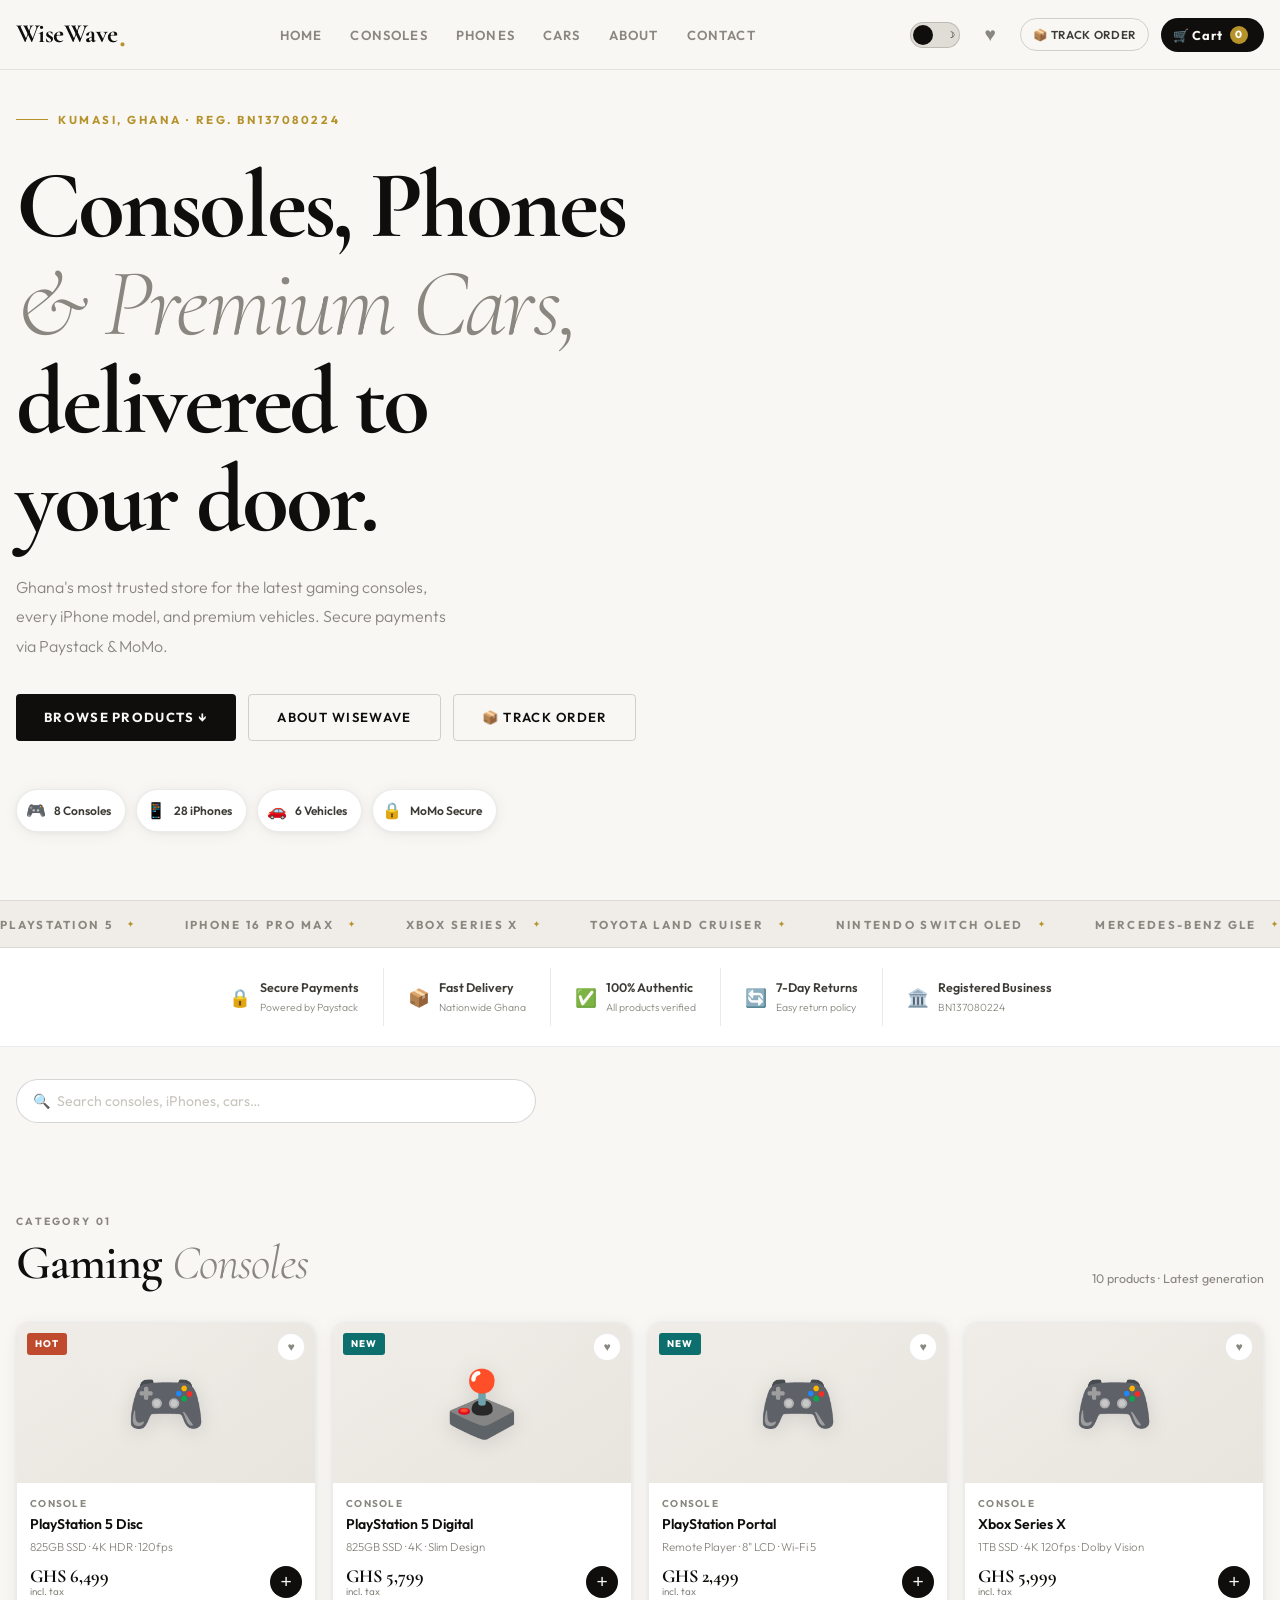
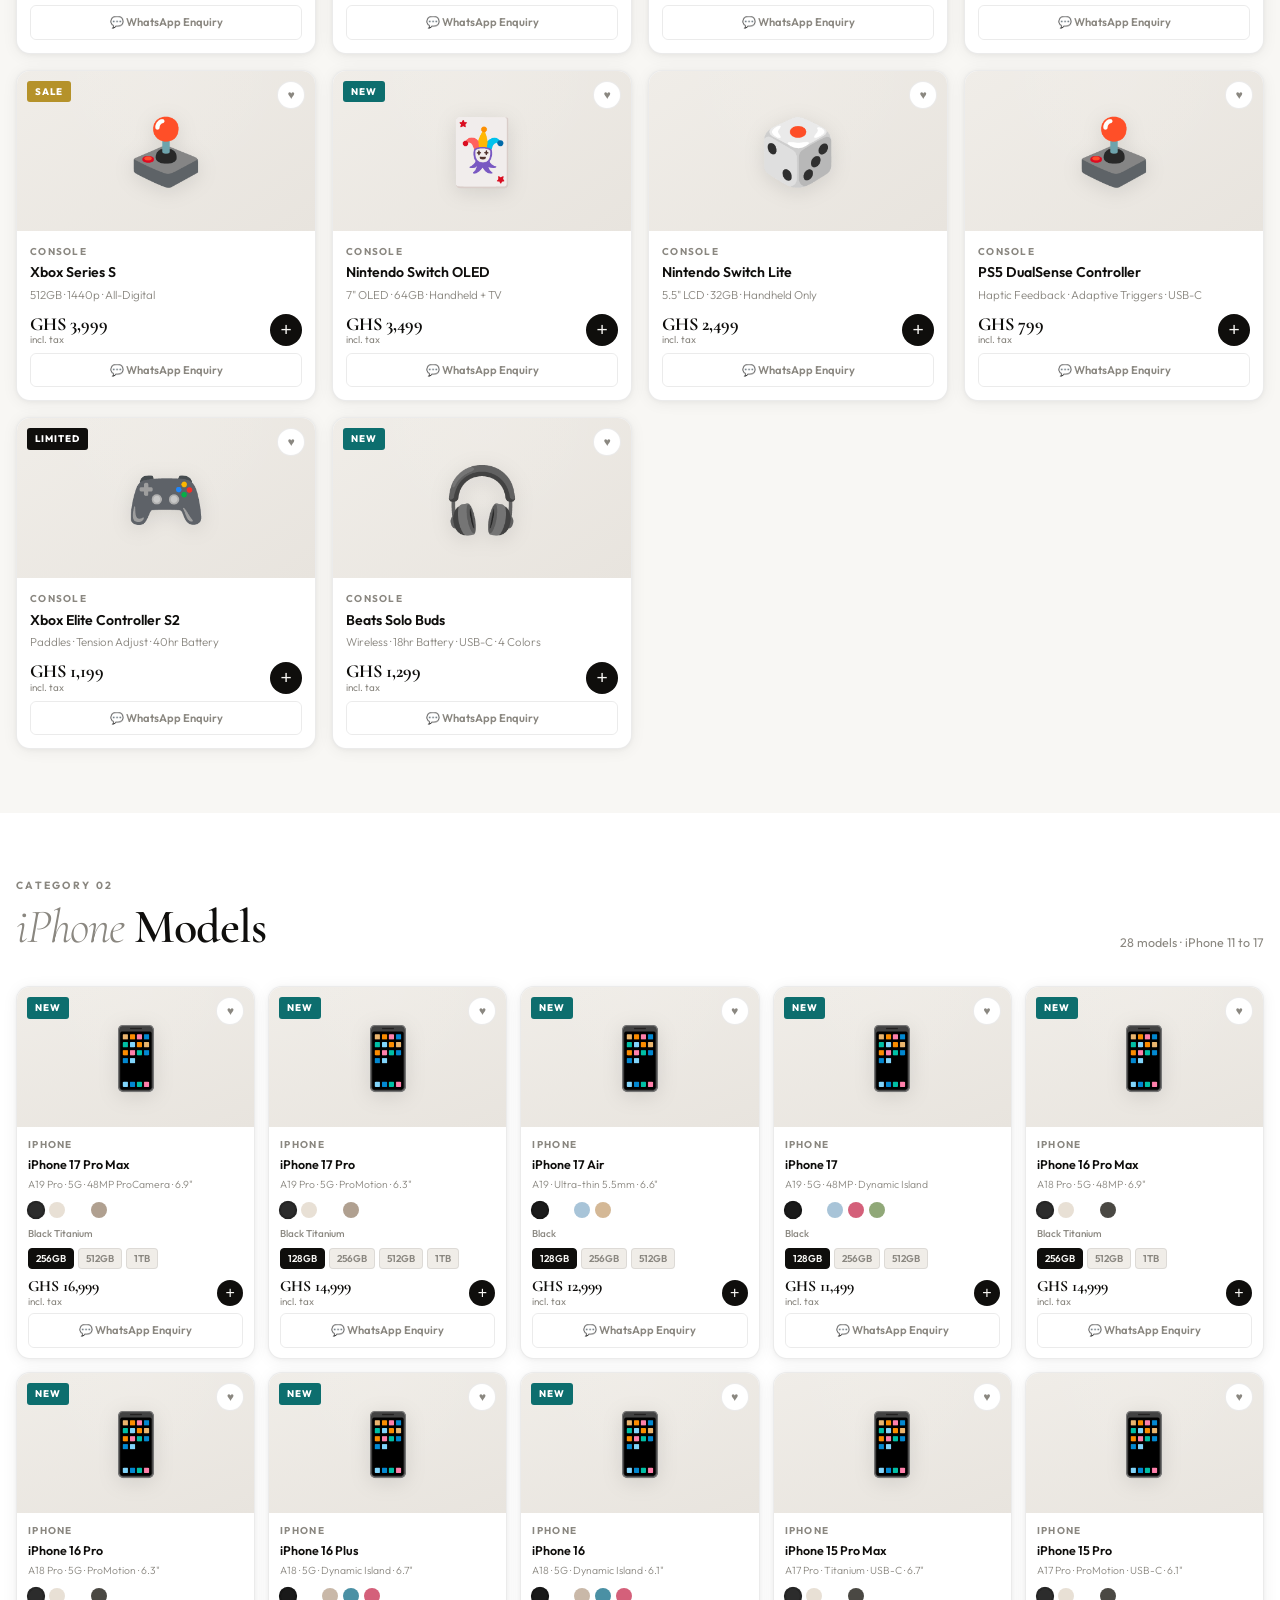
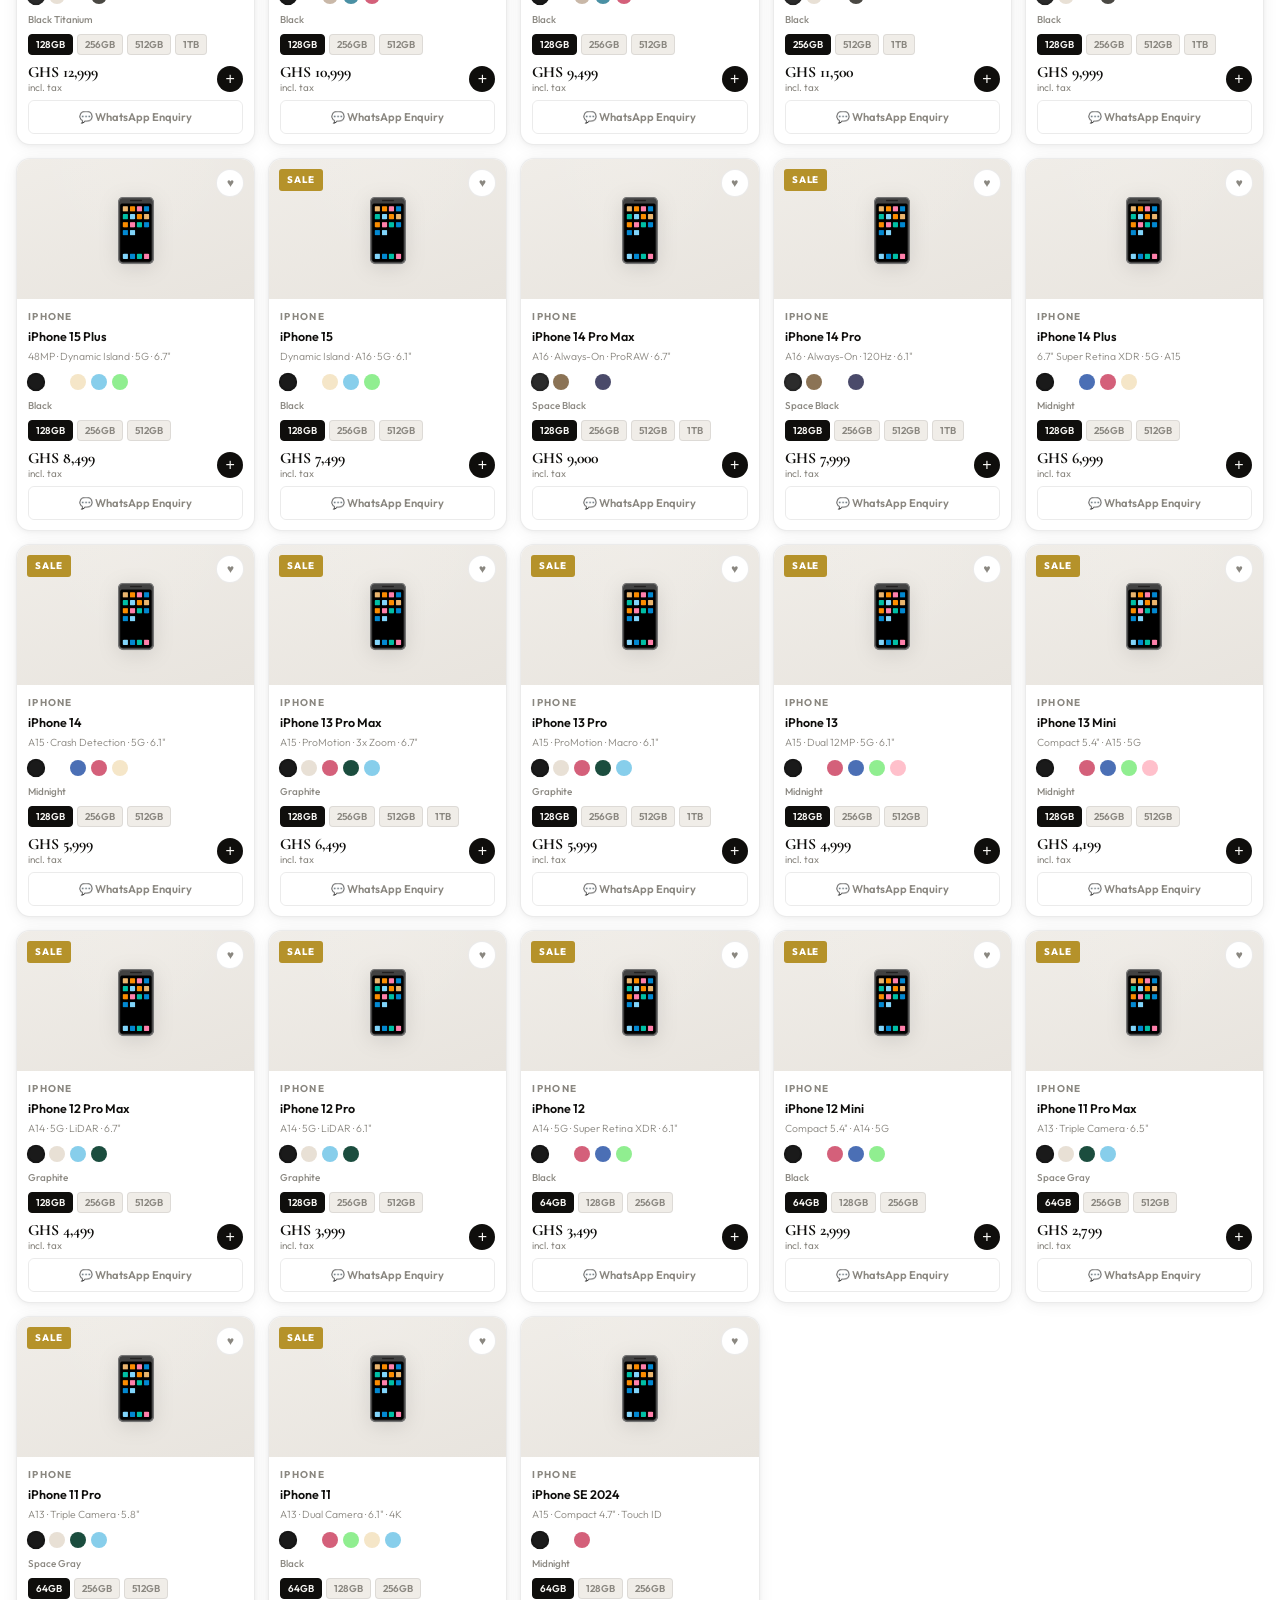
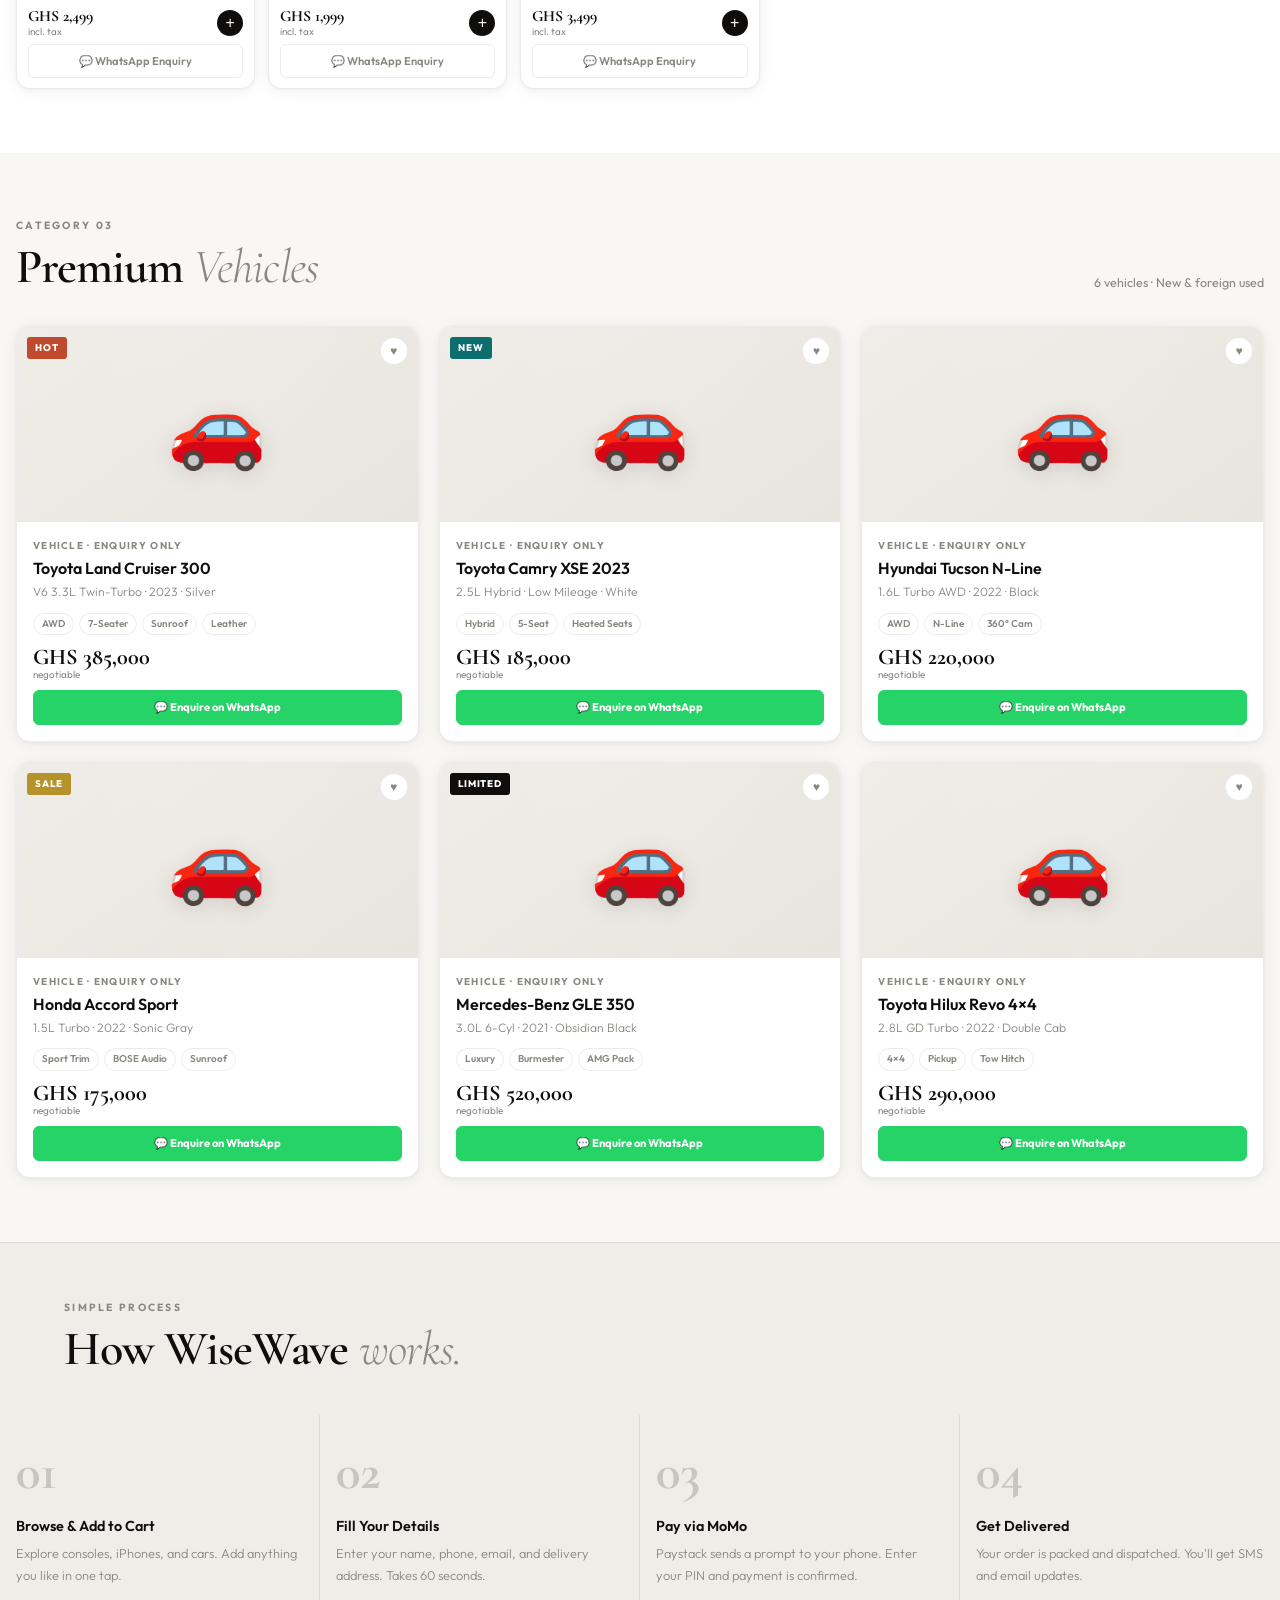
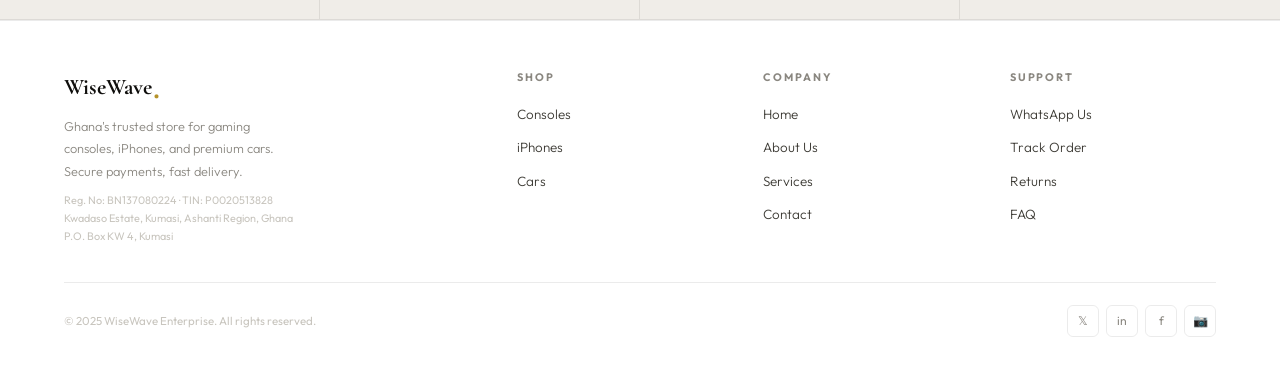
==== commit b6399bb1: "index.html" ====
--- a/index.html
+++ b/index.html
@@ -64,14 +64,18 @@
 .nav-track-btn{background:transparent;color:var(--text2);border:1px solid var(--border2);border-radius:50px;padding:6px 12px;font-family:'Outfit',sans-serif;font-size:.72rem;font-weight:600;letter-spacing:.06em;text-transform:uppercase;cursor:pointer;transition:all .2s;white-space:nowrap;text-decoration:none;display:inline-flex;align-items:center;gap:4px;}
 .nav-track-btn:hover{background:var(--text);color:var(--bg);border-color:var(--text);}
 .cart-pill{background:var(--gold);color:#fff;border-radius:50px;font-size:.65rem;font-weight:800;min-width:18px;height:18px;padding:0 4px;display:flex;align-items:center;justify-content:center;}
+/* wishlist icon button */
+.wish-icon-btn{position:relative;background:none;border:none;cursor:pointer;width:36px;height:36px;display:flex;align-items:center;justify-content:center;color:var(--muted);font-size:1.2rem;border-radius:50%;transition:background .2s,color .2s;flex-shrink:0;}
+.wish-icon-btn:hover{background:var(--bg3);color:var(--coral);}
+.wish-icon-btn .wish-count-pill{position:absolute;top:0;right:0;background:var(--coral);color:#fff;border-radius:50px;font-size:.52rem;font-weight:800;min-width:15px;height:15px;padding:0 3px;display:none;align-items:center;justify-content:center;line-height:1;}
 /* hamburger */
-.ham{display:none;background:none;border:none;color:var(--text);cursor:pointer;padding:4px;font-size:1.35rem;line-height:1;-webkit-tap-highlight-color:transparent;}
+.ham{display:none;background:none;border:none;color:var(--text);cursor:pointer;padding:4px 6px;font-size:1.5rem;line-height:1;-webkit-tap-highlight-color:transparent;flex-shrink:0;}
 
 /* mobile menu */
 .mob-menu{display:none;position:fixed;top:70px;left:0;right:0;z-index:199;background:var(--surface);border-bottom:1px solid var(--border);padding:14px 20px 18px;flex-direction:column;gap:2px;box-shadow:var(--sh-lg);}
 .mob-menu.open{display:flex;}
 .mob-menu a{color:var(--text2);font-size:.92rem;font-weight:500;padding:11px 0;border-bottom:1px solid var(--border);text-decoration:none;transition:color .2s;}
-.mob-menu a:last-child{border:none;color:var(--gold);font-weight:700;}
+.mob-menu a:last-child{border-bottom:none;}
 .mob-menu a:hover{color:var(--text);}
 
 /* ══════════════ HERO ══════════════ */
@@ -385,10 +389,10 @@
 
 /* Mobile */
 @media(max-width:600px){
-  .nav{padding:0 16px;height:62px;}
+  .nav{padding:0 16px;height:62px;gap:8px;}
   .logo{font-size:1.4rem;}
   .logo-dot{font-size:1.8rem;}
-  .cart-btn{padding:7px 12px 7px 10px;font-size:.75rem;}
+  .cart-btn{padding:7px 10px 7px 8px;font-size:.75rem;gap:5px;}
   .mob-menu{top:62px;}
 
   .hero{padding:74px 16px 36px;min-height:100svh;}
@@ -500,7 +504,9 @@
     <button class="tog" onclick="toggleTheme()" aria-label="Toggle theme">
       <span class="tog-sun">☀</span><span class="tog-moon">☽</span>
     </button>
-    <button class="wish-btn" onclick="openWishlist()">♥ Wishlist <span class="wish-count-pill" id="wishCount" style="display:none">0</span></button>
+    <button class="wish-icon-btn" onclick="openWishlist()" aria-label="Wishlist" title="Wishlist">
+      ♥<span class="wish-count-pill" id="wishCount">0</span>
+    </button>
     <a href="track.html" class="nav-track-btn">📦 Track Order</a>
     <button class="cart-btn" onclick="openCart()">
       🛒 Cart <span class="cart-pill" id="cartCount">0</span>
@@ -518,6 +524,7 @@
   <a href="about.html" onclick="closeMob()">About</a>
   <a href="contact.html" onclick="closeMob()">Contact</a>
   <a href="track.html" onclick="closeMob()" style="color:var(--teal);font-weight:600;">📦 Track Your Order</a>
+  <a href="#" onclick="closeMob();openWishlist();" style="color:var(--coral);font-weight:600;">♥ Wishlist</a>
   <a href="index.html" onclick="closeMob()">🛒 Shop Now</a>
 </div>
 
@@ -534,10 +541,11 @@
     <div class="hero-ctas">
       <a href="#consoles" class="btn-primary">Browse Products ↓</a>
       <a href="about.html" class="btn-ghost">About WiseWave</a>
+      <a href="track.html" class="btn-ghost" style="display:inline-flex;align-items:center;gap:6px;">📦 Track Order</a>
     </div>
     <div class="hero-pills">
       <div class="hero-pill"><span class="hero-pill-ic">🎮</span> 8 Consoles</div>
-      <div class="hero-pill"><span class="hero-pill-ic">📱</span> 15 iPhones</div>
+      <div class="hero-pill"><span class="hero-pill-ic">📱</span> 28 iPhones</div>
       <div class="hero-pill"><span class="hero-pill-ic">🚗</span> 6 Vehicles</div>
       <div class="hero-pill"><span class="hero-pill-ic">🔒</span> MoMo Secure</div>
     </div>
@@ -608,7 +616,7 @@
         <div class="sec-kicker">Category 02</div>
         <h2 class="sec-title"><em>iPhone</em> Models</h2>
       </div>
-      <span class="sec-meta">15 products · All storage sizes</span>
+      <span class="sec-meta">28 models · iPhone 11 to 17</span>
     </div>
     <div class="grid-phones" id="phoneGrid"></div>
   </div>
@@ -1057,51 +1065,98 @@
   {id:'c10',name:'Beats Solo Buds',          spec:'Wireless · 18hr Battery · USB-C · 4 Colors',price:1299, ic:'🎧', badge:'new', img:'images/beats-solo-buds.jpg'},
 ];
 const PHONES = [
-  {id:'p1', name:'iPhone 16 Pro Max', spec:'A18 Pro · 5G · 48MP',       price:14999, badge:'new',
-   colors:['#2C2C2C','#E8E0D5','#FFFFFF','#4A4843'], colorNames:['Black Titanium','Desert Titanium','White Titanium','Natural Titanium'],
-   storage:['256GB','512GB','1TB'], storagePrice:[0,2000,4000]},
-  {id:'p2', name:'iPhone 16 Pro',     spec:'A18 Pro · 5G · ProMotion',  price:12999, badge:'new',
-   colors:['#2C2C2C','#E8E0D5','#FFFFFF','#4A4843'], colorNames:['Black Titanium','Desert Titanium','White Titanium','Natural Titanium'],
-   storage:['128GB','256GB','512GB','1TB'], storagePrice:[0,1500,3000,5000]},
-  {id:'p3', name:'iPhone 16 Plus',    spec:'A18 · 5G · Dynamic Island', price:10999, badge:'new',
-   colors:['#1A1A1A','#FFFFFF','#C9B8A8','#4A90A4','#000000'], colorNames:['Black','White','Ultramarine','Teal','Pink'],
-   storage:['128GB','256GB','512GB'], storagePrice:[0,1500,3000]},
-  {id:'p4', name:'iPhone 16',         spec:'A18 · 5G · Dynamic Island', price:9499,  badge:'new',
-   colors:['#1A1A1A','#FFFFFF','#C9B8A8','#4A90A4','#D4607A'], colorNames:['Black','White','Ultramarine','Teal','Pink'],
-   storage:['128GB','256GB','512GB'], storagePrice:[0,1500,3000]},
-  {id:'p5', name:'iPhone 15 Pro Max', spec:'A17 Pro · Titanium · USB-C',price:11500, badge:null,
-   colors:['#2C2C2C','#E8E0D5','#FFFFFF','#4A4843'], colorNames:['Black','Natural','White','Blue'],
-   storage:['256GB','512GB','1TB'], storagePrice:[0,2000,4000]},
-  {id:'p6', name:'iPhone 15 Pro',     spec:'A17 Pro · ProMotion · USB-C',price:9999, badge:null,
-   colors:['#2C2C2C','#E8E0D5','#FFFFFF','#4A4843'], colorNames:['Black','Natural','White','Blue'],
-   storage:['128GB','256GB','512GB','1TB'], storagePrice:[0,1500,3000,5000]},
-  {id:'p7', name:'iPhone 15 Plus',    spec:'48MP · Dynamic Island · 5G', price:8499, badge:null,
-   colors:['#1A1A1A','#FFFFFF','#F5E6C8','#87CEEB','#90EE90'], colorNames:['Black','White','Yellow','Blue','Green'],
-   storage:['128GB','256GB','512GB'], storagePrice:[0,1500,3000]},
-  {id:'p8', name:'iPhone 15',         spec:'Dynamic Island · A16 · 5G',  price:7499, badge:'sale',
-   colors:['#1A1A1A','#FFFFFF','#F5E6C8','#87CEEB','#90EE90'], colorNames:['Black','White','Yellow','Blue','Green'],
-   storage:['128GB','256GB','512GB'], storagePrice:[0,1500,3000]},
-  {id:'p9', name:'iPhone 14 Pro Max', spec:'A16 · Always-On · ProRAW',   price:9000, badge:null,
-   colors:['#2C2C2C','#8B7355','#FFFFFF','#4A4A6A'], colorNames:['Space Black','Gold','Silver','Deep Purple'],
-   storage:['128GB','256GB','512GB','1TB'], storagePrice:[0,1500,3000,5000]},
-  {id:'p10',name:'iPhone 14 Pro',     spec:'A16 · Always-On · 120Hz',    price:7999, badge:'sale',
-   colors:['#2C2C2C','#8B7355','#FFFFFF','#4A4A6A'], colorNames:['Space Black','Gold','Silver','Deep Purple'],
-   storage:['128GB','256GB','512GB','1TB'], storagePrice:[0,1500,3000,5000]},
-  {id:'p11',name:'iPhone 14 Plus',    spec:'6.7" Super Retina XDR · 5G', price:6999, badge:null,
-   colors:['#1A1A1A','#FFFFFF','#4B6FB5','#D4607A','#F5E6C8'], colorNames:['Midnight','Starlight','Blue','Red','Yellow'],
-   storage:['128GB','256GB','512GB'], storagePrice:[0,1500,3000]},
-  {id:'p12',name:'iPhone 14',         spec:'A15 · Crash Detection · 5G', price:5999, badge:'sale',
-   colors:['#1A1A1A','#FFFFFF','#4B6FB5','#D4607A','#F5E6C8'], colorNames:['Midnight','Starlight','Blue','Red','Yellow'],
-   storage:['128GB','256GB','512GB'], storagePrice:[0,1500,3000]},
-  {id:'p13',name:'iPhone 13',         spec:'A15 · Dual 12MP · 5G',       price:4999, badge:'sale',
-   colors:['#1A1A1A','#FFFFFF','#D4607A','#4B6FB5','#90EE90','#FFC0CB'], colorNames:['Midnight','Starlight','Red','Blue','Green','Pink'],
-   storage:['128GB','256GB','512GB'], storagePrice:[0,1000,2000]},
-  {id:'p14',name:'iPhone 13 Mini',    spec:'Compact 5.4" · A15 · 5G',    price:4199, badge:'sale',
-   colors:['#1A1A1A','#FFFFFF','#D4607A','#4B6FB5','#90EE90','#FFC0CB'], colorNames:['Midnight','Starlight','Red','Blue','Green','Pink'],
-   storage:['128GB','256GB','512GB'], storagePrice:[0,1000,2000]},
-  {id:'p15',name:'iPhone SE 2024',    spec:'A15 · Compact · Touch ID',   price:3499, badge:null,
-   colors:['#1A1A1A','#FFFFFF','#D4607A'], colorNames:['Midnight','Starlight','Red'],
-   storage:['64GB','128GB','256GB'], storagePrice:[0,800,1600]},
+  // ── iPhone 17 series ──
+  {id:'p17pm',name:'iPhone 17 Pro Max',spec:'A19 Pro · 5G · 48MP ProCamera · 6.9"',price:16999,badge:'new',img:'',
+   colors:['#2C2C2C','#E8E0D5','#FFFFFF','#B0A090'],colorNames:['Black Titanium','Desert Titanium','White Titanium','Natural Titanium'],
+   storage:['256GB','512GB','1TB'],storagePrice:[0,2000,4000]},
+  {id:'p17p',name:'iPhone 17 Pro',spec:'A19 Pro · 5G · ProMotion · 6.3"',price:14999,badge:'new',img:'',
+   colors:['#2C2C2C','#E8E0D5','#FFFFFF','#B0A090'],colorNames:['Black Titanium','Desert Titanium','White Titanium','Natural Titanium'],
+   storage:['128GB','256GB','512GB','1TB'],storagePrice:[0,1500,3000,5000]},
+  {id:'p17a',name:'iPhone 17 Air',spec:'A19 · Ultra-thin 5.5mm · 6.6"',price:12999,badge:'new',img:'',
+   colors:['#1A1A1A','#FFFFFF','#A8C4D8','#D4B896'],colorNames:['Black','White','Sky Blue','Sand'],
+   storage:['128GB','256GB','512GB'],storagePrice:[0,1500,3000]},
+  {id:'p17',name:'iPhone 17',spec:'A19 · 5G · 48MP · Dynamic Island',price:11499,badge:'new',img:'',
+   colors:['#1A1A1A','#FFFFFF','#A8C4D8','#D4607A','#90A878'],colorNames:['Black','White','Sky Blue','Pink','Sage'],
+   storage:['128GB','256GB','512GB'],storagePrice:[0,1500,3000]},
+  // ── iPhone 16 series ──
+  {id:'p1',name:'iPhone 16 Pro Max',spec:'A18 Pro · 5G · 48MP · 6.9"',price:14999,badge:'new',img:'',
+   colors:['#2C2C2C','#E8E0D5','#FFFFFF','#4A4843'],colorNames:['Black Titanium','Desert Titanium','White Titanium','Natural Titanium'],
+   storage:['256GB','512GB','1TB'],storagePrice:[0,2000,4000]},
+  {id:'p2',name:'iPhone 16 Pro',spec:'A18 Pro · 5G · ProMotion · 6.3"',price:12999,badge:'new',img:'',
+   colors:['#2C2C2C','#E8E0D5','#FFFFFF','#4A4843'],colorNames:['Black Titanium','Desert Titanium','White Titanium','Natural Titanium'],
+   storage:['128GB','256GB','512GB','1TB'],storagePrice:[0,1500,3000,5000]},
+  {id:'p3',name:'iPhone 16 Plus',spec:'A18 · 5G · Dynamic Island · 6.7"',price:10999,badge:'new',img:'',
+   colors:['#1A1A1A','#FFFFFF','#C9B8A8','#4A90A4','#D4607A'],colorNames:['Black','White','Ultramarine','Teal','Pink'],
+   storage:['128GB','256GB','512GB'],storagePrice:[0,1500,3000]},
+  {id:'p4',name:'iPhone 16',spec:'A18 · 5G · Dynamic Island · 6.1"',price:9499,badge:'new',img:'',
+   colors:['#1A1A1A','#FFFFFF','#C9B8A8','#4A90A4','#D4607A'],colorNames:['Black','White','Ultramarine','Teal','Pink'],
+   storage:['128GB','256GB','512GB'],storagePrice:[0,1500,3000]},
+  // ── iPhone 15 series ──
+  {id:'p5',name:'iPhone 15 Pro Max',spec:'A17 Pro · Titanium · USB-C · 6.7"',price:11500,badge:null,img:'',
+   colors:['#2C2C2C','#E8E0D5','#FFFFFF','#4A4843'],colorNames:['Black','Natural','White','Blue'],
+   storage:['256GB','512GB','1TB'],storagePrice:[0,2000,4000]},
+  {id:'p6',name:'iPhone 15 Pro',spec:'A17 Pro · ProMotion · USB-C · 6.1"',price:9999,badge:null,img:'',
+   colors:['#2C2C2C','#E8E0D5','#FFFFFF','#4A4843'],colorNames:['Black','Natural','White','Blue'],
+   storage:['128GB','256GB','512GB','1TB'],storagePrice:[0,1500,3000,5000]},
+  {id:'p7',name:'iPhone 15 Plus',spec:'48MP · Dynamic Island · 5G · 6.7"',price:8499,badge:null,img:'',
+   colors:['#1A1A1A','#FFFFFF','#F5E6C8','#87CEEB','#90EE90'],colorNames:['Black','White','Yellow','Blue','Green'],
+   storage:['128GB','256GB','512GB'],storagePrice:[0,1500,3000]},
+  {id:'p8',name:'iPhone 15',spec:'Dynamic Island · A16 · 5G · 6.1"',price:7499,badge:'sale',img:'',
+   colors:['#1A1A1A','#FFFFFF','#F5E6C8','#87CEEB','#90EE90'],colorNames:['Black','White','Yellow','Blue','Green'],
+   storage:['128GB','256GB','512GB'],storagePrice:[0,1500,3000]},
+  // ── iPhone 14 series ──
+  {id:'p9',name:'iPhone 14 Pro Max',spec:'A16 · Always-On · ProRAW · 6.7"',price:9000,badge:null,img:'',
+   colors:['#2C2C2C','#8B7355','#FFFFFF','#4A4A6A'],colorNames:['Space Black','Gold','Silver','Deep Purple'],
+   storage:['128GB','256GB','512GB','1TB'],storagePrice:[0,1500,3000,5000]},
+  {id:'p10',name:'iPhone 14 Pro',spec:'A16 · Always-On · 120Hz · 6.1"',price:7999,badge:'sale',img:'',
+   colors:['#2C2C2C','#8B7355','#FFFFFF','#4A4A6A'],colorNames:['Space Black','Gold','Silver','Deep Purple'],
+   storage:['128GB','256GB','512GB','1TB'],storagePrice:[0,1500,3000,5000]},
+  {id:'p11',name:'iPhone 14 Plus',spec:'6.7" Super Retina XDR · 5G · A15',price:6999,badge:null,img:'',
+   colors:['#1A1A1A','#FFFFFF','#4B6FB5','#D4607A','#F5E6C8'],colorNames:['Midnight','Starlight','Blue','Red','Yellow'],
+   storage:['128GB','256GB','512GB'],storagePrice:[0,1500,3000]},
+  {id:'p12',name:'iPhone 14',spec:'A15 · Crash Detection · 5G · 6.1"',price:5999,badge:'sale',img:'',
+   colors:['#1A1A1A','#FFFFFF','#4B6FB5','#D4607A','#F5E6C8'],colorNames:['Midnight','Starlight','Blue','Red','Yellow'],
+   storage:['128GB','256GB','512GB'],storagePrice:[0,1500,3000]},
+  // ── iPhone 13 series ──
+  {id:'p13',name:'iPhone 13 Pro Max',spec:'A15 · ProMotion · 3x Zoom · 6.7"',price:6499,badge:'sale',img:'',
+   colors:['#1A1A1A','#E8E0D5','#D4607A','#1B4D3E','#87CEEB'],colorNames:['Graphite','Gold','Sierra Blue','Alpine Green','Silver'],
+   storage:['128GB','256GB','512GB','1TB'],storagePrice:[0,1000,2000,3500]},
+  {id:'p13p',name:'iPhone 13 Pro',spec:'A15 · ProMotion · Macro · 6.1"',price:5999,badge:'sale',img:'',
+   colors:['#1A1A1A','#E8E0D5','#D4607A','#1B4D3E','#87CEEB'],colorNames:['Graphite','Gold','Sierra Blue','Alpine Green','Silver'],
+   storage:['128GB','256GB','512GB','1TB'],storagePrice:[0,1000,2000,3500]},
+  {id:'p13s',name:'iPhone 13',spec:'A15 · Dual 12MP · 5G · 6.1"',price:4999,badge:'sale',img:'',
+   colors:['#1A1A1A','#FFFFFF','#D4607A','#4B6FB5','#90EE90','#FFC0CB'],colorNames:['Midnight','Starlight','Red','Blue','Green','Pink'],
+   storage:['128GB','256GB','512GB'],storagePrice:[0,1000,2000]},
+  {id:'p14m',name:'iPhone 13 Mini',spec:'Compact 5.4" · A15 · 5G',price:4199,badge:'sale',img:'',
+   colors:['#1A1A1A','#FFFFFF','#D4607A','#4B6FB5','#90EE90','#FFC0CB'],colorNames:['Midnight','Starlight','Red','Blue','Green','Pink'],
+   storage:['128GB','256GB','512GB'],storagePrice:[0,1000,2000]},
+  // ── iPhone 12 series ──
+  {id:'p12pm',name:'iPhone 12 Pro Max',spec:'A14 · 5G · LiDAR · 6.7"',price:4499,badge:'sale',img:'',
+   colors:['#1A1A1A','#E8E0D5','#87CEEB','#1B4D3E'],colorNames:['Graphite','Gold','Pacific Blue','Silver'],
+   storage:['128GB','256GB','512GB'],storagePrice:[0,800,1600]},
+  {id:'p12p',name:'iPhone 12 Pro',spec:'A14 · 5G · LiDAR · 6.1"',price:3999,badge:'sale',img:'',
+   colors:['#1A1A1A','#E8E0D5','#87CEEB','#1B4D3E'],colorNames:['Graphite','Gold','Pacific Blue','Silver'],
+   storage:['128GB','256GB','512GB'],storagePrice:[0,800,1600]},
+  {id:'p12s',name:'iPhone 12',spec:'A14 · 5G · Super Retina XDR · 6.1"',price:3499,badge:'sale',img:'',
+   colors:['#1A1A1A','#FFFFFF','#D4607A','#4B6FB5','#90EE90'],colorNames:['Black','White','Red','Blue','Green'],
+   storage:['64GB','128GB','256GB'],storagePrice:[0,600,1200]},
+  {id:'p12m',name:'iPhone 12 Mini',spec:'Compact 5.4" · A14 · 5G',price:2999,badge:'sale',img:'',
+   colors:['#1A1A1A','#FFFFFF','#D4607A','#4B6FB5','#90EE90'],colorNames:['Black','White','Red','Blue','Green'],
+   storage:['64GB','128GB','256GB'],storagePrice:[0,600,1200]},
+  // ── iPhone 11 series ──
+  {id:'p11pm',name:'iPhone 11 Pro Max',spec:'A13 · Triple Camera · 6.5"',price:2799,badge:'sale',img:'',
+   colors:['#1A1A1A','#E8E0D5','#1B4D3E','#87CEEB'],colorNames:['Space Gray','Gold','Midnight Green','Silver'],
+   storage:['64GB','256GB','512GB'],storagePrice:[0,600,1200]},
+  {id:'p11p',name:'iPhone 11 Pro',spec:'A13 · Triple Camera · 5.8"',price:2499,badge:'sale',img:'',
+   colors:['#1A1A1A','#E8E0D5','#1B4D3E','#87CEEB'],colorNames:['Space Gray','Gold','Midnight Green','Silver'],
+   storage:['64GB','256GB','512GB'],storagePrice:[0,600,1200]},
+  {id:'p11s',name:'iPhone 11',spec:'A13 · Dual Camera · 6.1" · 4K',price:1999,badge:'sale',img:'',
+   colors:['#1A1A1A','#FFFFFF','#D4607A','#90EE90','#F5E6C8','#87CEEB'],colorNames:['Black','White','Red','Green','Yellow','Purple'],
+   storage:['64GB','128GB','256GB'],storagePrice:[0,400,800]},
+  // ── iPhone SE ──
+  {id:'p15',name:'iPhone SE 2024',spec:'A15 · Compact 4.7" · Touch ID',price:3499,badge:null,img:'',
+   colors:['#1A1A1A','#FFFFFF','#D4607A'],colorNames:['Midnight','Starlight','Red'],
+   storage:['64GB','128GB','256GB'],storagePrice:[0,800,1600]},
 ];
 const CARS = [
   {id:'v1',name:'Toyota Land Cruiser 300',spec:'V6 3.3L Twin-Turbo · 2023 · Silver',price:385000,badge:'hot',tags:['AWD','7-Seater','Sunroof','Leather']},
@@ -1318,8 +1373,7 @@
 function renderWishCount(){
   const n = Object.keys(wishlist).length;
   const pill = document.getElementById('wishCount');
-  pill.textContent = n;
-  pill.style.display = n > 0 ? 'inline-flex' : 'none';
+  if(pill){ pill.textContent = n; pill.style.display = n > 0 ? 'inline-flex' : 'none'; }
 }
 function openWishlist(){
   const body = document.getElementById('wishBody');
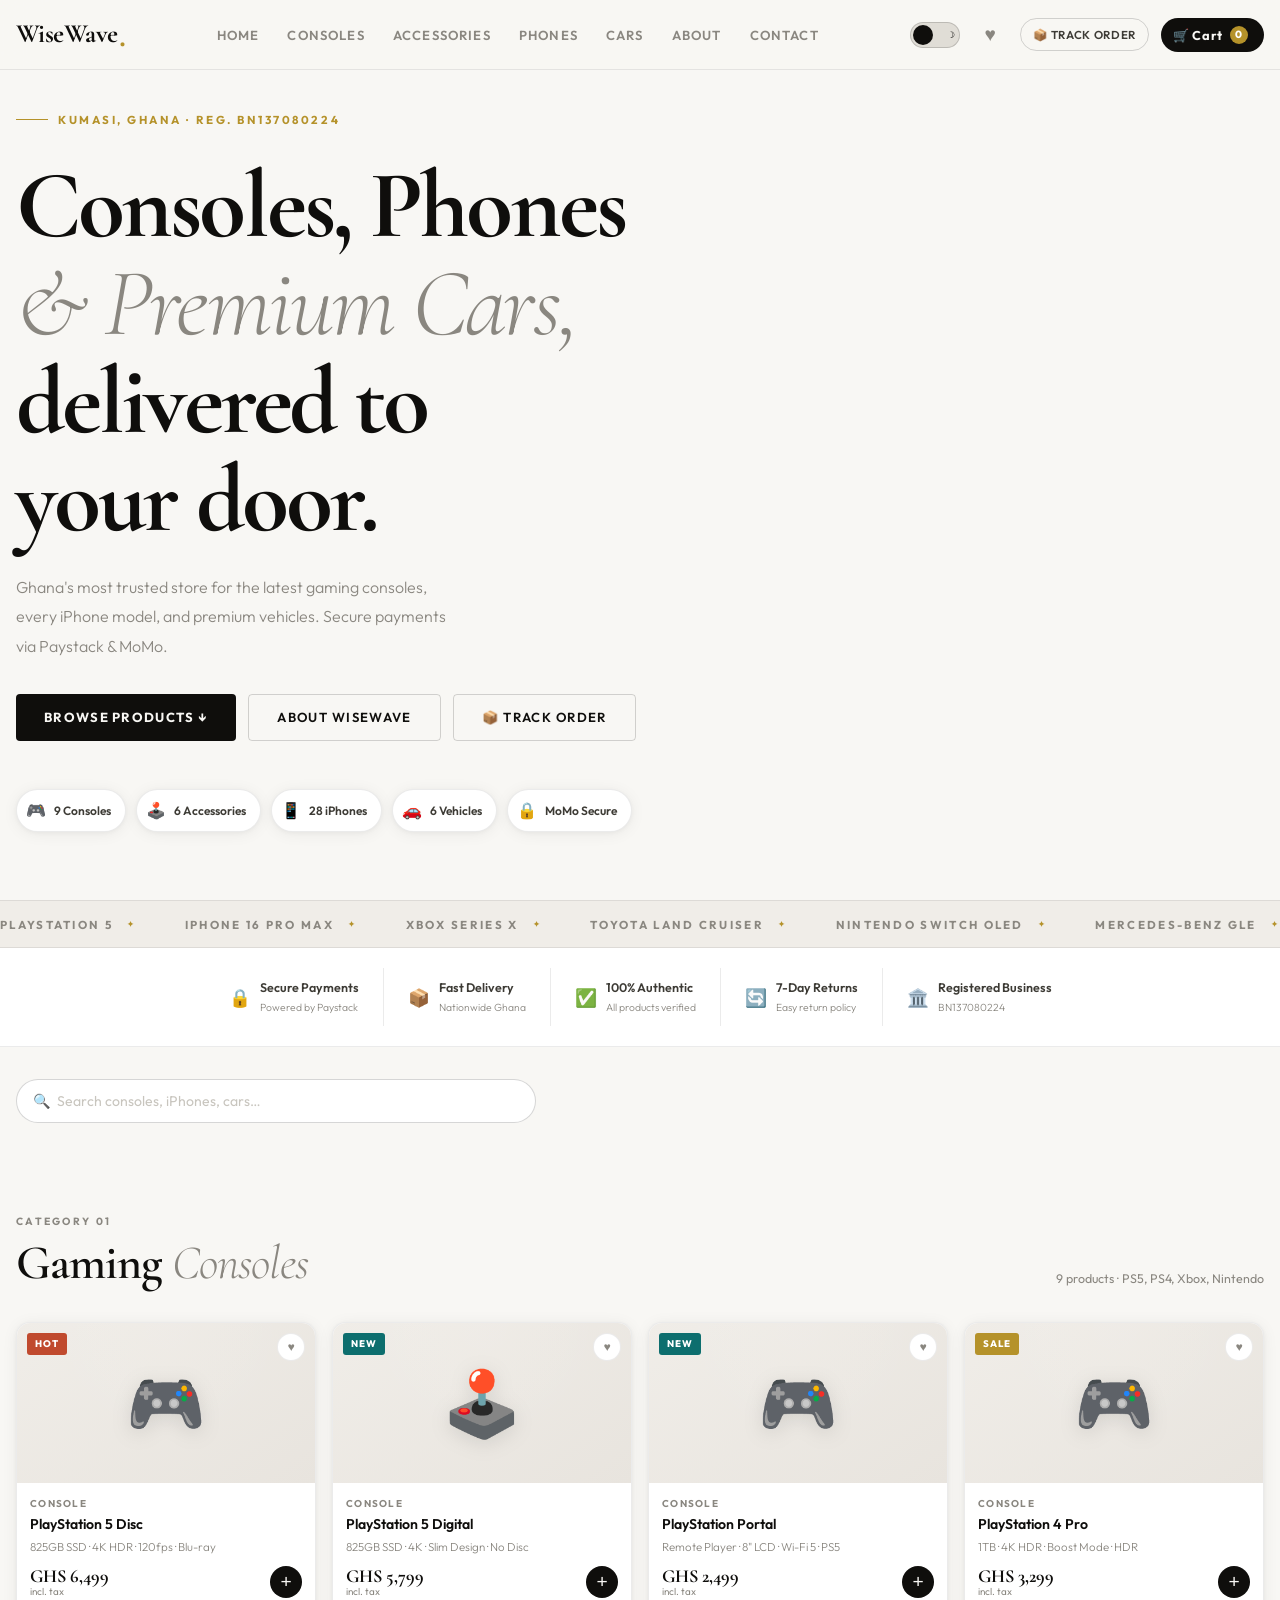
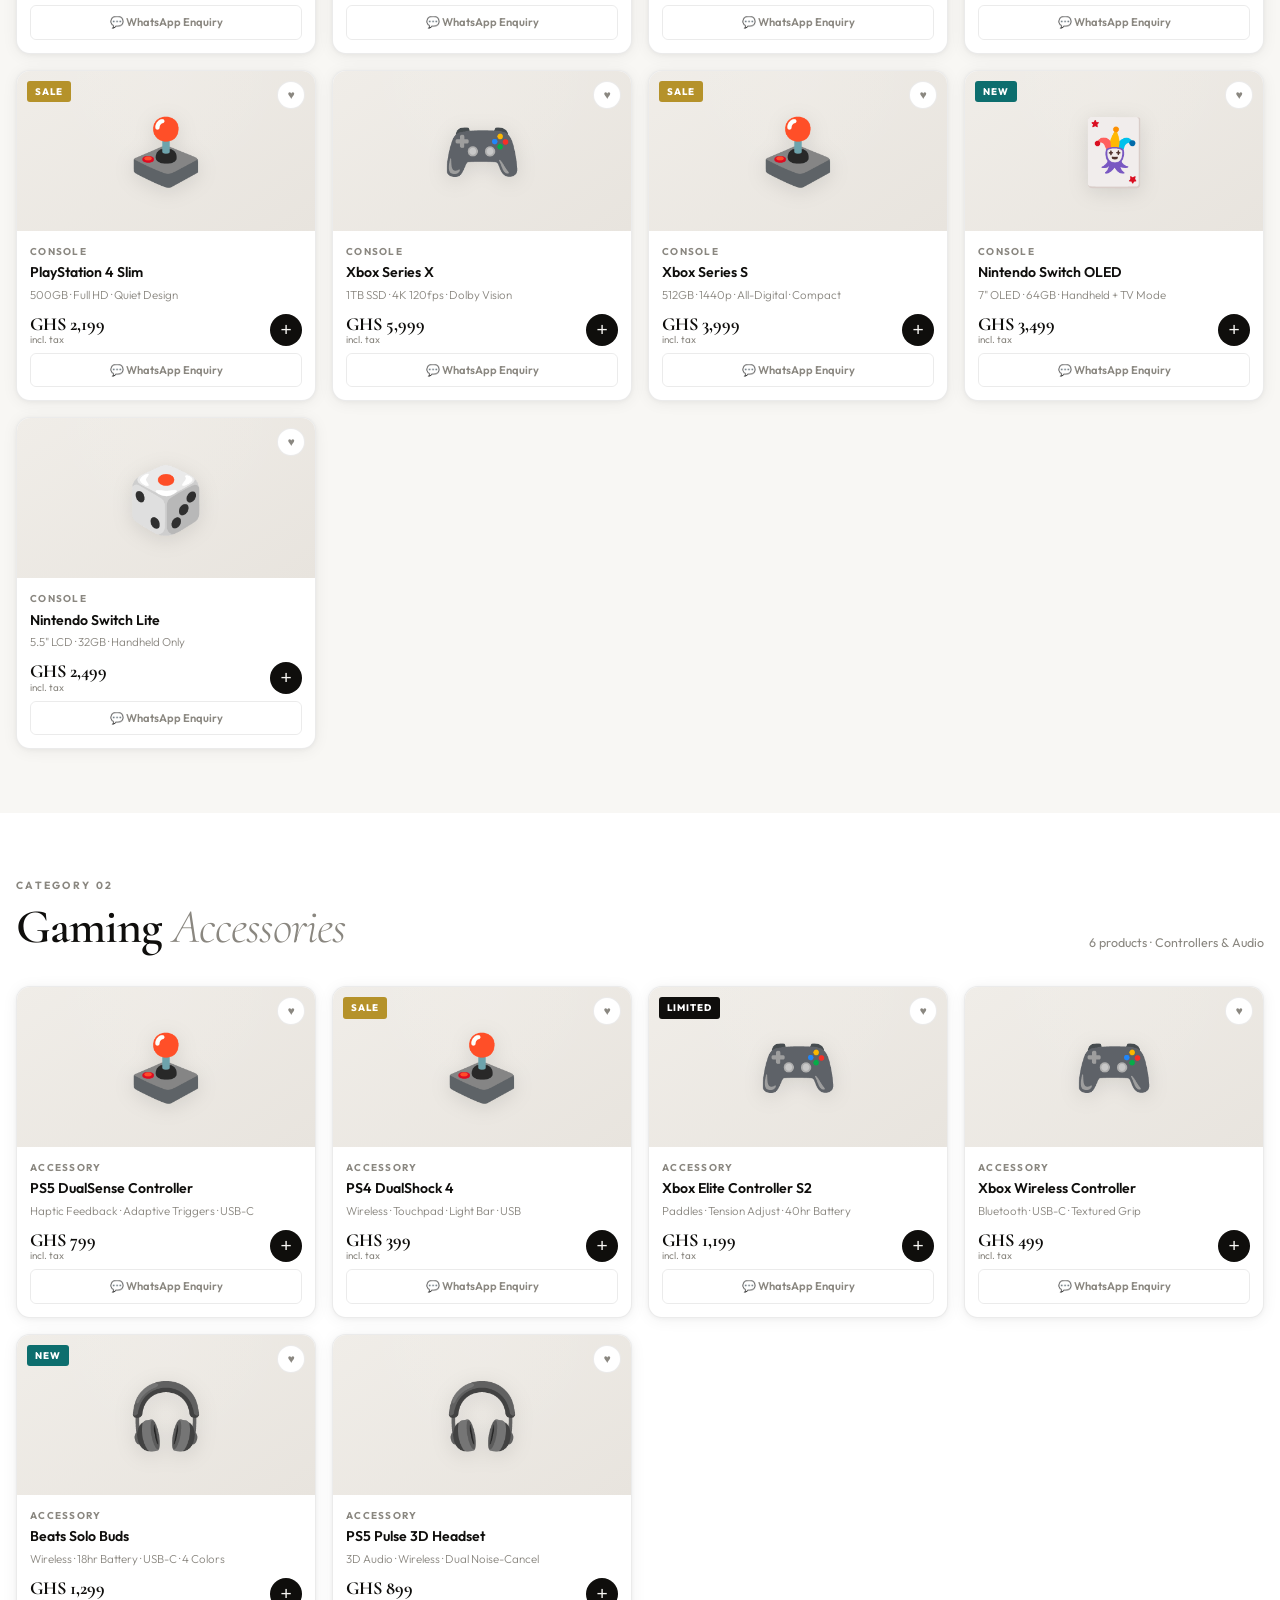
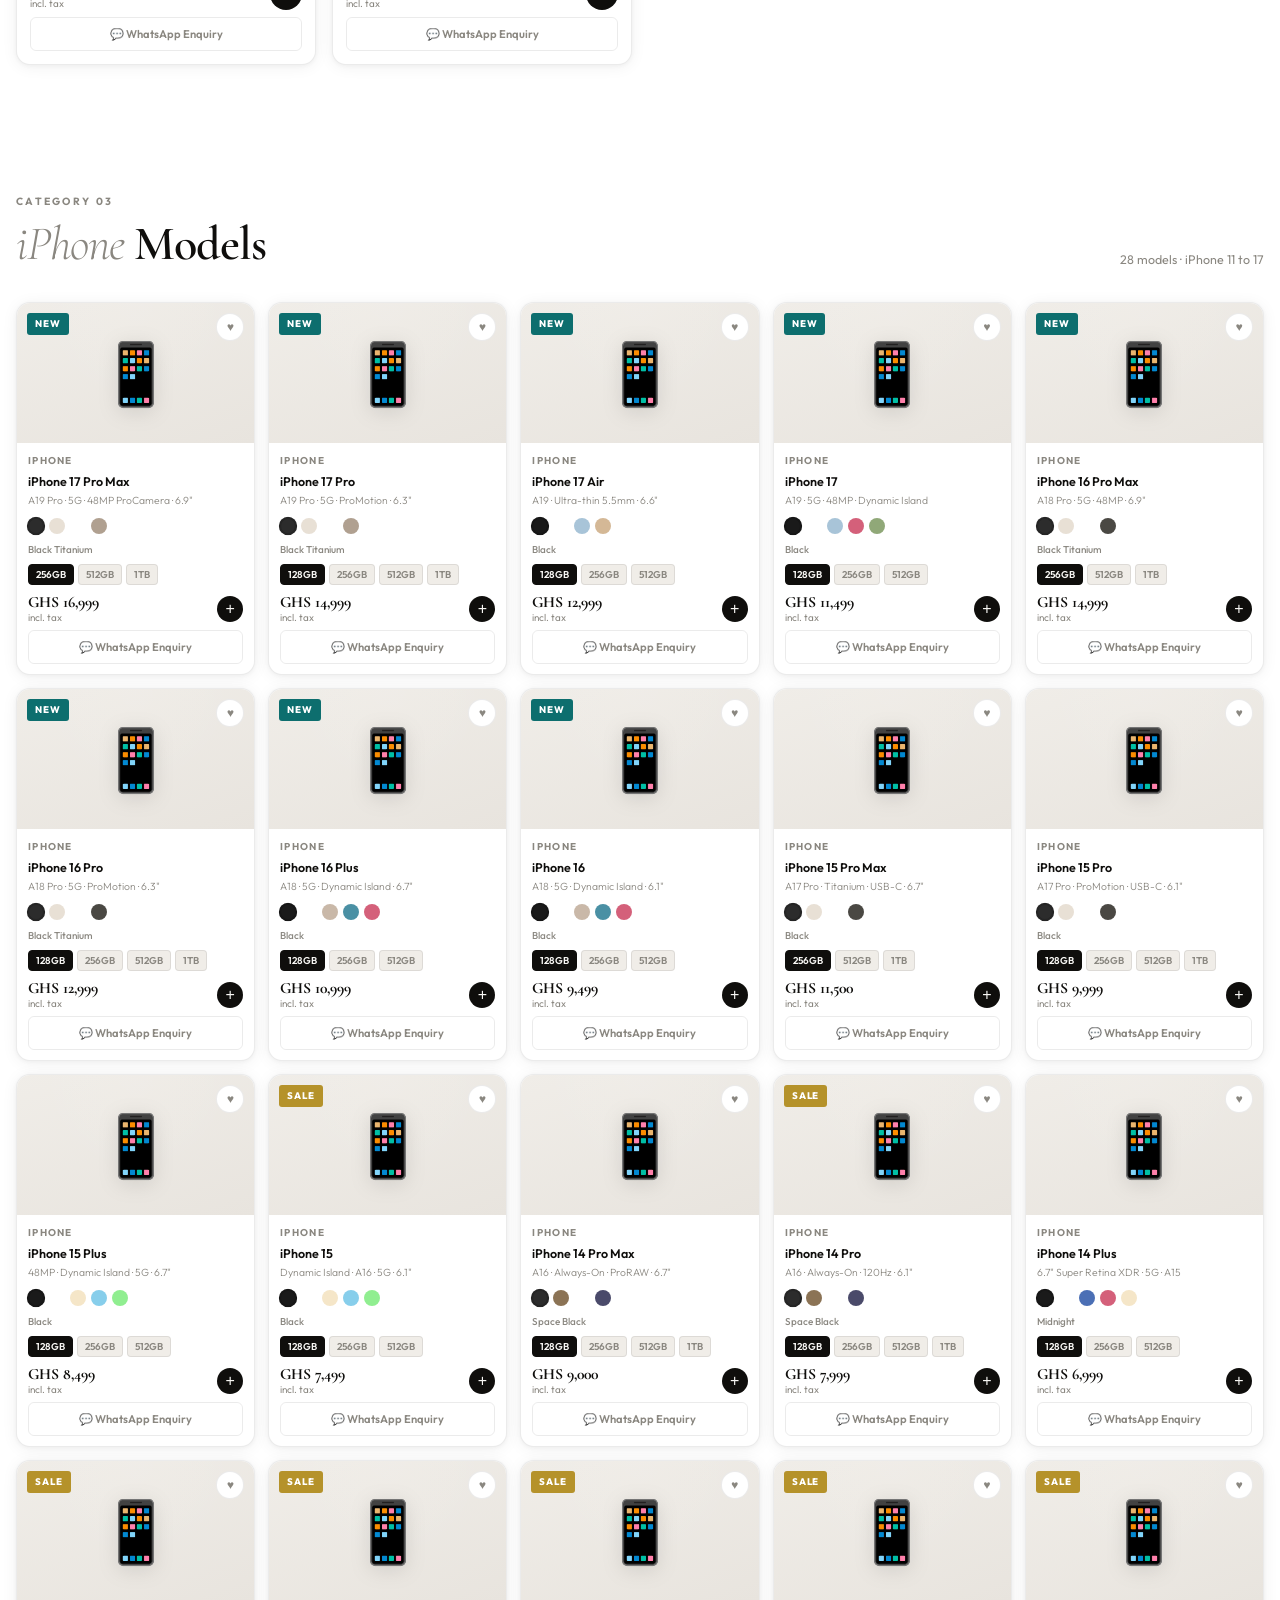
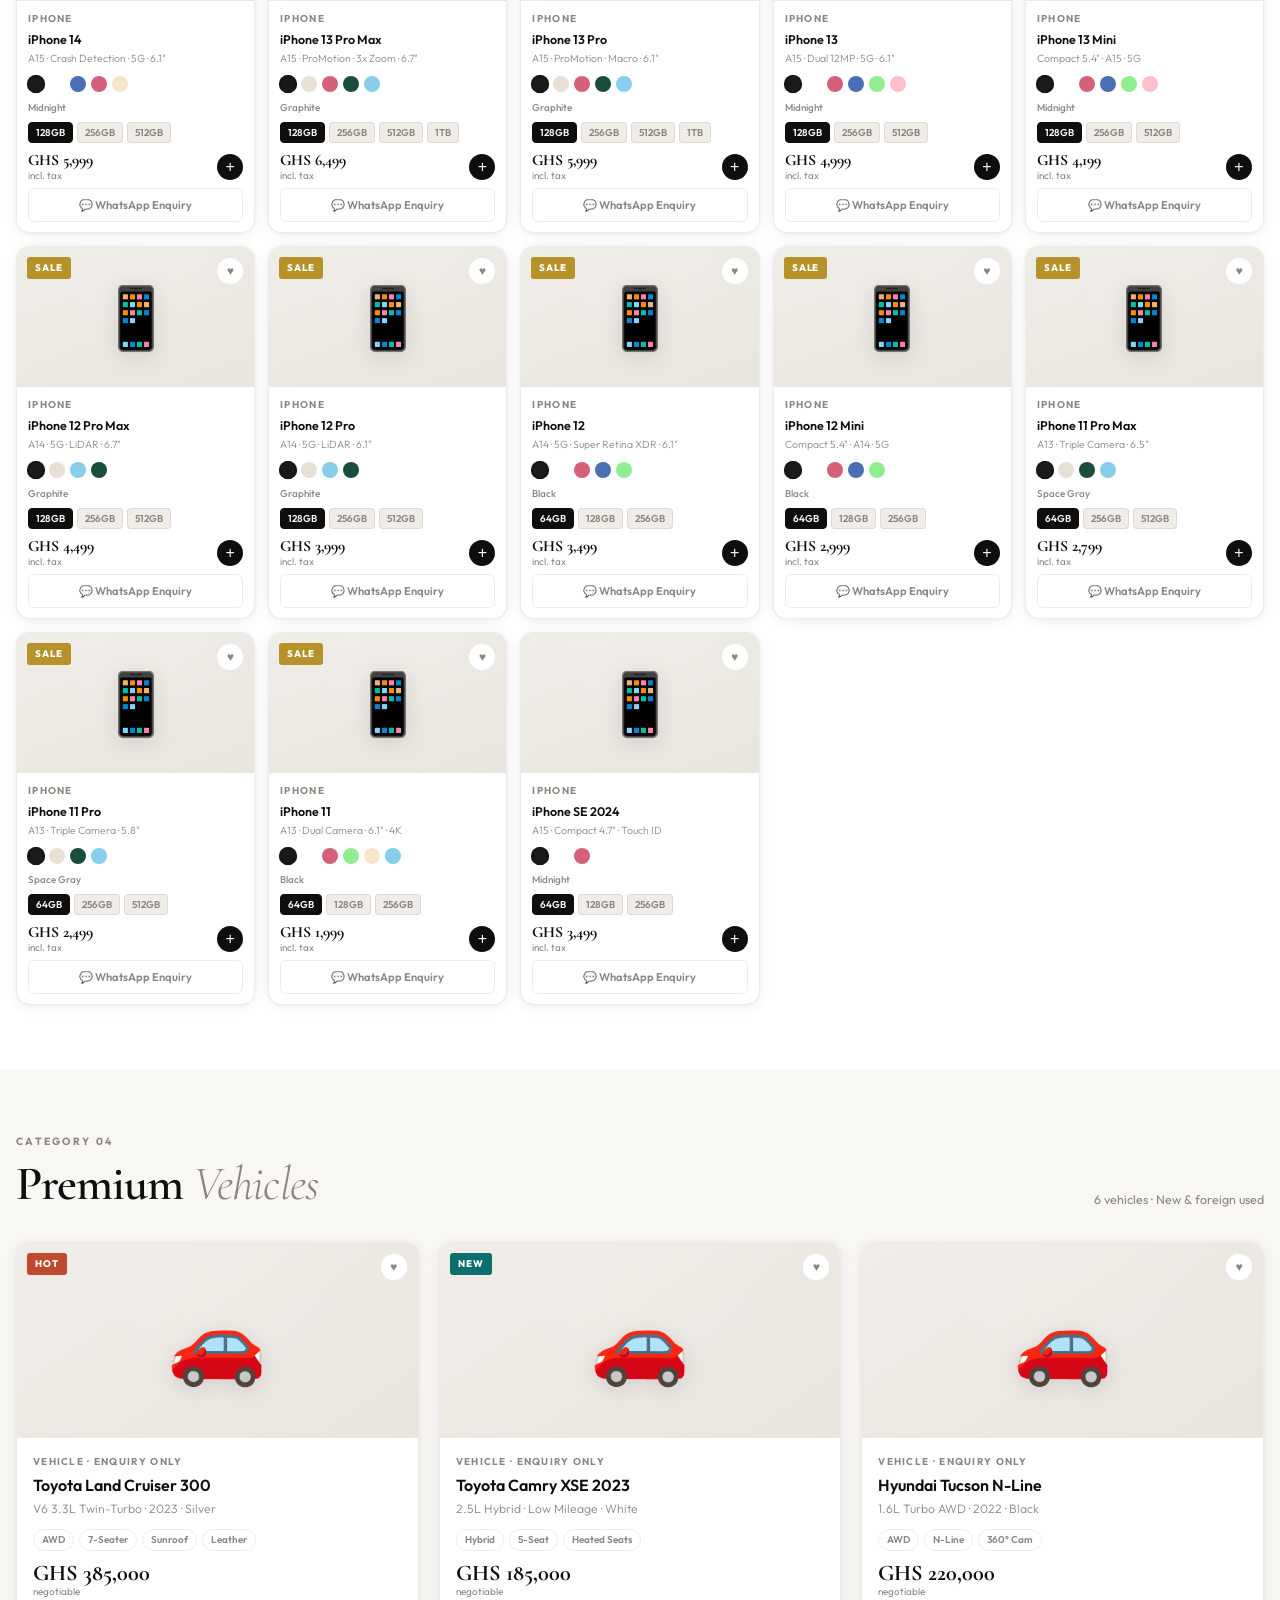
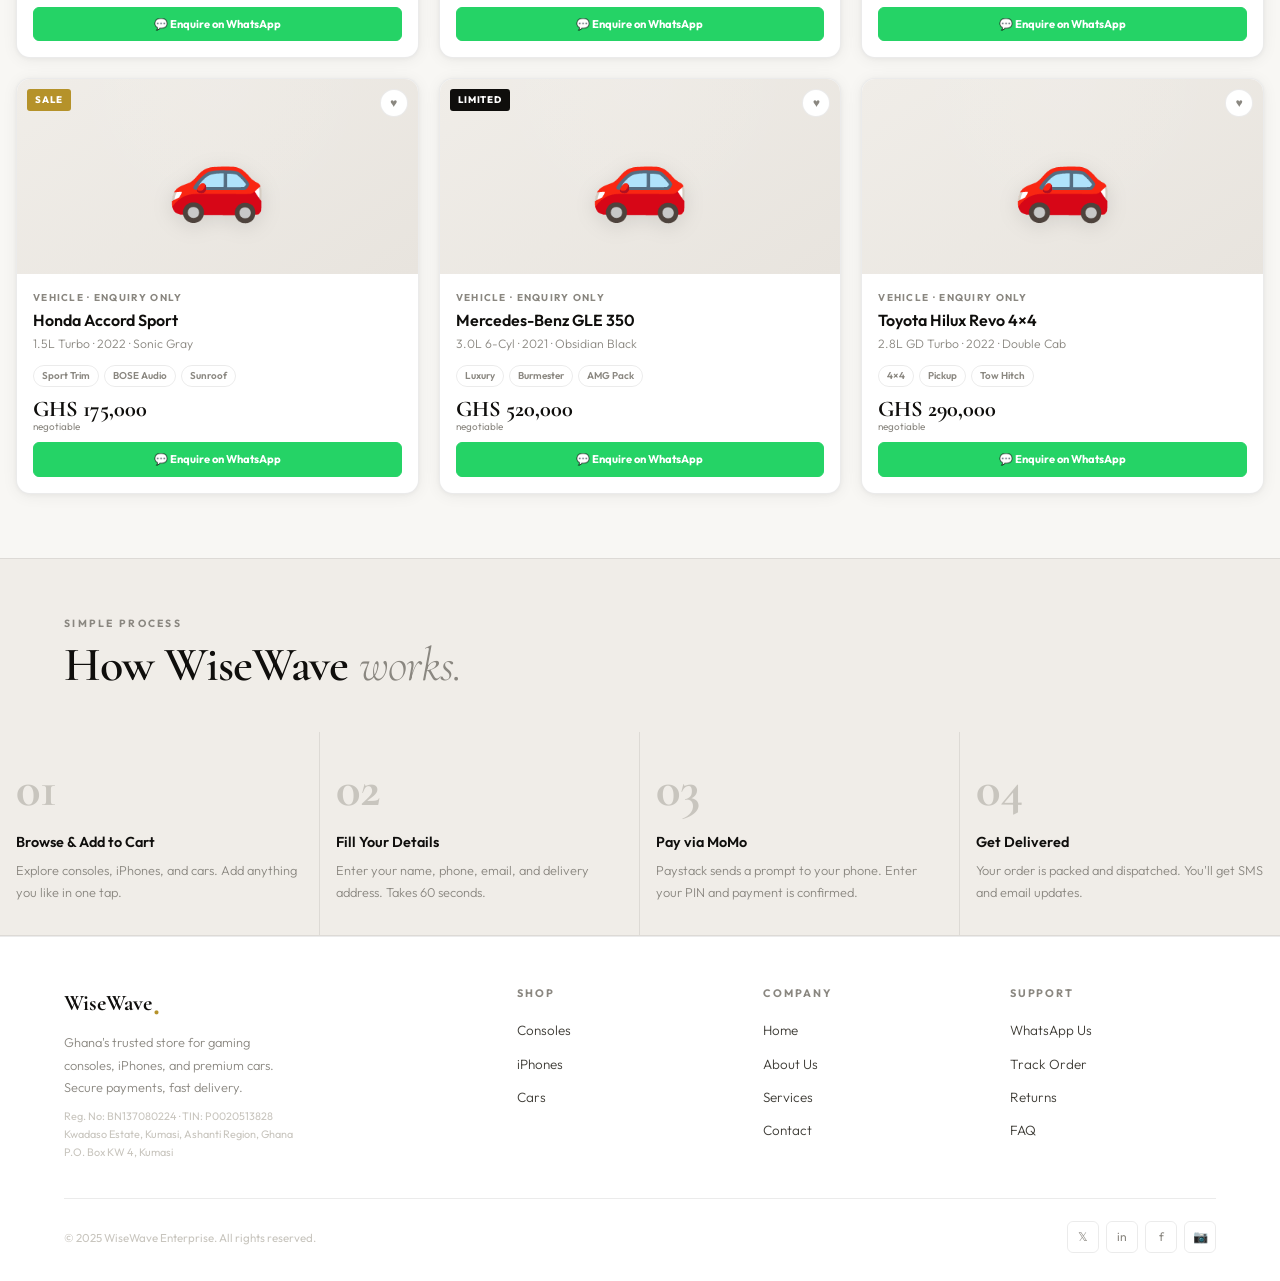
==== commit 1f80cd08: "index.html" ====
--- a/index.html
+++ b/index.html
@@ -129,6 +129,8 @@
 /* ══════════════ GRIDS ══════════════ */
 /* CONSOLES: 4 col → 2 col mobile */
 .grid-consoles{display:grid;grid-template-columns:repeat(4,1fr);gap:16px;}
+/* ACCESSORIES: 4 col → 2 col mobile */
+.grid-accessories{display:grid;grid-template-columns:repeat(4,1fr);gap:16px;}
 /* PHONES: 5 col → 3 col tablet → 2 col mobile */
 .grid-phones{display:grid;grid-template-columns:repeat(5,1fr);gap:13px;}
 /* CARS: 3 col → 2 col tablet → 1 col mobile */
@@ -376,6 +378,7 @@
   .hero{padding:80px 20px 40px;}
   .section{padding:48px 20px;}
   .grid-consoles{grid-template-columns:repeat(2,1fr);gap:13px;}
+  .grid-accessories{grid-template-columns:repeat(2,1fr);gap:13px;}
   .grid-phones{grid-template-columns:repeat(3,1fr);gap:11px;}
   .grid-cars{grid-template-columns:repeat(2,1fr);gap:15px;}
   .how-grid{grid-template-columns:repeat(2,1fr);}
@@ -415,6 +418,9 @@
   .pthumb-console{height:120px;}
   .pthumb-console .pthumb-em{font-size:3rem;}
 
+  /* ACCESSORIES: 2 col on mobile */
+  .grid-accessories{grid-template-columns:repeat(2,1fr);gap:11px;}
+
   /* PHONES: 2 col on mobile */
   .grid-phones{grid-template-columns:repeat(2,1fr);gap:9px;}
   .pthumb-phone{height:108px;}
@@ -495,6 +501,7 @@
   <ul class="nav-links">
     <li><a href="home.html">Home</a></li>
     <li><a href="#consoles">Consoles</a></li>
+    <li><a href="#accessories">Accessories</a></li>
     <li><a href="#phones">Phones</a></li>
     <li><a href="#cars">Cars</a></li>
     <li><a href="about.html">About</a></li>
@@ -519,6 +526,7 @@
 <div class="mob-menu" id="mobMenu">
   <a href="home.html" onclick="closeMob()">Home</a>
   <a href="#consoles" onclick="closeMob()">Consoles</a>
+  <a href="#accessories" onclick="closeMob()">Accessories</a>
   <a href="#phones" onclick="closeMob()">Phones</a>
   <a href="#cars" onclick="closeMob()">Cars</a>
   <a href="about.html" onclick="closeMob()">About</a>
@@ -544,7 +552,8 @@
       <a href="track.html" class="btn-ghost" style="display:inline-flex;align-items:center;gap:6px;">📦 Track Order</a>
     </div>
     <div class="hero-pills">
-      <div class="hero-pill"><span class="hero-pill-ic">🎮</span> 8 Consoles</div>
+      <div class="hero-pill"><span class="hero-pill-ic">🎮</span> 9 Consoles</div>
+      <div class="hero-pill"><span class="hero-pill-ic">🕹️</span> 6 Accessories</div>
       <div class="hero-pill"><span class="hero-pill-ic">📱</span> 28 iPhones</div>
       <div class="hero-pill"><span class="hero-pill-ic">🚗</span> 6 Vehicles</div>
       <div class="hero-pill"><span class="hero-pill-ic">🔒</span> MoMo Secure</div>
@@ -602,9 +611,23 @@
         <div class="sec-kicker">Category 01</div>
         <h2 class="sec-title">Gaming <em>Consoles</em></h2>
       </div>
-      <span class="sec-meta">10 products · Latest generation</span>
+      <span class="sec-meta">9 products · PS5, PS4, Xbox, Nintendo</span>
     </div>
     <div class="grid-consoles" id="consoleGrid"></div>
+  </div>
+</section>
+
+<!-- ═══ ACCESSORIES ═══ -->
+<section class="section section-alt" id="accessories">
+  <div class="section-inner">
+    <div class="sec-head fade-in">
+      <div>
+        <div class="sec-kicker">Category 02</div>
+        <h2 class="sec-title">Gaming <em>Accessories</em></h2>
+      </div>
+      <span class="sec-meta" id="accMeta">— products · Controllers &amp; Audio</span>
+    </div>
+    <div class="grid-accessories" id="accessoryGrid"></div>
   </div>
 </section>
 
@@ -613,7 +636,7 @@
   <div class="section-inner">
     <div class="sec-head fade-in">
       <div>
-        <div class="sec-kicker">Category 02</div>
+        <div class="sec-kicker">Category 03</div>
         <h2 class="sec-title"><em>iPhone</em> Models</h2>
       </div>
       <span class="sec-meta">28 models · iPhone 11 to 17</span>
@@ -627,7 +650,7 @@
   <div class="section-inner">
     <div class="sec-head fade-in">
       <div>
-        <div class="sec-kicker">Category 03</div>
+        <div class="sec-kicker">Category 04</div>
         <h2 class="sec-title">Premium <em>Vehicles</em></h2>
       </div>
       <span class="sec-meta">6 vehicles · New &amp; foreign used</span>
@@ -1053,16 +1076,30 @@
 
 /* ─── DATA ─── */
 const CONSOLES = [
-  {id:'c1', name:'PlayStation 5 Disc',       spec:'825GB SSD · 4K HDR · 120fps',              price:6499, ic:'🎮', badge:'hot', img:'images/ps5-disc.jpg'},
-  {id:'c2', name:'PlayStation 5 Digital',    spec:'825GB SSD · 4K · Slim Design',              price:5799, ic:'🕹️', badge:'new', img:'images/ps5-digital.jpg'},
-  {id:'c9', name:'PlayStation Portal',       spec:'Remote Player · 8" LCD · Wi-Fi 5',         price:2499, ic:'🎮', badge:'new', img:'images/ps5-portal.jpg'},
-  {id:'c3', name:'Xbox Series X',            spec:'1TB SSD · 4K 120fps · Dolby Vision',        price:5999, ic:'🎮', badge:null,  img:'images/xbox-series-x.jpg'},
-  {id:'c4', name:'Xbox Series S',            spec:'512GB · 1440p · All-Digital',               price:3999, ic:'🕹️', badge:'sale',img:'images/xbox-series-s.jpg'},
-  {id:'c5', name:'Nintendo Switch OLED',     spec:'7" OLED · 64GB · Handheld + TV',            price:3499, ic:'🃏', badge:'new', img:'images/switch-oled.jpg'},
-  {id:'c6', name:'Nintendo Switch Lite',     spec:'5.5" LCD · 32GB · Handheld Only',           price:2499, ic:'🎲', badge:null,  img:'images/switch-lite.jpg'},
-  {id:'c7', name:'PS5 DualSense Controller', spec:'Haptic Feedback · Adaptive Triggers · USB-C',price:799, ic:'🕹️', badge:null, img:'images/dualsense.jpg'},
-  {id:'c8', name:'Xbox Elite Controller S2', spec:'Paddles · Tension Adjust · 40hr Battery',  price:1199, ic:'🎮', badge:'ltd', img:'images/xbox-elite.jpg'},
-  {id:'c10',name:'Beats Solo Buds',          spec:'Wireless · 18hr Battery · USB-C · 4 Colors',price:1299, ic:'🎧', badge:'new', img:'images/beats-solo-buds.jpg'},
+  // ── PlayStation 5 ──
+  {id:'c1',  name:'PlayStation 5 Disc',        spec:'825GB SSD · 4K HDR · 120fps · Blu-ray',      price:6499, ic:'🎮', badge:'hot', img:'images/ps5-disc.jpg'},
+  {id:'c2',  name:'PlayStation 5 Digital',     spec:'825GB SSD · 4K · Slim Design · No Disc',     price:5799, ic:'🕹️', badge:'new', img:'images/ps5-digital.jpg'},
+  {id:'c9',  name:'PlayStation Portal',        spec:'Remote Player · 8" LCD · Wi-Fi 5 · PS5',     price:2499, ic:'🎮', badge:'new', img:'images/ps5-portal.jpg'},
+  // ── PlayStation 4 ──
+  {id:'c11', name:'PlayStation 4 Pro',         spec:'1TB · 4K HDR · Boost Mode · HDR',            price:3299, ic:'🎮', badge:'sale',img:'images/ps4-pro.jpg'},
+  {id:'c12', name:'PlayStation 4 Slim',        spec:'500GB · Full HD · Quiet Design',             price:2199, ic:'🕹️', badge:'sale',img:'images/ps4-slim.jpg'},
+  // ── Xbox ──
+  {id:'c3',  name:'Xbox Series X',             spec:'1TB SSD · 4K 120fps · Dolby Vision',         price:5999, ic:'🎮', badge:null,  img:'images/xbox-series-x.jpg'},
+  {id:'c4',  name:'Xbox Series S',             spec:'512GB · 1440p · All-Digital · Compact',      price:3999, ic:'🕹️', badge:'sale',img:'images/xbox-series-s.jpg'},
+  // ── Nintendo ──
+  {id:'c5',  name:'Nintendo Switch OLED',      spec:'7" OLED · 64GB · Handheld + TV Mode',        price:3499, ic:'🃏', badge:'new', img:'images/switch-oled.jpg'},
+  {id:'c6',  name:'Nintendo Switch Lite',      spec:'5.5" LCD · 32GB · Handheld Only',            price:2499, ic:'🎲', badge:null,  img:'images/switch-lite.jpg'},
+];
+
+const ACCESSORIES = [
+  // ── Controllers ──
+  {id:'a1',  name:'PS5 DualSense Controller',  spec:'Haptic Feedback · Adaptive Triggers · USB-C', price:799,  ic:'🕹️', badge:null, img:'images/dualsense.jpg'},
+  {id:'a2',  name:'PS4 DualShock 4',           spec:'Wireless · Touchpad · Light Bar · USB',       price:399,  ic:'🕹️', badge:'sale',img:'images/dualshock4.jpg'},
+  {id:'a3',  name:'Xbox Elite Controller S2',  spec:'Paddles · Tension Adjust · 40hr Battery',    price:1199, ic:'🎮', badge:'ltd', img:'images/xbox-elite.jpg'},
+  {id:'a4',  name:'Xbox Wireless Controller',  spec:'Bluetooth · USB-C · Textured Grip',          price:499,  ic:'🎮', badge:null,  img:'images/xbox-controller.jpg'},
+  // ── Audio ──
+  {id:'a5',  name:'Beats Solo Buds',           spec:'Wireless · 18hr Battery · USB-C · 4 Colors', price:1299, ic:'🎧', badge:'new', img:'images/beats-solo-buds.jpg'},
+  {id:'a6',  name:'PS5 Pulse 3D Headset',      spec:'3D Audio · Wireless · Dual Noise-Cancel',    price:899,  ic:'🎧', badge:null,  img:'images/pulse3d.jpg'},
 ];
 const PHONES = [
   // ── iPhone 17 series ──
@@ -1546,7 +1583,7 @@
   });
   resultsEl.textContent = shown===0 ? 'No products found.' : `${shown} product${shown!==1?'s':''} found`;
   // hide empty section labels
-  ['consoleGrid','phoneGrid','carGrid'].forEach(gid=>{
+  ['consoleGrid','accessoryGrid','phoneGrid','carGrid'].forEach(gid=>{
     const grid=document.getElementById(gid);
     if(!grid) return;
     const visible=[...grid.children].some(c=>c.style.display!=='none');
@@ -1576,7 +1613,32 @@
 document.querySelectorAll('.fade-in').forEach(el=>obs.observe(el));
 
 /* ─── INIT ─── */
-renderConsoles(); renderPhones(); renderCars(); renderCart(); renderWishCount();
+function renderAccessories(){
+  const grid = document.getElementById('accessoryGrid');
+  if(!grid) return;
+  grid.innerHTML = ACCESSORIES.map(p => {
+    const waMsg = encodeURIComponent(`Hi WiseWave! I'm interested in the ${p.name}. Can you tell me more?`);
+    return `
+    <div class="pcard" data-search="${p.name} ${p.spec} accessory controller headset audio">
+      <div class="pthumb pthumb-console">${mkBadge(p.badge)}${mkWish(p.id,p.name,p.price,p.ic)}<div class="pthumb-shine"></div>${p.img?`<img class="pthumb-img" src="${p.img}" alt="${p.name}" onerror="this.style.display='none';this.nextElementSibling.style.display='flex'"><span class="pthumb-em" style="display:none">${p.ic}</span>`:`<span class="pthumb-em">${p.ic}</span>`}</div>
+      <div class="pinfo">
+        <div class="pcat">Accessory</div>
+        <div class="pname">${p.name}</div>
+        <div class="pspec">${p.spec}</div>
+        <div class="pfoot">
+          <div class="pprice">GHS ${p.price.toLocaleString()}<span class="pprice-sub">incl. tax</span></div>
+          <button class="padd" onclick="addToCart('${p.id}','${p.name}',${p.price},'${p.ic}')">+</button>
+        </div>
+        <a class="penq" href="https://wa.me/233595650930?text=${waMsg}" target="_blank">💬 WhatsApp Enquiry</a>
+      </div>
+    </div>`;
+  }).join('');
+  // update section meta count
+  const meta = document.getElementById('accMeta');
+  if(meta) meta.textContent = `${ACCESSORIES.length} products · Controllers & Audio`;
+}
+
+renderConsoles(); renderAccessories(); renderPhones(); renderCars(); renderCart(); renderWishCount();
 
 setTimeout(()=>{
   document.querySelectorAll('.pcard').forEach((el,i)=>{
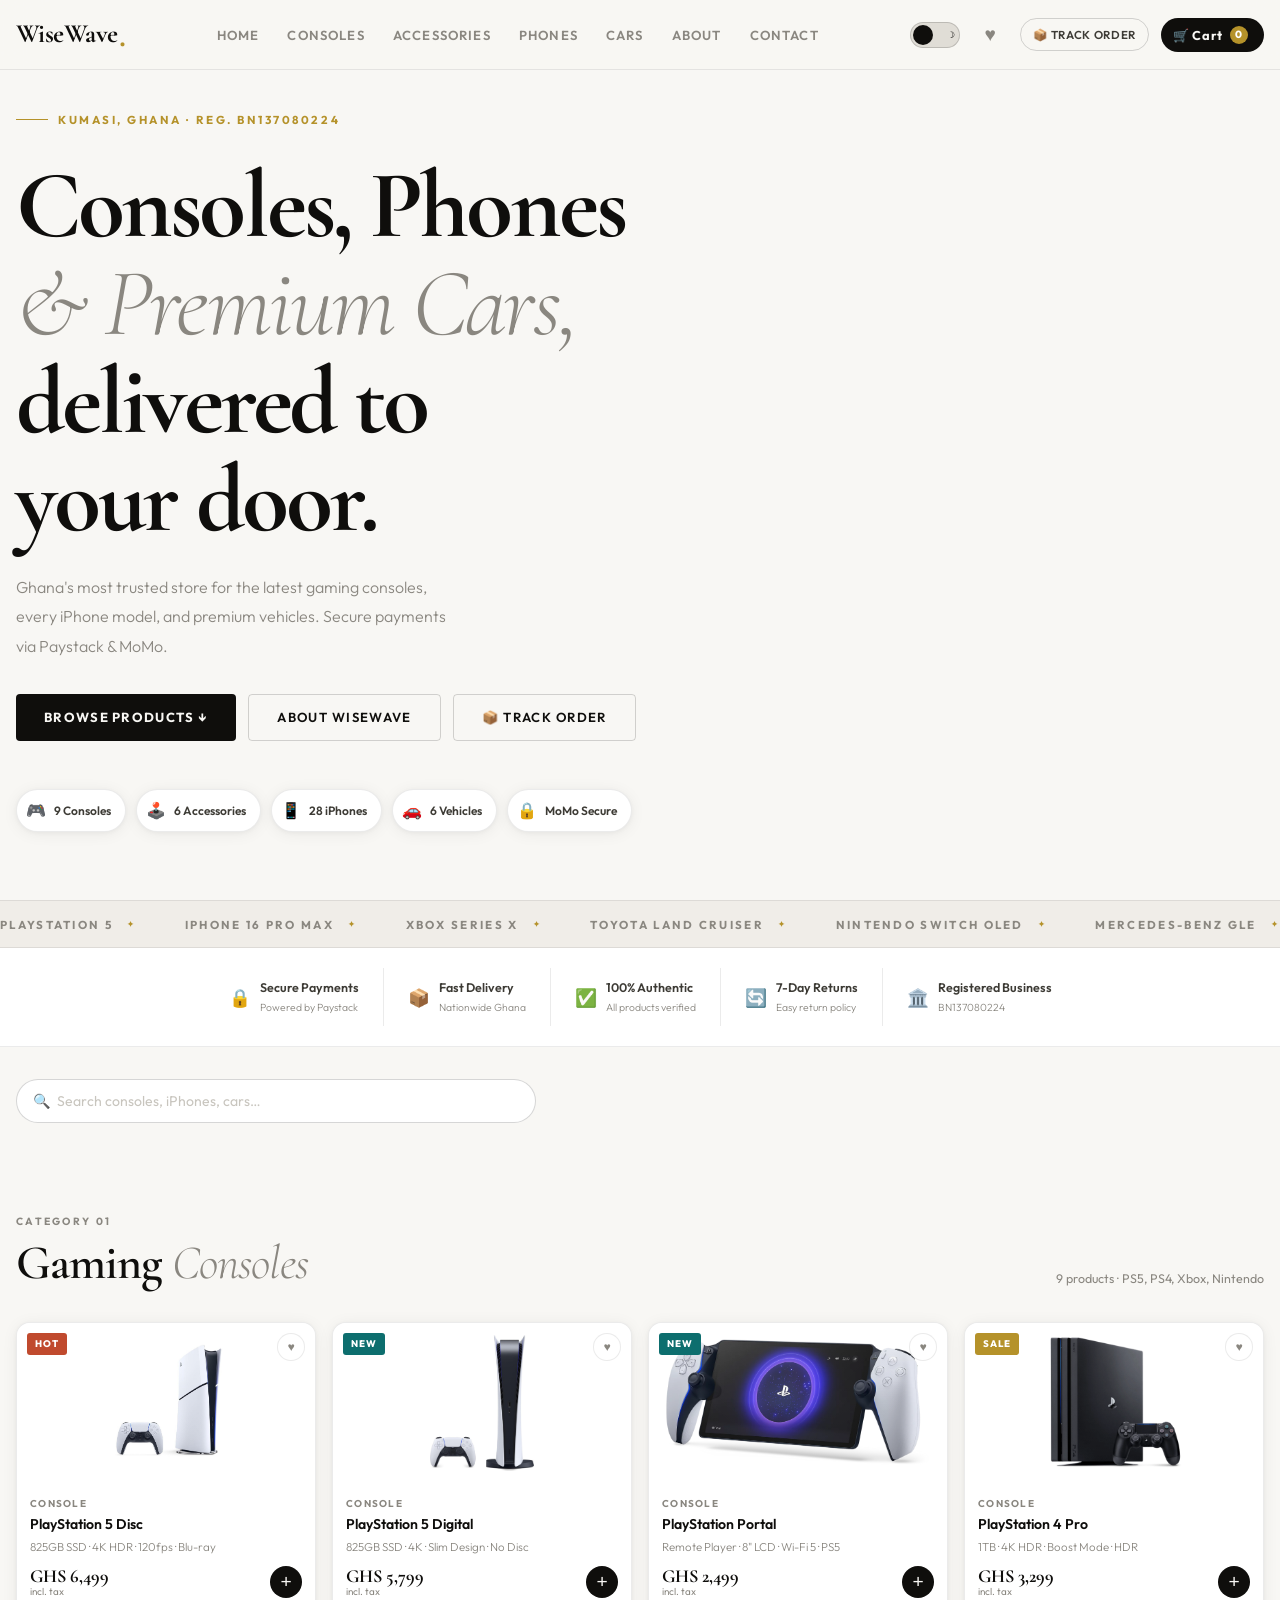
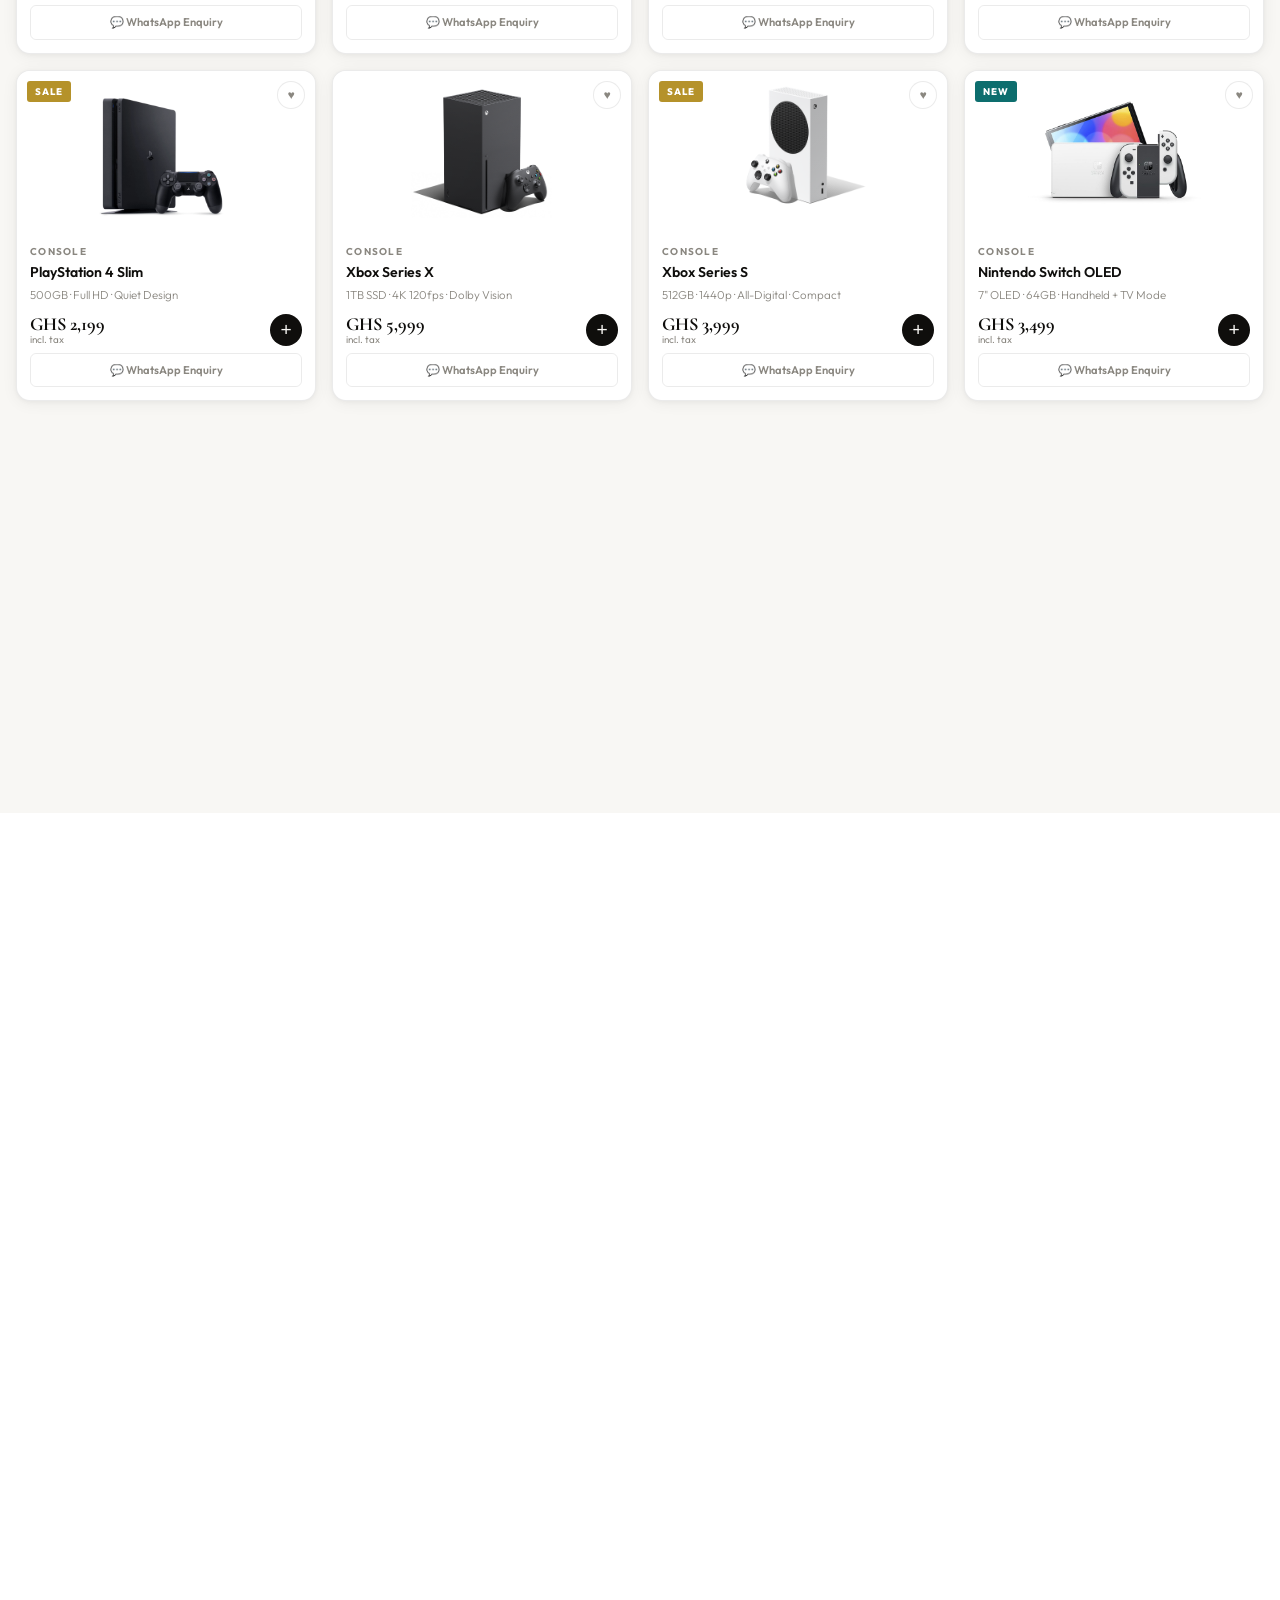
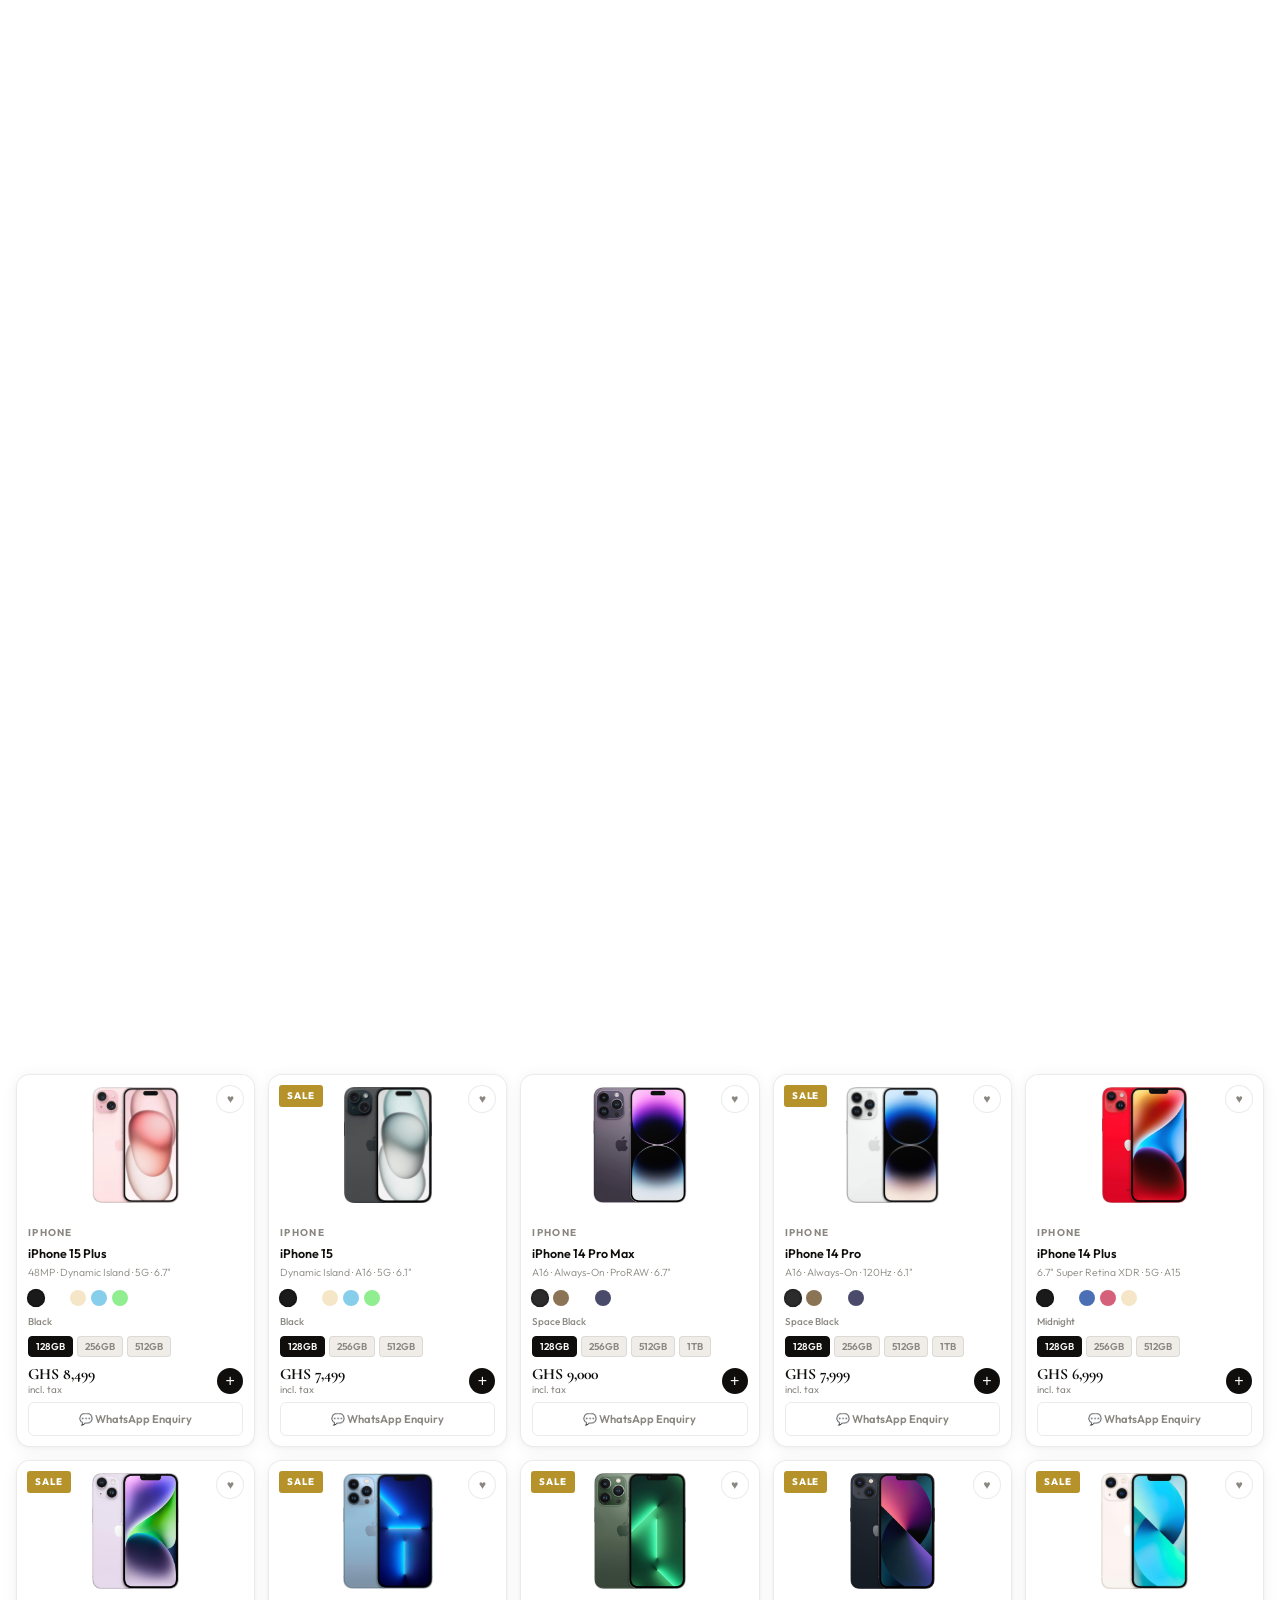
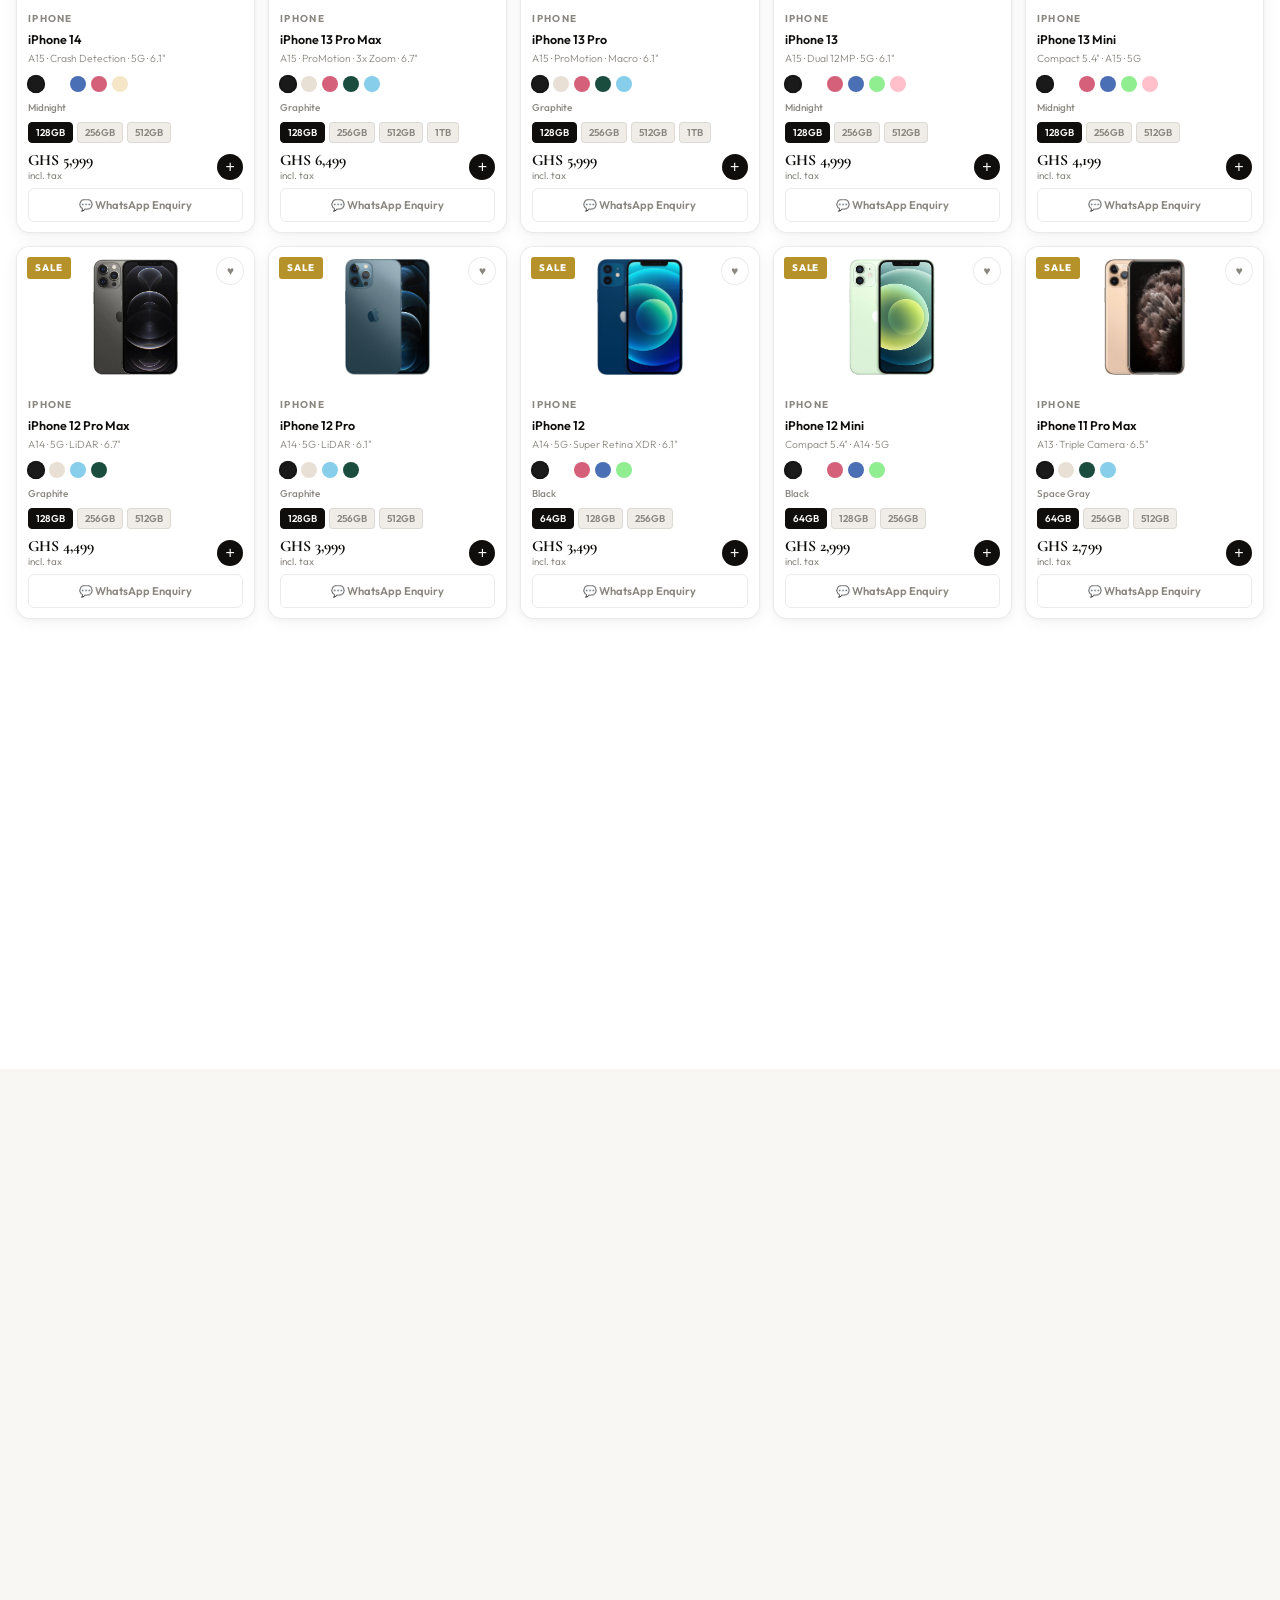
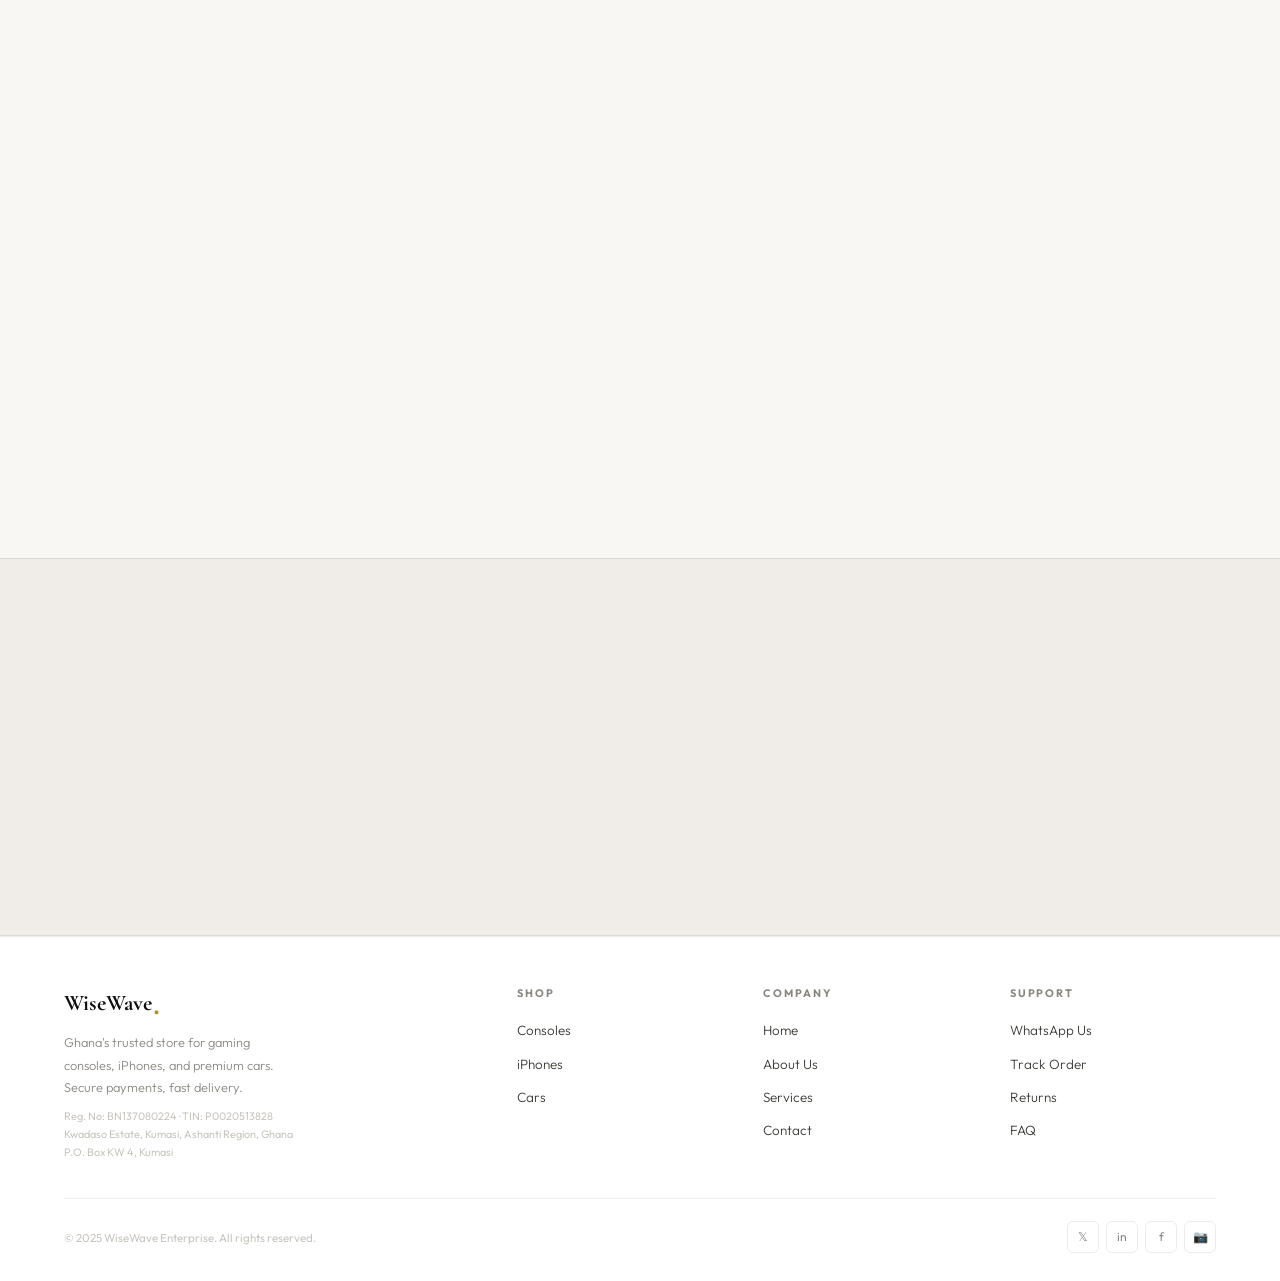
==== commit d0e27fd4: "index.html" ====
--- a/index.html
+++ b/index.html
@@ -142,9 +142,9 @@
 
 /* Thumb */
 .pthumb{display:flex;align-items:center;justify-content:center;position:relative;overflow:hidden;flex-shrink:0;}
-.pthumb-console{height:160px;background:linear-gradient(145deg,var(--bg3) 0%,var(--bg4) 100%);}
-.pthumb-phone{height:140px;background:linear-gradient(160deg,var(--bg3) 0%,var(--bg4) 100%);}
-.pthumb-car{height:195px;background:linear-gradient(145deg,var(--bg3) 0%,var(--bg4) 100%);}
+ .pthumb-console{height:160px;background:#ffffff;}
+ .pthumb-phone{height:140px;background:#ffffff;}
+ .pthumb-car{height:195px;background:#ffffff;}
 .pthumb-em{font-size:3.8rem;transition:transform .3s;filter:drop-shadow(0 4px 10px rgba(0,0,0,.1));}
 .pthumb-console .pthumb-em{font-size:4rem;}
 .pthumb-car .pthumb-em{font-size:5rem;}
@@ -1077,121 +1077,121 @@
 /* ─── DATA ─── */
 const CONSOLES = [
   // ── PlayStation 5 ──
-  {id:'c1',  name:'PlayStation 5 Disc',        spec:'825GB SSD · 4K HDR · 120fps · Blu-ray',      price:6499, ic:'🎮', badge:'hot', img:'images/ps5-disc.jpg'},
-  {id:'c2',  name:'PlayStation 5 Digital',     spec:'825GB SSD · 4K · Slim Design · No Disc',     price:5799, ic:'🕹️', badge:'new', img:'images/ps5-digital.jpg'},
-  {id:'c9',  name:'PlayStation Portal',        spec:'Remote Player · 8" LCD · Wi-Fi 5 · PS5',     price:2499, ic:'🎮', badge:'new', img:'images/ps5-portal.jpg'},
+  {id:'c1',  name:'PlayStation 5 Disc',        spec:'825GB SSD · 4K HDR · 120fps · Blu-ray',      price:6499, ic:'🎮', badge:'hot', img:'images/PlayStation 5 Disc.jpg'},
+  {id:'c2',  name:'PlayStation 5 Digital',     spec:'825GB SSD · 4K · Slim Design · No Disc',     price:5799, ic:'🕹️', badge:'new', img:'images/PlayStation 5 Digital.jpg'},
+  {id:'c9',  name:'PlayStation Portal',        spec:'Remote Player · 8" LCD · Wi-Fi 5 · PS5',     price:2499, ic:'🎮', badge:'new', img:'images/PlayStation Portal.webp'},
   // ── PlayStation 4 ──
-  {id:'c11', name:'PlayStation 4 Pro',         spec:'1TB · 4K HDR · Boost Mode · HDR',            price:3299, ic:'🎮', badge:'sale',img:'images/ps4-pro.jpg'},
-  {id:'c12', name:'PlayStation 4 Slim',        spec:'500GB · Full HD · Quiet Design',             price:2199, ic:'🕹️', badge:'sale',img:'images/ps4-slim.jpg'},
+  {id:'c11', name:'PlayStation 4 Pro',         spec:'1TB · 4K HDR · Boost Mode · HDR',            price:3299, ic:'🎮', badge:'sale',img:'images/PlayStation 4 Pro2.webp'},
+  {id:'c12', name:'PlayStation 4 Slim',        spec:'500GB · Full HD · Quiet Design',             price:2199, ic:'🕹️', badge:'sale',img:'images/PlayStation 4 Slim.webp'},
   // ── Xbox ──
-  {id:'c3',  name:'Xbox Series X',             spec:'1TB SSD · 4K 120fps · Dolby Vision',         price:5999, ic:'🎮', badge:null,  img:'images/xbox-series-x.jpg'},
-  {id:'c4',  name:'Xbox Series S',             spec:'512GB · 1440p · All-Digital · Compact',      price:3999, ic:'🕹️', badge:'sale',img:'images/xbox-series-s.jpg'},
+  {id:'c3',  name:'Xbox Series X',             spec:'1TB SSD · 4K 120fps · Dolby Vision',         price:5999, ic:'🎮', badge:null,  img:'images/Xbox Series X.png'},
+  {id:'c4',  name:'Xbox Series S',             spec:'512GB · 1440p · All-Digital · Compact',      price:3999, ic:'🕹️', badge:'sale',img:'images/Xbox Series S.png'},
   // ── Nintendo ──
-  {id:'c5',  name:'Nintendo Switch OLED',      spec:'7" OLED · 64GB · Handheld + TV Mode',        price:3499, ic:'🃏', badge:'new', img:'images/switch-oled.jpg'},
-  {id:'c6',  name:'Nintendo Switch Lite',      spec:'5.5" LCD · 32GB · Handheld Only',            price:2499, ic:'🎲', badge:null,  img:'images/switch-lite.jpg'},
+  {id:'c5',  name:'Nintendo Switch OLED',      spec:'7" OLED · 64GB · Handheld + TV Mode',        price:3499, ic:'🃏', badge:'new', img:'images/Nintendo Switch OLED.jpg'},
+  {id:'c6',  name:'Nintendo Switch Lite',      spec:'5.5" LCD · 32GB · Handheld Only',            price:2499, ic:'🎲', badge:null,  img:'images/Nintendo Switch Lite.jpg'},
 ];
 
 const ACCESSORIES = [
   // ── Controllers ──
-  {id:'a1',  name:'PS5 DualSense Controller',  spec:'Haptic Feedback · Adaptive Triggers · USB-C', price:799,  ic:'🕹️', badge:null, img:'images/dualsense.jpg'},
-  {id:'a2',  name:'PS4 DualShock 4',           spec:'Wireless · Touchpad · Light Bar · USB',       price:399,  ic:'🕹️', badge:'sale',img:'images/dualshock4.jpg'},
-  {id:'a3',  name:'Xbox Elite Controller S2',  spec:'Paddles · Tension Adjust · 40hr Battery',    price:1199, ic:'🎮', badge:'ltd', img:'images/xbox-elite.jpg'},
-  {id:'a4',  name:'Xbox Wireless Controller',  spec:'Bluetooth · USB-C · Textured Grip',          price:499,  ic:'🎮', badge:null,  img:'images/xbox-controller.jpg'},
+  {id:'a1',  name:'PS5 DualSense Controller',  spec:'Haptic Feedback · Adaptive Triggers · USB-C', price:799,  ic:'🕹️', badge:null, img:'images/PS5 DualSense Controller.webp'},
+  {id:'a2',  name:'PS4 DualShock 4',           spec:'Wireless · Touchpad · Light Bar · USB',       price:399,  ic:'🕹️', badge:'sale',img:'images/PS4 DualShock 4.webp'},
+  {id:'a3',  name:'Xbox Elite Controller S2',  spec:'Paddles · Tension Adjust · 40hr Battery',    price:1199, ic:'🎮', badge:'ltd', img:'images/Xbox Elite Controller S2.jpg'},
+  {id:'a4',  name:'Xbox Wireless Controller',  spec:'Bluetooth · USB-C · Textured Grip',          price:499,  ic:'🎮', badge:null,  img:'images/Xbox Wireless Controller.jpg'},
   // ── Audio ──
-  {id:'a5',  name:'Beats Solo Buds',           spec:'Wireless · 18hr Battery · USB-C · 4 Colors', price:1299, ic:'🎧', badge:'new', img:'images/beats-solo-buds.jpg'},
-  {id:'a6',  name:'PS5 Pulse 3D Headset',      spec:'3D Audio · Wireless · Dual Noise-Cancel',    price:899,  ic:'🎧', badge:null,  img:'images/pulse3d.jpg'},
+  {id:'a5',  name:'Beats Solo Buds',           spec:'Wireless · 18hr Battery · USB-C · 4 Colors', price:1299, ic:'🎧', badge:'new', img:'images/Beats Solo Buds.jpg'},
+  {id:'a6',  name:'PS5 Pulse 3D Headset',      spec:'3D Audio · Wireless · Dual Noise-Cancel',    price:899,  ic:'🎧', badge:null,  img:'images/PS5 Pulse 3D Headset.webp'},
 ];
 const PHONES = [
   // ── iPhone 17 series ──
-  {id:'p17pm',name:'iPhone 17 Pro Max',spec:'A19 Pro · 5G · 48MP ProCamera · 6.9"',price:16999,badge:'new',img:'',
+  {id:'p17pm',name:'iPhone 17 Pro Max',spec:'A19 Pro · 5G · 48MP ProCamera · 6.9"',price:16999,badge:'new',img:'images/iphone-17promax.jpg',
    colors:['#2C2C2C','#E8E0D5','#FFFFFF','#B0A090'],colorNames:['Black Titanium','Desert Titanium','White Titanium','Natural Titanium'],
    storage:['256GB','512GB','1TB'],storagePrice:[0,2000,4000]},
-  {id:'p17p',name:'iPhone 17 Pro',spec:'A19 Pro · 5G · ProMotion · 6.3"',price:14999,badge:'new',img:'',
+  {id:'p17p',name:'iPhone 17 Pro',spec:'A19 Pro · 5G · ProMotion · 6.3"',price:14999,badge:'new',img:'images/iphone-17promax.1.jpg',
    colors:['#2C2C2C','#E8E0D5','#FFFFFF','#B0A090'],colorNames:['Black Titanium','Desert Titanium','White Titanium','Natural Titanium'],
    storage:['128GB','256GB','512GB','1TB'],storagePrice:[0,1500,3000,5000]},
-  {id:'p17a',name:'iPhone 17 Air',spec:'A19 · Ultra-thin 5.5mm · 6.6"',price:12999,badge:'new',img:'',
+  {id:'p17a',name:'iPhone 17 Air',spec:'A19 · Ultra-thin 5.5mm · 6.6"',price:12999,badge:'new',img:'images/iphone-air.3.jpg',
    colors:['#1A1A1A','#FFFFFF','#A8C4D8','#D4B896'],colorNames:['Black','White','Sky Blue','Sand'],
    storage:['128GB','256GB','512GB'],storagePrice:[0,1500,3000]},
-  {id:'p17',name:'iPhone 17',spec:'A19 · 5G · 48MP · Dynamic Island',price:11499,badge:'new',img:'',
+  {id:'p17',name:'iPhone 17',spec:'A19 · 5G · 48MP · Dynamic Island',price:11499,badge:'new',img:'images/iphone-17.1.jpg',
    colors:['#1A1A1A','#FFFFFF','#A8C4D8','#D4607A','#90A878'],colorNames:['Black','White','Sky Blue','Pink','Sage'],
    storage:['128GB','256GB','512GB'],storagePrice:[0,1500,3000]},
   // ── iPhone 16 series ──
-  {id:'p1',name:'iPhone 16 Pro Max',spec:'A18 Pro · 5G · 48MP · 6.9"',price:14999,badge:'new',img:'',
+  {id:'p1',name:'iPhone 16 Pro Max',spec:'A18 Pro · 5G · 48MP · 6.9"',price:14999,badge:'new',img:'images/iphone-16-promax.jpg',
    colors:['#2C2C2C','#E8E0D5','#FFFFFF','#4A4843'],colorNames:['Black Titanium','Desert Titanium','White Titanium','Natural Titanium'],
    storage:['256GB','512GB','1TB'],storagePrice:[0,2000,4000]},
-  {id:'p2',name:'iPhone 16 Pro',spec:'A18 Pro · 5G · ProMotion · 6.3"',price:12999,badge:'new',img:'',
+  {id:'p2',name:'iPhone 16 Pro',spec:'A18 Pro · 5G · ProMotion · 6.3"',price:12999,badge:'new',img:'images/iphone-16-pro.jpg',
    colors:['#2C2C2C','#E8E0D5','#FFFFFF','#4A4843'],colorNames:['Black Titanium','Desert Titanium','White Titanium','Natural Titanium'],
    storage:['128GB','256GB','512GB','1TB'],storagePrice:[0,1500,3000,5000]},
-  {id:'p3',name:'iPhone 16 Plus',spec:'A18 · 5G · Dynamic Island · 6.7"',price:10999,badge:'new',img:'',
+  {id:'p3',name:'iPhone 16 Plus',spec:'A18 · 5G · Dynamic Island · 6.7"',price:10999,badge:'new',img:'images/iphone16plus.1.jpg',
    colors:['#1A1A1A','#FFFFFF','#C9B8A8','#4A90A4','#D4607A'],colorNames:['Black','White','Ultramarine','Teal','Pink'],
    storage:['128GB','256GB','512GB'],storagePrice:[0,1500,3000]},
-  {id:'p4',name:'iPhone 16',spec:'A18 · 5G · Dynamic Island · 6.1"',price:9499,badge:'new',img:'',
+  {id:'p4',name:'iPhone 16',spec:'A18 · 5G · Dynamic Island · 6.1"',price:9499,badge:'new',img:'images/iphone16.jpg',
    colors:['#1A1A1A','#FFFFFF','#C9B8A8','#4A90A4','#D4607A'],colorNames:['Black','White','Ultramarine','Teal','Pink'],
    storage:['128GB','256GB','512GB'],storagePrice:[0,1500,3000]},
   // ── iPhone 15 series ──
-  {id:'p5',name:'iPhone 15 Pro Max',spec:'A17 Pro · Titanium · USB-C · 6.7"',price:11500,badge:null,img:'',
+  {id:'p5',name:'iPhone 15 Pro Max',spec:'A17 Pro · Titanium · USB-C · 6.7"',price:11500,badge:null,img:'images/iphone15-promax.2.jpg',
    colors:['#2C2C2C','#E8E0D5','#FFFFFF','#4A4843'],colorNames:['Black','Natural','White','Blue'],
    storage:['256GB','512GB','1TB'],storagePrice:[0,2000,4000]},
-  {id:'p6',name:'iPhone 15 Pro',spec:'A17 Pro · ProMotion · USB-C · 6.1"',price:9999,badge:null,img:'',
+  {id:'p6',name:'iPhone 15 Pro',spec:'A17 Pro · ProMotion · USB-C · 6.1"',price:9999,badge:null,img:'images/iphone15-pro.2.jpg',
    colors:['#2C2C2C','#E8E0D5','#FFFFFF','#4A4843'],colorNames:['Black','Natural','White','Blue'],
    storage:['128GB','256GB','512GB','1TB'],storagePrice:[0,1500,3000,5000]},
-  {id:'p7',name:'iPhone 15 Plus',spec:'48MP · Dynamic Island · 5G · 6.7"',price:8499,badge:null,img:'',
+  {id:'p7',name:'iPhone 15 Plus',spec:'48MP · Dynamic Island · 5G · 6.7"',price:8499,badge:null,img:'images/iphone15-plus.jpg',
    colors:['#1A1A1A','#FFFFFF','#F5E6C8','#87CEEB','#90EE90'],colorNames:['Black','White','Yellow','Blue','Green'],
    storage:['128GB','256GB','512GB'],storagePrice:[0,1500,3000]},
-  {id:'p8',name:'iPhone 15',spec:'Dynamic Island · A16 · 5G · 6.1"',price:7499,badge:'sale',img:'',
+  {id:'p8',name:'iPhone 15',spec:'Dynamic Island · A16 · 5G · 6.1"',price:7499,badge:'sale',img:'images/iphone15.jpg',
    colors:['#1A1A1A','#FFFFFF','#F5E6C8','#87CEEB','#90EE90'],colorNames:['Black','White','Yellow','Blue','Green'],
    storage:['128GB','256GB','512GB'],storagePrice:[0,1500,3000]},
   // ── iPhone 14 series ──
-  {id:'p9',name:'iPhone 14 Pro Max',spec:'A16 · Always-On · ProRAW · 6.7"',price:9000,badge:null,img:'',
+  {id:'p9',name:'iPhone 14 Pro Max',spec:'A16 · Always-On · ProRAW · 6.7"',price:9000,badge:null,img:'images/iphone14-promax.jpg',
    colors:['#2C2C2C','#8B7355','#FFFFFF','#4A4A6A'],colorNames:['Space Black','Gold','Silver','Deep Purple'],
    storage:['128GB','256GB','512GB','1TB'],storagePrice:[0,1500,3000,5000]},
-  {id:'p10',name:'iPhone 14 Pro',spec:'A16 · Always-On · 120Hz · 6.1"',price:7999,badge:'sale',img:'',
+  {id:'p10',name:'iPhone 14 Pro',spec:'A16 · Always-On · 120Hz · 6.1"',price:7999,badge:'sale',img:'images/iphone14-pro.jpg',
    colors:['#2C2C2C','#8B7355','#FFFFFF','#4A4A6A'],colorNames:['Space Black','Gold','Silver','Deep Purple'],
    storage:['128GB','256GB','512GB','1TB'],storagePrice:[0,1500,3000,5000]},
-  {id:'p11',name:'iPhone 14 Plus',spec:'6.7" Super Retina XDR · 5G · A15',price:6999,badge:null,img:'',
+  {id:'p11',name:'iPhone 14 Plus',spec:'6.7" Super Retina XDR · 5G · A15',price:6999,badge:null,img:'images/iphone14-plus.jpg',
    colors:['#1A1A1A','#FFFFFF','#4B6FB5','#D4607A','#F5E6C8'],colorNames:['Midnight','Starlight','Blue','Red','Yellow'],
    storage:['128GB','256GB','512GB'],storagePrice:[0,1500,3000]},
-  {id:'p12',name:'iPhone 14',spec:'A15 · Crash Detection · 5G · 6.1"',price:5999,badge:'sale',img:'',
+  {id:'p12',name:'iPhone 14',spec:'A15 · Crash Detection · 5G · 6.1"',price:5999,badge:'sale',img:'images/iphone14.jpg',
    colors:['#1A1A1A','#FFFFFF','#4B6FB5','#D4607A','#F5E6C8'],colorNames:['Midnight','Starlight','Blue','Red','Yellow'],
    storage:['128GB','256GB','512GB'],storagePrice:[0,1500,3000]},
   // ── iPhone 13 series ──
-  {id:'p13',name:'iPhone 13 Pro Max',spec:'A15 · ProMotion · 3x Zoom · 6.7"',price:6499,badge:'sale',img:'',
+  {id:'p13',name:'iPhone 13 Pro Max',spec:'A15 · ProMotion · 3x Zoom · 6.7"',price:6499,badge:'sale',img:'images/iphone13-promax.jpg',
    colors:['#1A1A1A','#E8E0D5','#D4607A','#1B4D3E','#87CEEB'],colorNames:['Graphite','Gold','Sierra Blue','Alpine Green','Silver'],
    storage:['128GB','256GB','512GB','1TB'],storagePrice:[0,1000,2000,3500]},
-  {id:'p13p',name:'iPhone 13 Pro',spec:'A15 · ProMotion · Macro · 6.1"',price:5999,badge:'sale',img:'',
+  {id:'p13p',name:'iPhone 13 Pro',spec:'A15 · ProMotion · Macro · 6.1"',price:5999,badge:'sale',img:'images/iphone13-pro.jpg',
    colors:['#1A1A1A','#E8E0D5','#D4607A','#1B4D3E','#87CEEB'],colorNames:['Graphite','Gold','Sierra Blue','Alpine Green','Silver'],
    storage:['128GB','256GB','512GB','1TB'],storagePrice:[0,1000,2000,3500]},
-  {id:'p13s',name:'iPhone 13',spec:'A15 · Dual 12MP · 5G · 6.1"',price:4999,badge:'sale',img:'',
+  {id:'p13s',name:'iPhone 13',spec:'A15 · Dual 12MP · 5G · 6.1"',price:4999,badge:'sale',img:'images/iphone-13.jpg',
    colors:['#1A1A1A','#FFFFFF','#D4607A','#4B6FB5','#90EE90','#FFC0CB'],colorNames:['Midnight','Starlight','Red','Blue','Green','Pink'],
    storage:['128GB','256GB','512GB'],storagePrice:[0,1000,2000]},
-  {id:'p14m',name:'iPhone 13 Mini',spec:'Compact 5.4" · A15 · 5G',price:4199,badge:'sale',img:'',
+  {id:'p14m',name:'iPhone 13 Mini',spec:'Compact 5.4" · A15 · 5G',price:4199,badge:'sale',img:'images/iphone-13-mini.jpg',
    colors:['#1A1A1A','#FFFFFF','#D4607A','#4B6FB5','#90EE90','#FFC0CB'],colorNames:['Midnight','Starlight','Red','Blue','Green','Pink'],
    storage:['128GB','256GB','512GB'],storagePrice:[0,1000,2000]},
   // ── iPhone 12 series ──
-  {id:'p12pm',name:'iPhone 12 Pro Max',spec:'A14 · 5G · LiDAR · 6.7"',price:4499,badge:'sale',img:'',
+  {id:'p12pm',name:'iPhone 12 Pro Max',spec:'A14 · 5G · LiDAR · 6.7"',price:4499,badge:'sale',img:'images/iphone-12-promax.jpg',
    colors:['#1A1A1A','#E8E0D5','#87CEEB','#1B4D3E'],colorNames:['Graphite','Gold','Pacific Blue','Silver'],
    storage:['128GB','256GB','512GB'],storagePrice:[0,800,1600]},
-  {id:'p12p',name:'iPhone 12 Pro',spec:'A14 · 5G · LiDAR · 6.1"',price:3999,badge:'sale',img:'',
+  {id:'p12p',name:'iPhone 12 Pro',spec:'A14 · 5G · LiDAR · 6.1"',price:3999,badge:'sale',img:'images/iphone-12-pro.jpg',
    colors:['#1A1A1A','#E8E0D5','#87CEEB','#1B4D3E'],colorNames:['Graphite','Gold','Pacific Blue','Silver'],
    storage:['128GB','256GB','512GB'],storagePrice:[0,800,1600]},
-  {id:'p12s',name:'iPhone 12',spec:'A14 · 5G · Super Retina XDR · 6.1"',price:3499,badge:'sale',img:'',
+  {id:'p12s',name:'iPhone 12',spec:'A14 · 5G · Super Retina XDR · 6.1"',price:3499,badge:'sale',img:'images/iphone-12.jpg',
    colors:['#1A1A1A','#FFFFFF','#D4607A','#4B6FB5','#90EE90'],colorNames:['Black','White','Red','Blue','Green'],
    storage:['64GB','128GB','256GB'],storagePrice:[0,600,1200]},
-  {id:'p12m',name:'iPhone 12 Mini',spec:'Compact 5.4" · A14 · 5G',price:2999,badge:'sale',img:'',
+  {id:'p12m',name:'iPhone 12 Mini',spec:'Compact 5.4" · A14 · 5G',price:2999,badge:'sale',img:'images/iphone-12.1.jpg',
    colors:['#1A1A1A','#FFFFFF','#D4607A','#4B6FB5','#90EE90'],colorNames:['Black','White','Red','Blue','Green'],
    storage:['64GB','128GB','256GB'],storagePrice:[0,600,1200]},
   // ── iPhone 11 series ──
-  {id:'p11pm',name:'iPhone 11 Pro Max',spec:'A13 · Triple Camera · 6.5"',price:2799,badge:'sale',img:'',
+  {id:'p11pm',name:'iPhone 11 Pro Max',spec:'A13 · Triple Camera · 6.5"',price:2799,badge:'sale',img:'images/iphone11-promax.jpg',
    colors:['#1A1A1A','#E8E0D5','#1B4D3E','#87CEEB'],colorNames:['Space Gray','Gold','Midnight Green','Silver'],
    storage:['64GB','256GB','512GB'],storagePrice:[0,600,1200]},
-  {id:'p11p',name:'iPhone 11 Pro',spec:'A13 · Triple Camera · 5.8"',price:2499,badge:'sale',img:'',
+  {id:'p11p',name:'iPhone 11 Pro',spec:'A13 · Triple Camera · 5.8"',price:2499,badge:'sale',img:'images/iphone-11-pro.jpg',
    colors:['#1A1A1A','#E8E0D5','#1B4D3E','#87CEEB'],colorNames:['Space Gray','Gold','Midnight Green','Silver'],
    storage:['64GB','256GB','512GB'],storagePrice:[0,600,1200]},
-  {id:'p11s',name:'iPhone 11',spec:'A13 · Dual Camera · 6.1" · 4K',price:1999,badge:'sale',img:'',
+  {id:'p11s',name:'iPhone 11',spec:'A13 · Dual Camera · 6.1" · 4K',price:1999,badge:'sale',img:'images/761px-IPhone_11.png',
    colors:['#1A1A1A','#FFFFFF','#D4607A','#90EE90','#F5E6C8','#87CEEB'],colorNames:['Black','White','Red','Green','Yellow','Purple'],
    storage:['64GB','128GB','256GB'],storagePrice:[0,400,800]},
   // ── iPhone SE ──
-  {id:'p15',name:'iPhone SE 2024',spec:'A15 · Compact 4.7" · Touch ID',price:3499,badge:null,img:'',
+  {id:'p15',name:'iPhone SE 2024',spec:'A15 · Compact 4.7" · Touch ID',price:3499,badge:null,img:'images/iphone-SE-2024.jpg',
    colors:['#1A1A1A','#FFFFFF','#D4607A'],colorNames:['Midnight','Starlight','Red'],
    storage:['64GB','128GB','256GB'],storagePrice:[0,800,1600]},
 ];
